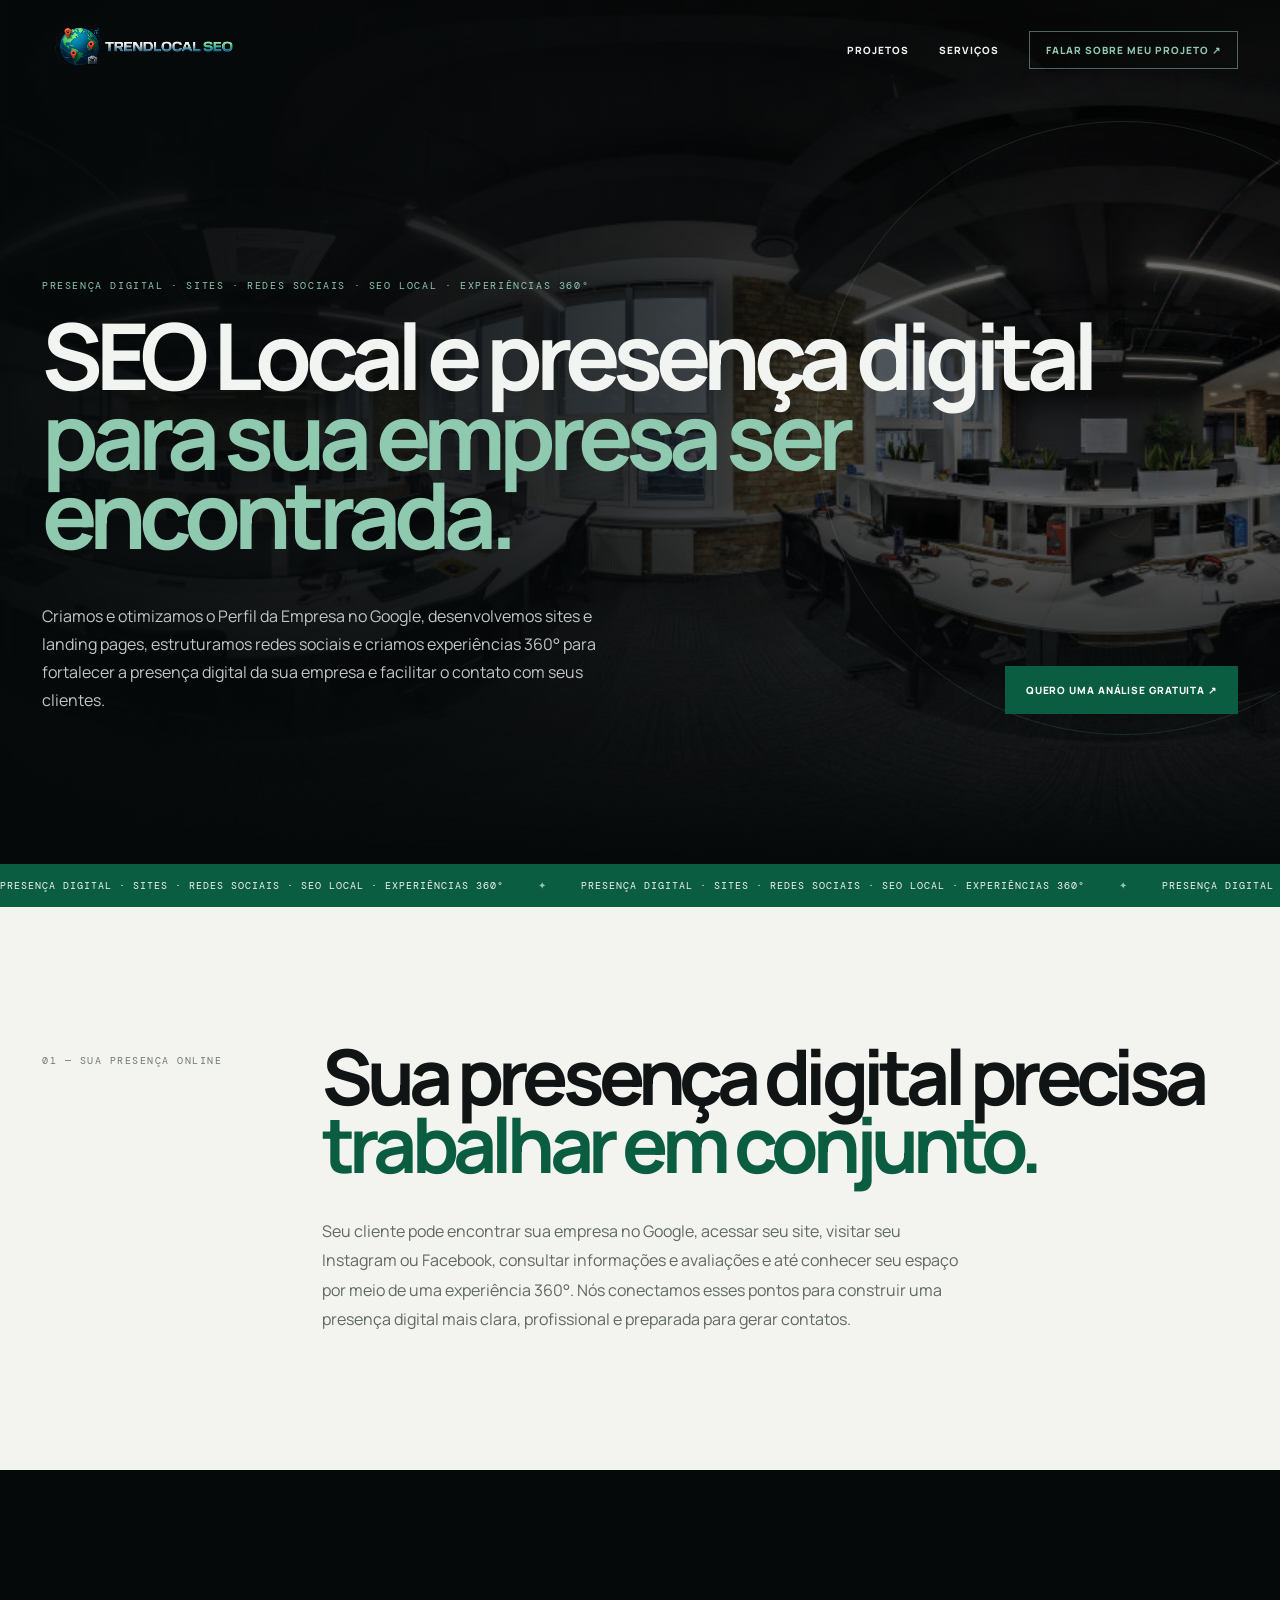
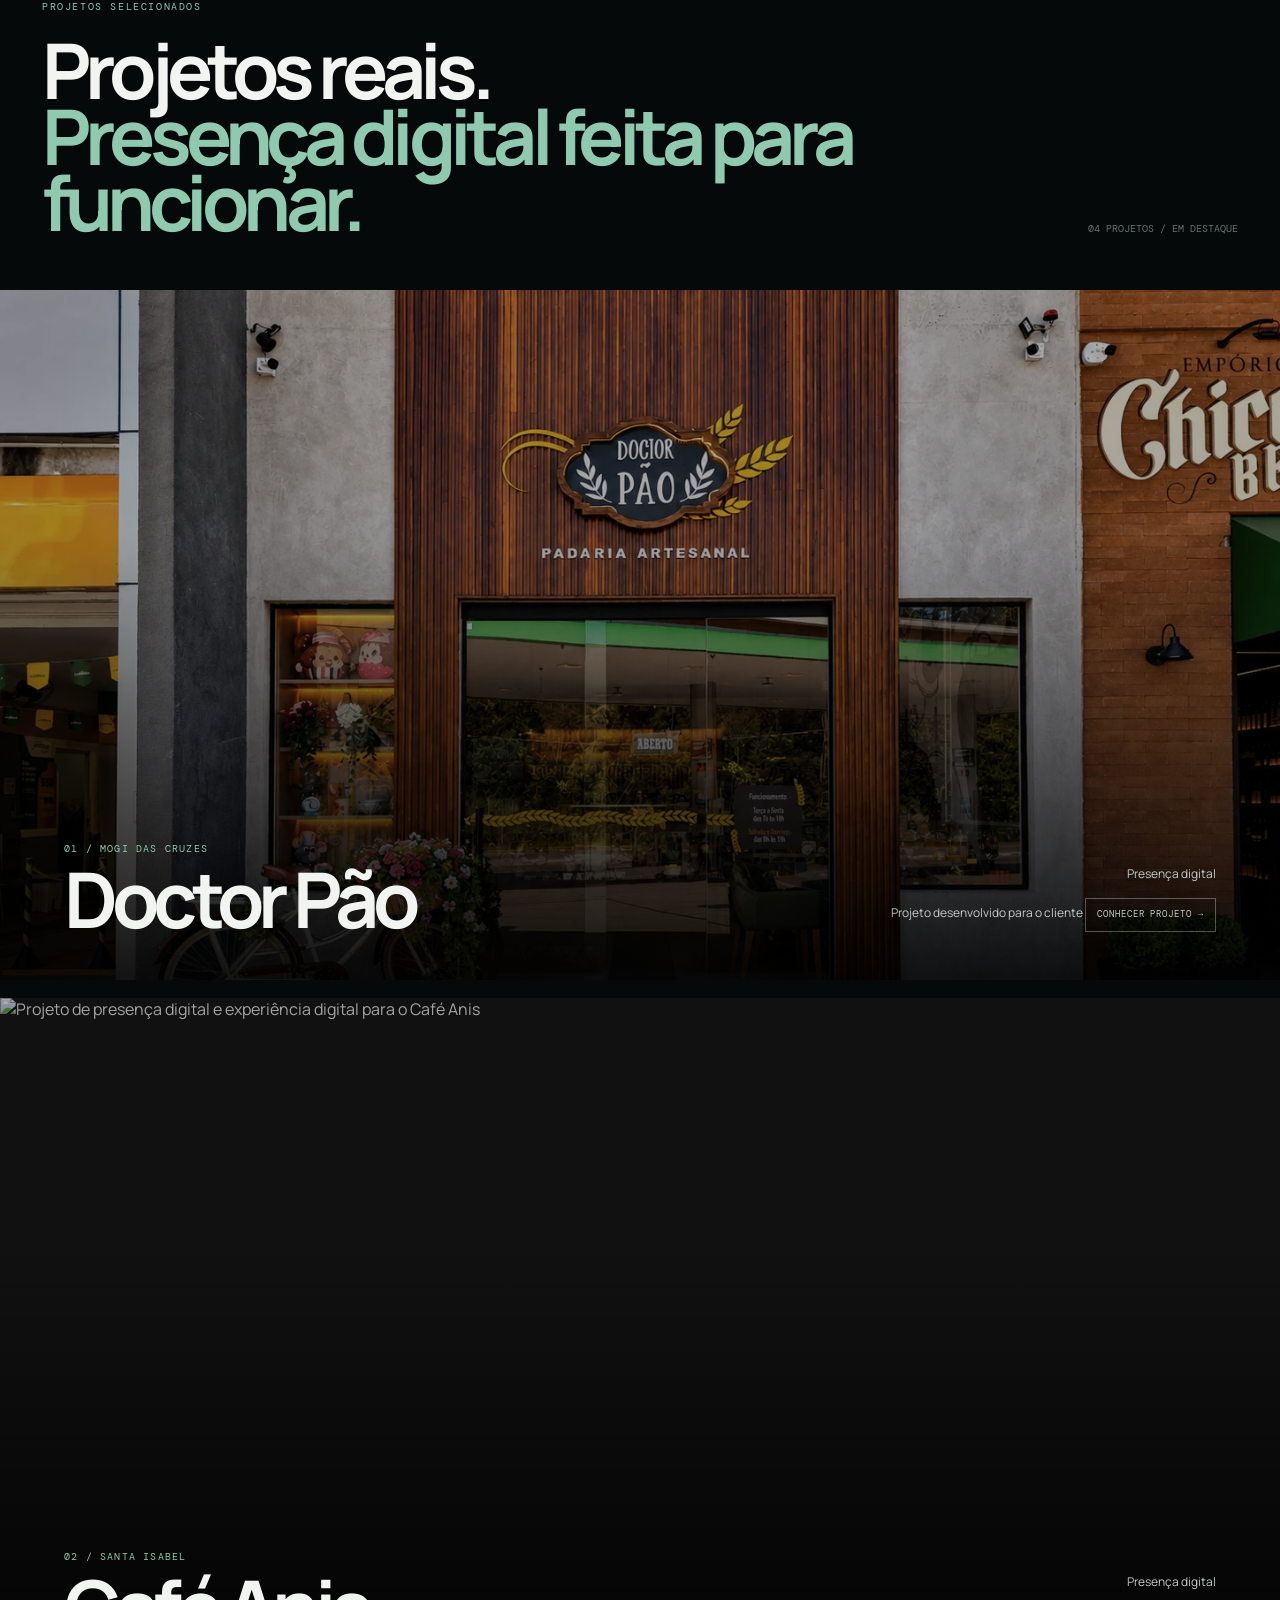
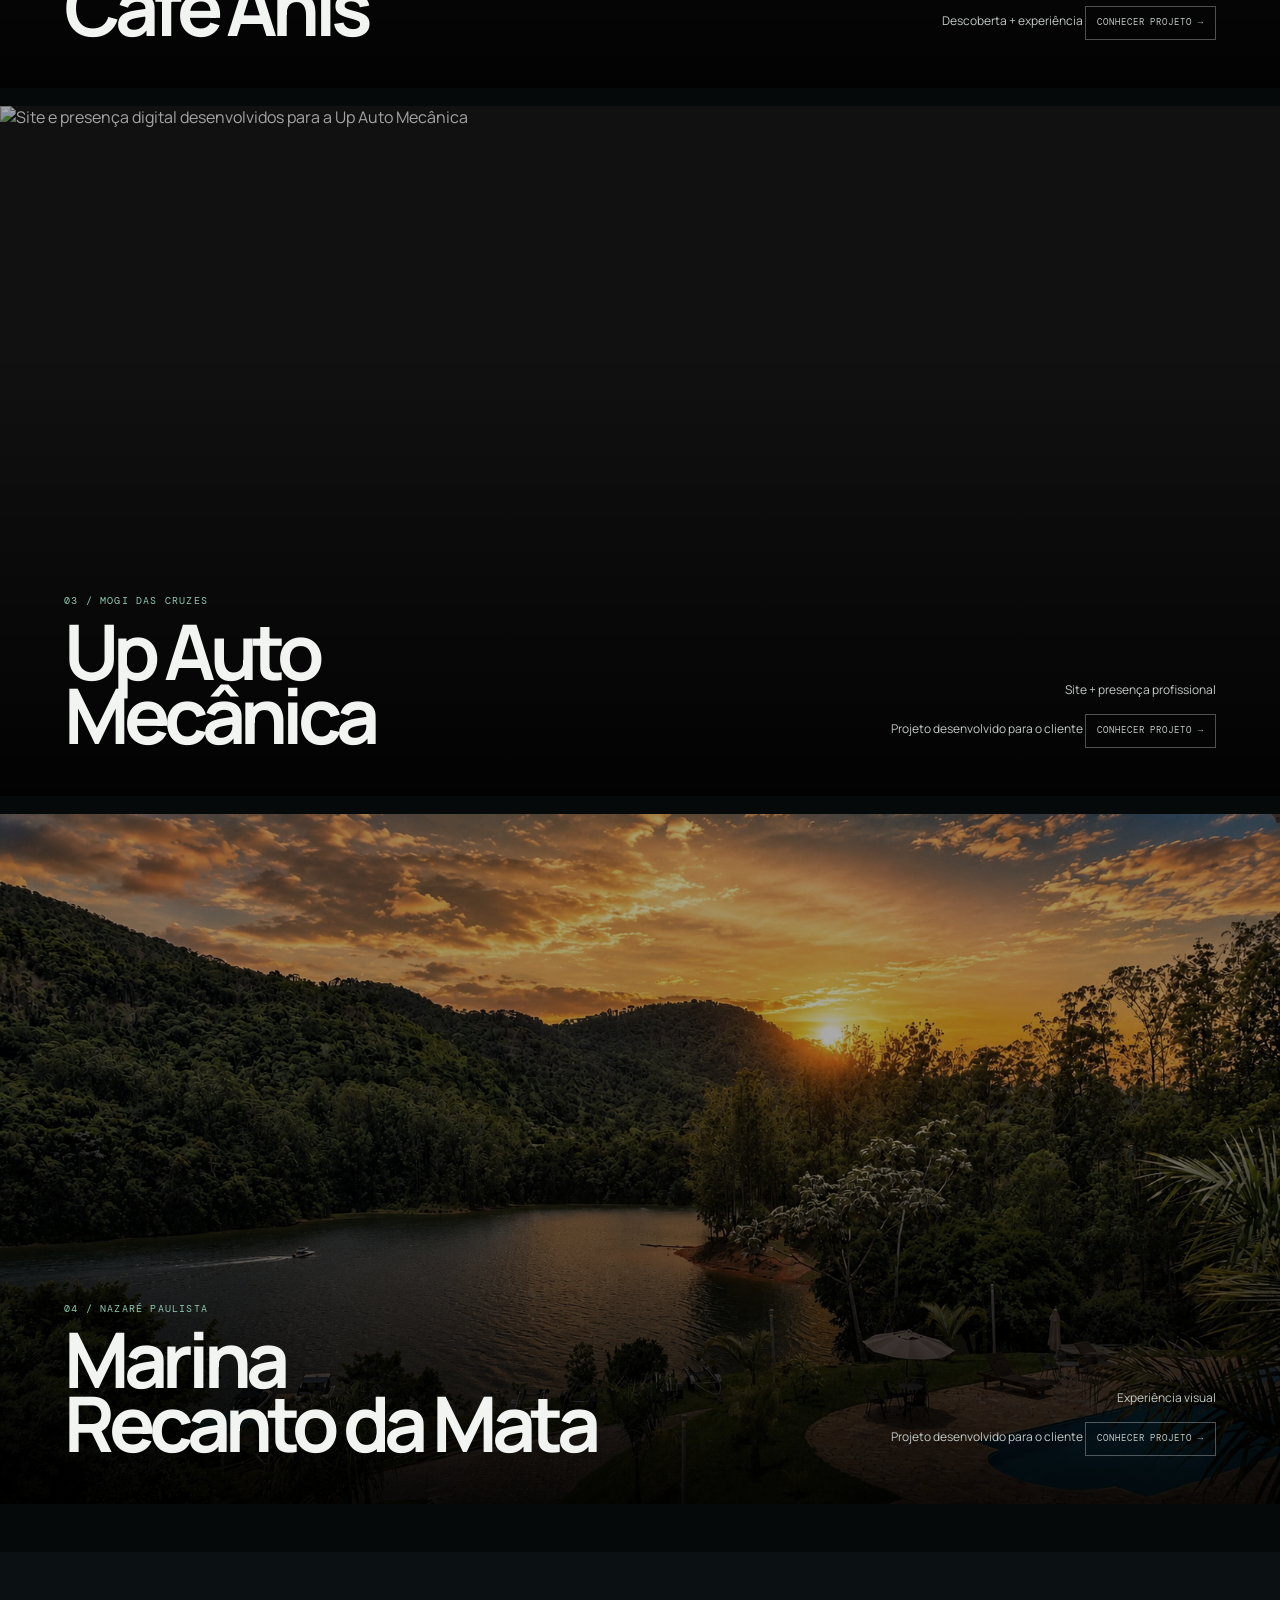
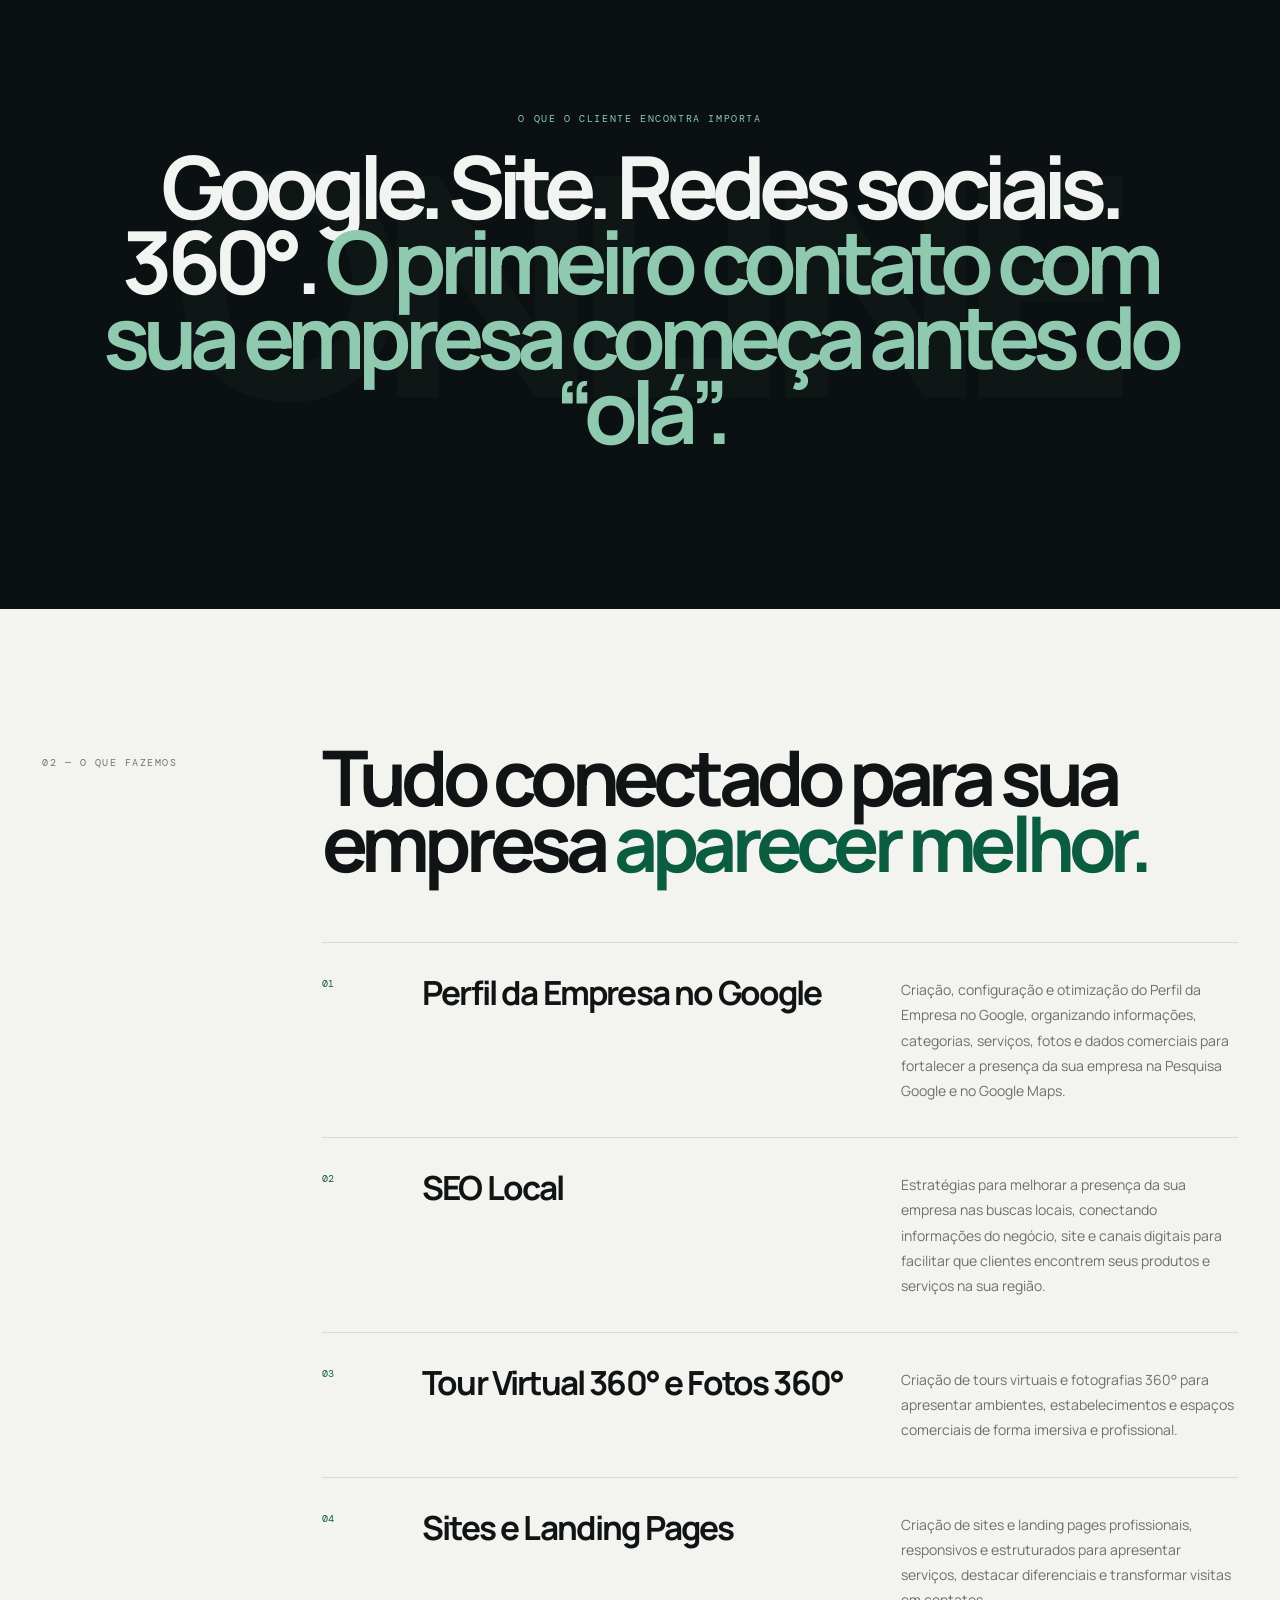
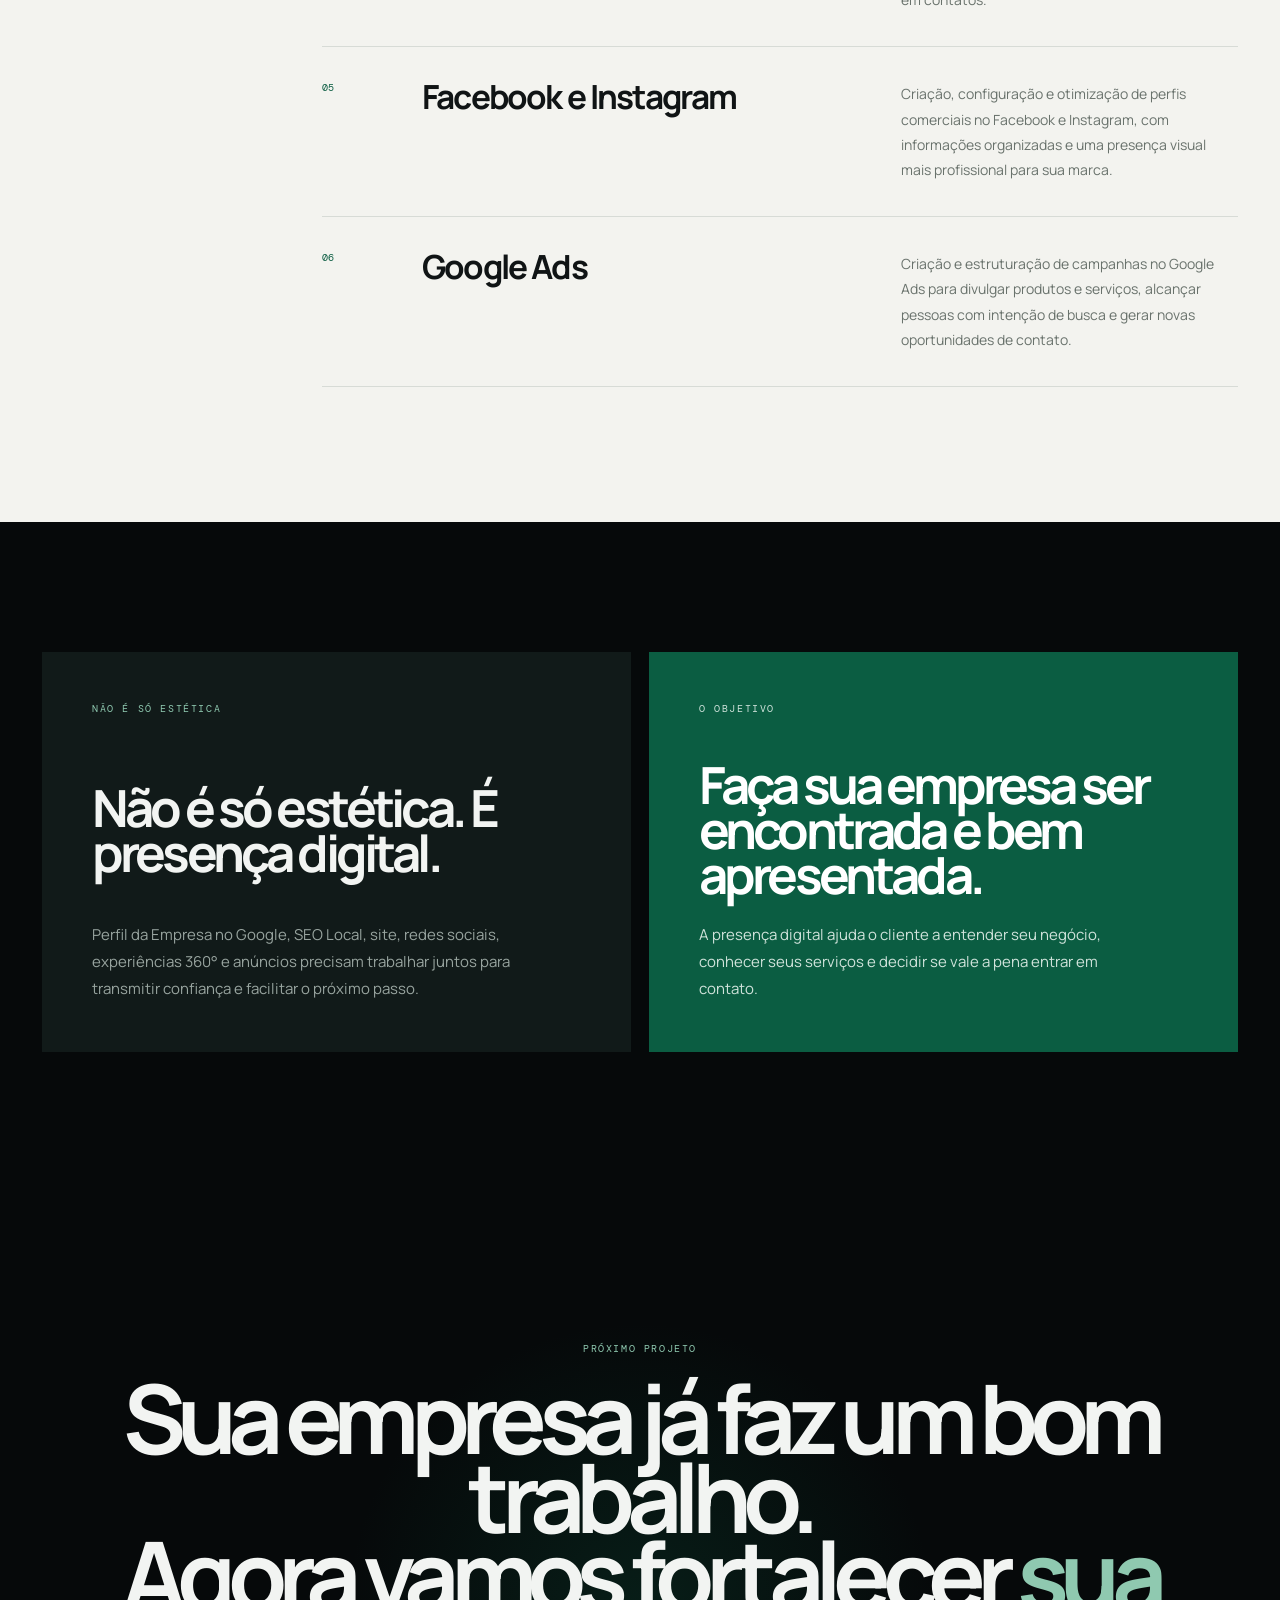
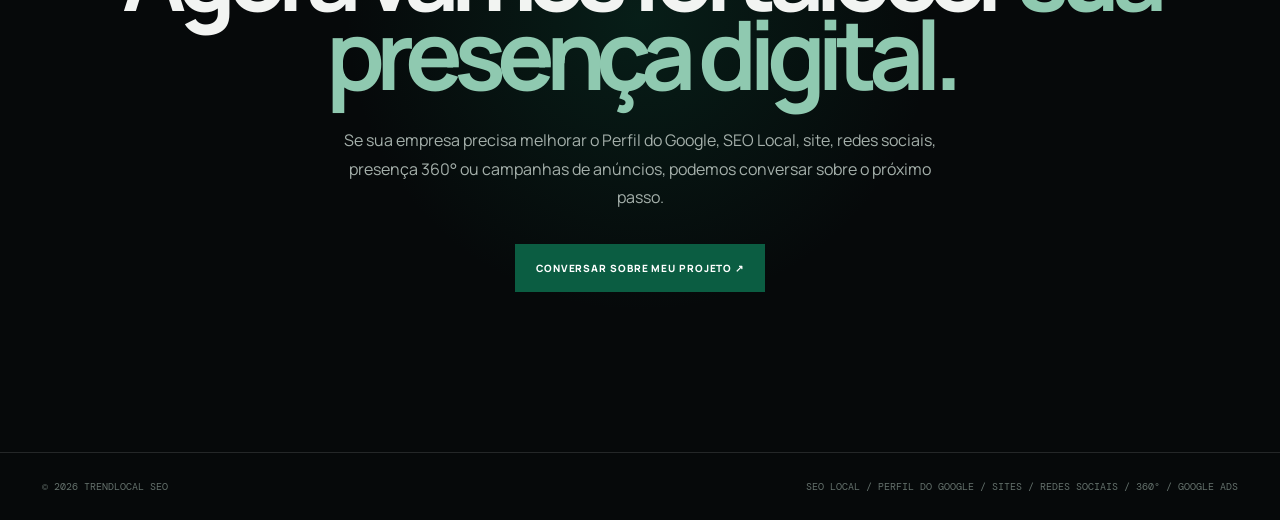
==== index.html @ 19a923cb "estruturando o SEO" ====
<!DOCTYPE html>
<html lang="pt-BR">

<head>
    <meta charset="UTF-8">
    <meta name="viewport" content="width=device-width, initial-scale=1.0, maximum-scale=1.0, user-scalable=no">
    <meta name="description"
        content="TrendLocal SEO: criação e otimização do Perfil da Empresa no Google, SEO Local, sites e landing pages, tours e fotos 360°, Facebook, Instagram e Google Ads.">

    <title>TrendLocal SEO | Perfil do Google, SEO Local, Sites e Google Ads</title>
    <link rel="canonical" href="https://trendlocalseo.com.br/">

    <meta name="robots" content="index, follow, max-image-preview:large">

    <!-- Open Graph -->
    <meta property="og:type" content="website">
    <meta property="og:locale" content="pt_BR">
    <meta property="og:site_name" content="TrendLocal SEO">
    <meta property="og:title" content="TrendLocal SEO | Perfil do Google, SEO Local, Sites e Google Ads">
    <meta property="og:description"
        content="Criação e otimização do Perfil da Empresa no Google, SEO Local, sites e landing pages, tours e fotos 360°, Facebook, Instagram e Google Ads.">
    <meta property="og:url" content="https://trendlocalseo.com.br/">
    <meta property="og:image" content="https://trendlocalseo.com.br/hero.jpg">
    <meta property="og:image:alt" content="TrendLocal SEO — presença digital, SEO Local, sites e experiências 360°">

    <!-- Twitter / X -->
    <meta name="twitter:card" content="summary_large_image">
    <meta name="twitter:title" content="TrendLocal SEO | Perfil do Google, SEO Local, Sites e Google Ads">
    <meta name="twitter:description"
        content="Criação e otimização do Perfil da Empresa no Google, SEO Local, sites e landing pages, tours e fotos 360°, Facebook, Instagram e Google Ads.">
    <meta name="twitter:image" content="https://trendlocalseo.com.br/hero.jpg">

    <!-- Dados estruturados -->
    <script type="application/ld+json">
    {
      "@context": "https://schema.org",
      "@graph": [
        {
          "@type": "ProfessionalService",
          "@id": "https://trendlocalseo.com.br/#business",
          "name": "TrendLocal SEO",
          "url": "https://trendlocalseo.com.br/",
          "logo": "https://trendlocalseo.com.br/logo.png",
          "image": "https://trendlocalseo.com.br/hero.jpg",
          "telephone": "+55 11 99981-4081",
          "description": "Criação e otimização do Perfil da Empresa no Google, SEO Local, sites e landing pages, tours e fotos 360°, Facebook, Instagram e Google Ads.",
          "areaServed": {
            "@type": "Country",
            "name": "Brasil"
          },
          "sameAs": [],
          "hasOfferCatalog": {
            "@type": "OfferCatalog",
            "name": "Serviços de presença digital",
            "itemListElement": [
              {
                "@type": "Offer",
                "itemOffered": {
                  "@type": "Service",
                  "name": "Criação e otimização do Perfil da Empresa no Google",
                  "description": "Criação, configuração e otimização do Perfil da Empresa no Google para presença nas buscas locais."
                }
              },
              {
                "@type": "Offer",
                "itemOffered": {
                  "@type": "Service",
                  "name": "SEO Local",
                  "description": "Otimização da presença digital da empresa para buscas locais."
                }
              },
              {
                "@type": "Offer",
                "itemOffered": {
                  "@type": "Service",
                  "name": "Tour Virtual 360° e Fotografia 360°",
                  "description": "Criação de experiências e fotografias 360° para apresentação de espaços comerciais."
                }
              },
              {
                "@type": "Offer",
                "itemOffered": {
                  "@type": "Service",
                  "name": "Sites e Landing Pages",
                  "description": "Criação de sites e landing pages profissionais, responsivos e orientados à geração de contatos."
                }
              },
              {
                "@type": "Offer",
                "itemOffered": {
                  "@type": "Service",
                  "name": "Facebook e Instagram",
                  "description": "Criação, configuração e otimização de perfis comerciais no Facebook e Instagram."
                }
              },
              {
                "@type": "Offer",
                "itemOffered": {
                  "@type": "Service",
                  "name": "Google Ads",
                  "description": "Criação e estruturação de campanhas de anúncios no Google Ads."
                }
              }
            ]
          }
        },
        {
          "@type": "WebSite",
          "@id": "https://trendlocalseo.com.br/#website",
          "url": "https://trendlocalseo.com.br/",
          "name": "TrendLocal SEO",
          "publisher": {
            "@id": "https://trendlocalseo.com.br/#business"
          },
          "inLanguage": "pt-BR"
        }
      ]
    }
    </script>


    <link rel="preconnect" href="https://fonts.googleapis.com">
    <link rel="preconnect" href="https://fonts.gstatic.com" crossorigin>
    <link href="https://fonts.googleapis.com/css2?family=DM+Mono:wght@400;500&family=Manrope:wght@400;500;600;700;800&display=swap"
        rel="stylesheet">

    <style>
        :root {
            --bg: #06090a;
            --bg-soft: #0b1112;
            --paper: #f3f3ef;
            --ink: #101415;

            --green: #0b5d42;
            --green-bright: #16845f;
            --green-light: #8fc9b0;

            --text: #f2f4f2;
            --muted: #93a09b;

            --line: rgba(255,255,255,.12);

            --content: 1240px;
            --side-space: 42px;
        }

        * {
            box-sizing: border-box;
            margin: 0;
            padding: 0;
        }

        html {
            scroll-behavior: smooth;
        }

        body {
            font-family: "Manrope", Arial, sans-serif;
            background: var(--bg);
            color: var(--text);
            overflow-x: hidden;
            width: 100%;
            position: relative;
        }

        a {
            text-decoration: none;
            color: inherit;
        }

        img {
            display: block;
            max-width: 100%;
        }

        .container {
            width: min(calc(100% - (var(--side-space) * 2)), var(--content));
            margin-inline: auto;
        }


        /* =========================================================
           NAV
        ========================================================= */

        nav {
            position: fixed;
            z-index: 100;
            inset: 0 0 auto;
            padding: 10px 0;
            transition: .45s ease;
            width: 100%;
        }

        nav.scrolled {
            background: rgba(6, 9, 10, .84);
            backdrop-filter: blur(18px);
            padding: 10px 0;
            border-bottom: 1px solid rgba(255,255,255,.06);
        }

        .nav {
            display: flex;
            align-items: center;
            justify-content: space-between;
        }

        .brand-logo {
            width: auto;
            height: 130px;
            object-fit: contain;
            margin-top: -25px;
            margin-bottom: -25px;
            position: relative;
            z-index: 101;
        }

        .links {
            display: flex;
            align-items: center;
            gap: 30px;
            font-size: 10px;
            font-weight: 800;
            letter-spacing: .1em;
            text-transform: uppercase;
        }

        .nav-cta {
            border: 1px solid rgba(143,201,176,.5);
            padding: 11px 16px;
            color: var(--green-light);
            transition: .3s ease;
        }

        .nav-cta:hover {
            background: var(--green);
            color: white;
            border-color: var(--green);
        }


        /* =========================================================
           HERO
        ========================================================= */

        .hero {
            min-height: 96svh;
            position: relative;
            display: flex;
            align-items: flex-end;
            padding: 150px 0 150px;
            overflow: hidden;
        }

        .hero-media {
            position: absolute;
            inset: 0;
            overflow: hidden;
        }

        .hero-media img {
            width: 100%;
            height: 100%;
            object-fit: cover;
            filter: brightness(.5) saturate(.78);
            animation: heroZoomOut 2.2s cubic-bezier(.16,1,.3,1) both;
        }

        .hero-media::before {
            content: "";
            position: absolute;
            z-index: 1;
            inset: 0;
            background:
                linear-gradient(
                    90deg,
                    rgba(6,9,10,.95) 0%,
                    rgba(6,9,10,.72) 38%,
                    rgba(6,9,10,.16) 78%
                ),
                linear-gradient(
                    0deg,
                    rgba(6,9,10,1) 0%,
                    transparent 40%
                );
        }

        .hero-orbit {
            position: absolute;
            z-index: 2;
            width: min(48vw, 650px);
            height: min(48vw, 650px);
            right: -150px;
            top: 14%;
            border: 1px solid rgba(143,201,176,.14);
            border-radius: 50%;
            animation: float 9s ease-in-out infinite;
        }

        .hero-orbit::before,
        .hero-orbit::after {
            content: "";
            position: absolute;
            border: 1px solid rgba(143,201,176,.08);
            border-radius: 50%;
            inset: 14%;
            transform: rotateX(68deg);
        }

        .hero-orbit::after {
            inset: 32%;
            transform: rotateY(70deg);
        }

        .hero-content {
            position: relative;
            z-index: 3;
        }

        .kicker {
            font-family: "DM Mono", monospace;
            font-size: 10px;
            letter-spacing: .16em;
            text-transform: uppercase;
            color: var(--green-light);
            margin-bottom: 24px;
        }

        .hero h1 {
            font-size: clamp(4rem, 7.2vw, 8.2rem);
            line-height: .86;
            letter-spacing: -.075em;
            max-width: 1150px;
        }

        .hero h1 .accent {
            color: var(--green-light);
        }

        .hero-bottom {
            margin-top: 48px;
            display: flex;
            align-items: flex-end;
            justify-content: space-between;
            gap: 50px;
        }

        .hero-bottom p {
            font-size: 16px;
            line-height: 1.75;
            color: #c0c8c4;
            max-width: 560px;
        }

        .btn {
            display: inline-flex;
            align-items: center;
            gap: 14px;
            background: var(--green);
            padding: 17px 21px;
            color: #fff;
            font-size: 10px;
            font-weight: 800;
            letter-spacing: .09em;
            text-transform: uppercase;
            transition: .35s cubic-bezier(.2,.8,.2,1);
            white-space: nowrap;
        }

        .btn:hover {
            transform: translateY(-5px);
            background: var(--green-bright);
            box-shadow: 0 18px 50px rgba(11,93,66,.3);
        }


        /* =========================================================
           ANIMAÇÕES
        ========================================================= */

        @keyframes heroZoomOut {
            from {
                transform: scale(1.12);
                opacity: 0;
            }
            to {
                transform: scale(1);
                opacity: 1;
            }
        }

        @keyframes float {
            50% {
                transform: translateY(-22px) rotate(5deg);
            }
        }


        /* =========================================================
           SERVICE STRIP
        ========================================================= */

        .service-strip {
            position: relative;
            z-index: 5;
            background: var(--green);
            overflow: hidden;
            width: 100%;
        }

        .service-track {
            white-space: nowrap;
            padding: 15px 0;
            display: flex;
            gap: 34px;
            animation: marquee 24s linear infinite;
            font-family: "DM Mono", monospace;
            font-size: 10px;
            letter-spacing: .1em;
            text-transform: uppercase;
        }

        .service-track span {
            display: inline-flex;
            gap: 34px;
            align-items: center;
        }

        .service-track span::after {
            content: "✦";
            color: var(--green-light);
        }

        @keyframes marquee {
            to {
                transform: translateX(-50%);
            }
        }


        /* =========================================================
           INTRO
        ========================================================= */

        .intro {
            background: var(--paper);
            color: var(--ink);
            padding: 135px 0;
        }

        .grid-label {
            display: grid;
            grid-template-columns: 210px minmax(0, 1fr);
            gap: 70px;
        }

        .side-label {
            font-family: "DM Mono", monospace;
            font-size: 10px;
            letter-spacing: .15em;
            text-transform: uppercase;
            color: #6f7772;
            padding-top: 12px;
        }

        .intro h2 {
            font-size: clamp(3.5rem, 6vw, 7.2rem);
            line-height: .89;
            letter-spacing: -.075em;
            max-width: 1000px;
        }

        .intro h2 em {
            font-style: normal;
            color: var(--green);
        }

        .intro p {
            font-size: 16px;
            line-height: 1.85;
            color: #606963;
            max-width: 650px;
            margin-top: 38px;
        }


        /* =========================================================
           PORTFÓLIO (DE PONTA A PONTA)
        ========================================================= */

        .work {
            padding: 130px 0 30px;
            width: 100%;
        }

        .section-head {
            display: flex;
            justify-content: space-between;
            align-items: flex-end;
            gap: 40px;
            margin-bottom: 55px;
        }

        .section-head h2 {
            font-size: clamp(3.5rem, 6vw, 7rem);
            line-height: .86;
            letter-spacing: -.075em;
        }

        .section-head h2 em {
            font-style: normal;
            color: var(--green-light);
        }

        .counter {
            font-family: "DM Mono", monospace;
            color: #66726d;
            font-size: 10px;
            white-space: nowrap;
        }

        .case {
            position: relative;
            width: 100%;
            height: min(56vw, 690px);
            margin: 0 auto 18px;
            overflow: hidden;
            background: #111;
        }

        .case img {
            width: 100%;
            height: 100%;
            object-fit: cover;
            filter: brightness(.67) saturate(.8);
            transition: transform 1.2s cubic-bezier(.16,1,.3,1), filter .8s;
        }

        .case:hover img {
            transform: scale(1.06);
            filter: brightness(.48) saturate(.95);
        }

        .case::after {
            content: "";
            position: absolute;
            inset: 0;
            background: linear-gradient(180deg, transparent 35%, rgba(0,0,0,.87));
        }

        .case-info {
            position: absolute;
            z-index: 3;
            left: 5%;
            right: 5%;
            bottom: 7%;
            display: flex;
            align-items: flex-end;
            justify-content: space-between;
            gap: 40px;
        }

        .case-num {
            font-family: "DM Mono", monospace;
            color: var(--green-light);
            font-size: 10px;
            letter-spacing: .12em;
            margin-bottom: 12px;
        }

        .case h3 {
            font-size: clamp(3rem, 6vw, 6.5rem);
            line-height: .84;
            letter-spacing: -.075em;
        }

        .case-meta {
            text-align: right;
            color: #c3cbc7;
            font-size: 12px;
            line-height: 1.75;
        }

        .case-tag {
            display: inline-block;
            margin-top: 14px;
            border: 1px solid rgba(255,255,255,.3);
            padding: 8px 11px;
            font-family: "DM Mono", monospace;
            font-size: 9px;
            letter-spacing: .1em;
            text-transform: uppercase;
            transition: .3s;
        }

        .case:hover .case-tag {
            background: var(--green);
            border-color: var(--green);
        }


        /* =========================================================
           BIG IDEA
        ========================================================= */

        .big-idea {
            padding: 160px 0;
            background: var(--bg-soft);
            text-align: center;
            position: relative;
            overflow: hidden;
        }

        .big-idea::before {
            content: "ONLINE";
            position: absolute;
            left: 50%;
            top: 50%;
            transform: translate(-50%, -50%);
            font-size: min(24vw, 350px);
            font-weight: 800;
            letter-spacing: -.1em;
            color: #0e1616;
            white-space: nowrap;
        }

        .big-idea .inner {
            position: relative;
            z-index: 1;
        }

        .big-idea h2 {
            font-size: clamp(3.5rem, 6.8vw, 8rem);
            line-height: .86;
            letter-spacing: -.08em;
            max-width: 1100px;
            margin: auto;
        }

        .big-idea h2 em {
            font-style: normal;
            color: var(--green-light);
        }


        /* =========================================================
           SERVICES
        ========================================================= */

        .services {
            background: var(--paper);
            color: var(--ink);
            padding: 135px 0;
        }

        .services h2 {
            font-size: clamp(3.5rem, 6vw, 7rem);
            line-height: .87;
            letter-spacing: -.075em;
        }

        .services-grid {
            margin-top: 65px;
            border-top: 1px solid #d7dbd6;
        }

        .service {
            display: grid;
            grid-template-columns: 70px minmax(280px, 1fr) minmax(260px, .75fr);
            gap: 30px;
            padding: 34px 0;
            border-bottom: 1px solid #d7dbd6;
            transition: .35s;
        }

        .service:hover {
            padding-left: 15px;
            background: linear-gradient(90deg, rgba(11,93,66,.05), transparent);
        }

        .service-n {
            font-family: "DM Mono", monospace;
            font-size: 10px;
            color: var(--green);
        }

        .service h3 {
            font-size: clamp(1.8rem, 2.6vw, 3rem);
            line-height: .95;
            letter-spacing: -.055em;
        }

        .service p {
            font-size: 14px;
            line-height: 1.8;
            color: #69726c;
            max-width: 450px;
        }


        /* =========================================================
           PROOF
        ========================================================= */

        .proof {
            padding: 130px 0;
        }

        .proof-grid {
            display: grid;
            grid-template-columns: 1fr 1fr;
            gap: 18px;
        }

        .proof-card {
            min-height: 400px;
            background: #111a19;
            padding: 50px;
            display: flex;
            flex-direction: column;
            justify-content: space-between;
        }

        .proof-card.alt {
            background: var(--green);
            color: white;
        }

        .proof-card h3 {
            font-size: clamp(2.5rem, 4vw, 4.6rem);
            line-height: .88;
            letter-spacing: -.075em;
        }

        .proof-card p {
            max-width: 450px;
            color: #98a49f;
            line-height: 1.8;
            font-size: 15px;
        }

        .proof-card.alt p {
            color: #d0e3db;
        }


        /* =========================================================
           CTA
        ========================================================= */

        .cta {
            padding: 160px 0;
            text-align: center;
            background: radial-gradient(circle at center, rgba(11,93,66,.25), transparent 38%);
        }

        .cta h2 {
            font-size: clamp(4rem, 7.5vw, 8.5rem);
            line-height: .82;
            letter-spacing: -.09em;
            max-width: 1150px;
            margin: auto;
        }

        .cta p {
            max-width: 600px;
            margin: 32px auto;
            color: #a5b0ab;
            line-height: 1.8;
        }


        /* =========================================================
           FOOTER
        ========================================================= */

        footer {
            border-top: 1px solid var(--line);
            padding: 27px 0;
            font-family: "DM Mono", monospace;
            font-size: 10px;
            color: #64716c;
        }

        .foot {
            display: flex;
            justify-content: space-between;
            gap: 30px;
        }


        /* =========================================================
           REVEAL
        ========================================================= */

        .reveal {
            opacity: 0;
            transform: translateY(42px);
            filter: blur(8px);
            transition: opacity .9s ease, transform .9s cubic-bezier(.16,1,.3,1), filter .9s ease;
        }

        .reveal.show {
            opacity: 1;
            transform: none;
            filter: none;
        }

        .zoom-reveal {
            opacity: 0;
            transform: scale(.94);
            transition: 1.1s cubic-bezier(.16,1,.3,1);
        }

        .zoom-reveal.show {
            opacity: 1;
            transform: scale(1);
        }

        .fade {
            opacity: 0;
            transition: 1.2s ease;
        }

        .fade.show {
            opacity: 1;
        }


        /* =========================================================
           TELAS GRANDES
        ========================================================= */

        @media (min-width: 1600px) {
            :root {
                --content: 1280px;
            }

            .hero h1 {
                font-size: 7.7rem;
            }

            .hero-orbit {
                right: -100px;
            }

            .case {
                height: 700px;
            }
        }


        /* =========================================================
           TABLET
        ========================================================= */

        @media (max-width: 1000px) {
            :root {
                --content: 900px;
            }

            .container {
                width: min(calc(100% - 50px), var(--content));
            }

            .hero h1 {
                font-size: clamp(3.8rem, 8vw, 6rem);
            }

            .grid-label {
                grid-template-columns: 150px 1fr;
                gap: 40px;
            }

            .service {
                grid-template-columns: 55px 1fr;
                gap: 20px;
            }

            .service p {
                grid-column: 2;
            }
        }


        /* =========================================================
           MOBILE (CORRIGIDO PARA O POCO F7)
        ========================================================= */

        @media (max-width: 760px) {
            :root {
                --side-space: 20px;
            }
            /* Adicione estas linhas logo abaixo para descer a faixa verde */
            .service-strip {
                margin-top: 70px; 
            }

            nav {
                padding: 6px 0;
                position: fixed;
                width: 100%;
                left: 0;
                right: 0;
            }

            .nav {
                position: relative !important;
                display: flex !important;
                align-items: center !important;
                justify-content: center !important;
                width: 100% !important;
                height: 70px !important;
                padding: 0 !important;
                margin: 0 !important;
            }

            .nav > a[aria-label="TrendLocal"] {
                position: absolute !important;
                left: 50% !important;
                top: 50% !important;
                width: max-content !important;
                height: max-content !important;
                transform: translate(-50%, -50%) !important;
                z-index: 101 !important;
            }

            .nav > a[aria-label="TrendLocal"] .brand-logo {
                display: block !important;
                width: auto !important;
                height: 120px !important;
            }

            .links {
                display: none !important;
            }

            .hero {
                min-height: 85svh;
                padding: 120px 0 40px;
            }

            .hero h1 {
                font-size: clamp(2.3rem, 9vw, 3.4rem);
                line-height: .92;
                letter-spacing: -.065em;
            }

            /* Correção das Grids que quebravam o layout para a direita no mobile */
            .grid-label {
                grid-template-columns: 1fr !important;
                gap: 20px !important;
            }

            .side-label {
                padding-top: 0;
            }

            .case {
                width: 100% !important;
                height: 110vw !important;
                margin-left: 0 !important;
                margin-right: 0 !important;
            }

            .case-info {
                display: block;
                left: 7%;
                right: 7%;
                bottom: 7%;
            }

            .case h3 {
                font-size: clamp(2.5rem, 11vw, 4rem);
            }

            .case-meta {
                text-align: left;
                margin-top: 15px;
            }

            .kicker {
                font-size: 8px;
                margin-bottom: 14px;
            }

            .hero-bottom {
                display: block;
                margin-top: 18px;
            }

            .hero-bottom p {
                font-size: 13.5px;
                line-height: 1.6;
                margin-bottom: 18px;
            }

            .btn {
                font-size: 9px;
                padding: 14px 16px;
                width: 100%;
                justify-content: center;
            }

            .hero-orbit {
                display: none;
            }

            .services-grid {
                margin-top: 30px;
            }

            .service {
                grid-template-columns: 40px 1fr !important;
                gap: 15px;
                padding: 24px 0;
            }

            .proof-grid {
                grid-template-columns: 1fr !important;
            }

            .proof-card {
                min-height: auto;
                padding: 30px;
            }

            .big-idea h2 {
                font-size: clamp(2.8rem, 8vw, 4.5rem);
            }

            .cta h2 {
                font-size: clamp(3rem, 9vw, 5rem);
            }

            .foot {
                flex-direction: column;
                gap: 10px;
                text-align: center;
            }
        }

        @media (max-width: 380px) {
            .hero h1 {
                font-size: 2.2rem;
            }
        }
    </style>
</head>

<body>

    <nav id="nav">
        <div class="container nav">
            <a href="#" aria-label="TrendLocal">
                <img class="brand-logo" src="logo.png" alt="TrendLocal">
            </a>
            <div class="links">
                <a href="#projetos">Projetos</a>
                <a href="#servicos">Serviços</a>
                <a class="nav-cta" href="#contato">Falar sobre meu projeto ↗</a>
            </div>
        </div>
    </nav>

    <main>
        <section class="hero">
            <div class="hero-media">
                <img src="hero.jpg"
                    alt="Presença digital e ambiente empresarial apresentado pela TrendLocal SEO">
            </div>

            <div class="hero-orbit"></div>

            <div class="container hero-content">
                <div class="kicker reveal">
                    Presença digital · Sites · Redes sociais · SEO local · Experiências 360°
                </div>

                <h1 class="reveal">
                    SEO Local e presença digital
                    <span class="accent">
                        para sua empresa ser encontrada.
                    </span>
                </h1>

                <div class="hero-bottom reveal">
                    <p>
                        Criamos e otimizamos o Perfil da Empresa no Google, desenvolvemos sites e landing pages,
                        estruturamos redes sociais e criamos experiências 360° para fortalecer a presença
                        digital da sua empresa e facilitar o contato com seus clientes.
                    </p>

                    <a href="https://wa.me/5511999814081?text=Quero%20uma%20an%C3%A1lise%20gratuita%20da%20minha%20empresa"
                        class="btn" target="_blank" rel="noopener">
                        Quero uma análise gratuita ↗
                    </a>
                </div>
            </div>
        </section>

        <section class="service-strip" aria-label="Principais serviços da TrendLocal SEO">
            <div class="service-track">
                <span>PRESENÇA DIGITAL · SITES · REDES SOCIAIS · SEO LOCAL · EXPERIÊNCIAS 360°</span>
                <span>PRESENÇA DIGITAL · SITES · REDES SOCIAIS · SEO LOCAL · EXPERIÊNCIAS 360°</span>
                <span>PRESENÇA DIGITAL · SITES · REDES SOCIAIS · SEO LOCAL · EXPERIÊNCIAS 360°</span>
            </div>
        </section>

        <section class="intro">
            <div class="container grid-label">
                <div class="side-label">
                    01 — Sua presença online
                </div>
                <div class="reveal">
                    <h2>
                        Sua presença digital precisa
                        <em>trabalhar em conjunto.</em>
                    </h2>
                    <p>
                        Seu cliente pode encontrar sua empresa no Google, acessar seu site,
                        visitar seu Instagram ou Facebook, consultar informações e avaliações
                        e até conhecer seu espaço por meio de uma experiência 360°. Nós conectamos
                        esses pontos para construir uma presença digital mais clara, profissional
                        e preparada para gerar contatos.
                    </p>
                </div>
            </div>
        </section>

        <section class="work" id="projetos">
            <div class="container">
                <div class="section-head reveal">
                    <div>
                        <div class="kicker">
                            Projetos selecionados
                        </div>
                        <h2>
                            Projetos reais.
                            <br>
                            <em>Presença digital feita para funcionar.</em>
                        </h2>
                    </div>
                    <div class="counter">
                        04 PROJETOS / EM DESTAQUE
                    </div>
                </div>
            </div>

            <article class="case zoom-reveal">
                <img loading="lazy" src="doctor-pao.webp"
                    alt="Projeto de presença digital desenvolvido para a Doctor Pão" style="object-position: center 25%;">
                <div class="case-info">
                    <div>
                        <div class="case-num">01 / MOGI DAS CRUZES</div>
                        <h3>Doctor Pão</h3>
                    </div>
                    <div class="case-meta">
                        Presença digital<br>
                        Projeto desenvolvido para o cliente
                        <a href="https://nexths.github.io/doctor-pao/" class="case-tag" target="_blank" rel="noopener">Conhecer projeto →</a>
                    </div>
                </div>
            </article>

            <article class="case zoom-reveal">
                <img loading="lazy" src="https://images.unsplash.com/photo-1495474472287-4d71bcdd2085?auto=format&fit=crop&w=2200&q=90"
                    alt="Projeto de presença digital e experiência digital para o Café Anis">
                <div class="case-info">
                    <div>
                        <div class="case-num">02 / SANTA ISABEL</div>
                        <h3>Café Anis</h3>
                    </div>
                    <div class="case-meta">
                        Presença digital<br>
                        Descoberta + experiência
                        <a href="https://nexths.github.io/cafe-anis/" class="case-tag" target="_blank" rel="noopener">Conhecer projeto →</a>
                    </div>
                </div>
            </article>

            <article class="case zoom-reveal">
                <img loading="lazy" src="https://images.unsplash.com/photo-1530046339160-ce3e530c7d2f?auto=format&fit=crop&w=2200&q=90"
                    alt="Site e presença digital desenvolvidos para a Up Auto Mecânica">
                <div class="case-info">
                    <div>
                        <div class="case-num">03 / MOGI DAS CRUZES</div>
                        <h3>Up Auto<br>Mecânica</h3>
                    </div>
                    <div class="case-meta">
                        Site + presença profissional<br>
                        Projeto desenvolvido para o cliente
                        <a href="https://upautomecanica.github.io/" class="case-tag" target="_blank" rel="noopener">Conhecer projeto →</a>
                    </div>
                </div>
            </article>

            <article class="case zoom-reveal">
                <img loading="lazy" src="marina-recanto.png"
                    alt="Projeto de experiência visual para a Marina Recanto da Mata em Nazaré Paulista">
                <div class="case-info">
                    <div>
                        <div class="case-num">04 / NAZARÉ PAULISTA</div>
                        <h3>Marina<br>Recanto da Mata</h3>
                    </div>
                    <div class="case-meta">
                        Experiência visual<br>
                        Projeto desenvolvido para o cliente
                        <a href="https://nexths.github.io/marina-recanto-da-mata-portfolio/" class="case-tag" target="_blank" rel="noopener">Conhecer projeto →</a>
                    </div>
                </div>
            </article>
        </section>

        <section class="big-idea">
            <div class="container inner reveal">
                <div class="kicker">
                    O que o cliente encontra importa
                </div>
                <h2>
                    Google. Site. Redes sociais. 360°.
                    <em>O primeiro contato com sua empresa começa antes do “olá”.</em>
                </h2>
            </div>
        </section>

        <section class="services" id="servicos">
            <div class="container grid-label">
                <div class="side-label">
                    02 — O que fazemos
                </div>
                <div>
                    <h2 class="reveal">
                        Tudo conectado para sua empresa
                        <span style="color:var(--green)">aparecer melhor.</span>
                    </h2>
                    <div class="services-grid">
                        <div class="service reveal">
                            <span class="service-n">01</span>
                            <h3>Perfil da Empresa no Google</h3>
                            <p>
                                Criação, configuração e otimização do Perfil da Empresa no Google,
                                organizando informações, categorias, serviços, fotos e dados comerciais
                                para fortalecer a presença da sua empresa na Pesquisa Google e no Google Maps.
                            </p>
                        </div>

                        <div class="service reveal">
                            <span class="service-n">02</span>
                            <h3>SEO Local</h3>
                            <p>
                                Estratégias para melhorar a presença da sua empresa nas buscas locais,
                                conectando informações do negócio, site e canais digitais para facilitar
                                que clientes encontrem seus produtos e serviços na sua região.
                            </p>
                        </div>

                        <div class="service reveal">
                            <span class="service-n">03</span>
                            <h3>Tour Virtual 360° e Fotos 360°</h3>
                            <p>
                                Criação de tours virtuais e fotografias 360° para apresentar ambientes,
                                estabelecimentos e espaços comerciais de forma imersiva e profissional.
                            </p>
                        </div>

                        <div class="service reveal">
                            <span class="service-n">04</span>
                            <h3>Sites e Landing Pages</h3>
                            <p>
                                Criação de sites e landing pages profissionais, responsivos e estruturados
                                para apresentar serviços, destacar diferenciais e transformar visitas em contatos.
                            </p>
                        </div>

                        <div class="service reveal">
                            <span class="service-n">05</span>
                            <h3>Facebook e Instagram</h3>
                            <p>
                                Criação, configuração e otimização de perfis comerciais no Facebook e Instagram,
                                com informações organizadas e uma presença visual mais profissional para sua marca.
                            </p>
                        </div>

                        <div class="service reveal">
                            <span class="service-n">06</span>
                            <h3>Google Ads</h3>
                            <p>
                                Criação e estruturação de campanhas no Google Ads para divulgar produtos e serviços,
                                alcançar pessoas com intenção de busca e gerar novas oportunidades de contato.
                            </p>
                        </div>
                    </div>
                </div>
            </div>
        </section>

        <section class="proof">
            <div class="container proof-grid">
                <article class="proof-card reveal">
                    <div class="kicker">Não é só estética</div>
                    <h3>Não é só estética. É presença digital.</h3>
                    <p>
                        Perfil da Empresa no Google, SEO Local, site, redes sociais,
                        experiências 360° e anúncios precisam trabalhar juntos para
                        transmitir confiança e facilitar o próximo passo.
                    </p>
                </article>

                <article class="proof-card alt reveal">
                    <div class="kicker" style="color:#d0e3db">O objetivo</div>
                    <h3>Faça sua empresa ser encontrada e bem apresentada.</h3>
                    <p>
                        A presença digital ajuda o cliente a entender seu negócio,
                        conhecer seus serviços e decidir se vale a pena entrar em contato.
                    </p>
                </article>
            </div>
        </section>

        <section class="cta" id="contato">
            <div class="container reveal">
                <div class="kicker">
                    Próximo projeto
                </div>
                <h2>
                    Sua empresa já faz um bom trabalho.
                    <br>
                    Agora vamos fortalecer
                    <span style="color:var(--green-light)">sua presença digital.</span>
                </h2>
                <p>
                    Se sua empresa precisa melhorar o Perfil do Google, SEO Local, site,
                    redes sociais, presença 360° ou campanhas de anúncios, podemos conversar
                    sobre o próximo passo.
                </p>
                <a class="btn" href="https://wa.me/5511999814081" target="_blank" rel="noopener">
                    Conversar sobre meu projeto ↗
                </a>
            </div>
        </section>
    </main>

    <footer>
        <div class="container foot">
            <span>© 2026 TRENDLOCAL SEO</span>
            <span>SEO LOCAL / PERFIL DO GOOGLE / SITES / REDES SOCIAIS / 360° / GOOGLE ADS</span>
        </div>
    </footer>

    <script>
        const nav = document.getElementById("nav");
        window.addEventListener("scroll", () => {
            nav.classList.toggle("scrolled", window.scrollY > 35);
        }, { passive: true });

        const observer = new IntersectionObserver(
            entries => {
                entries.forEach(entry => {
                    if (entry.isIntersecting) {
                        entry.target.classList.add("show");
                        observer.unobserve(entry.target);
                    }
                });
            },
            {
                threshold: .12,
                rootMargin: "0px 0px -40px 0px"
            }
        );

        document.querySelectorAll(".reveal, .zoom-reveal, .fade").forEach(element => {
            observer.observe(element);
        });

        const heroImage = document.querySelector(".hero-media img");
        window.addEventListener("scroll", () => {
            if (!heroImage) return;
            const y = Math.min(window.scrollY, 700);
            heroImage.style.objectPosition = `center calc(50% + ${y * .025}px)`;
        }, { passive: true });
    </script>
</body>

</html>
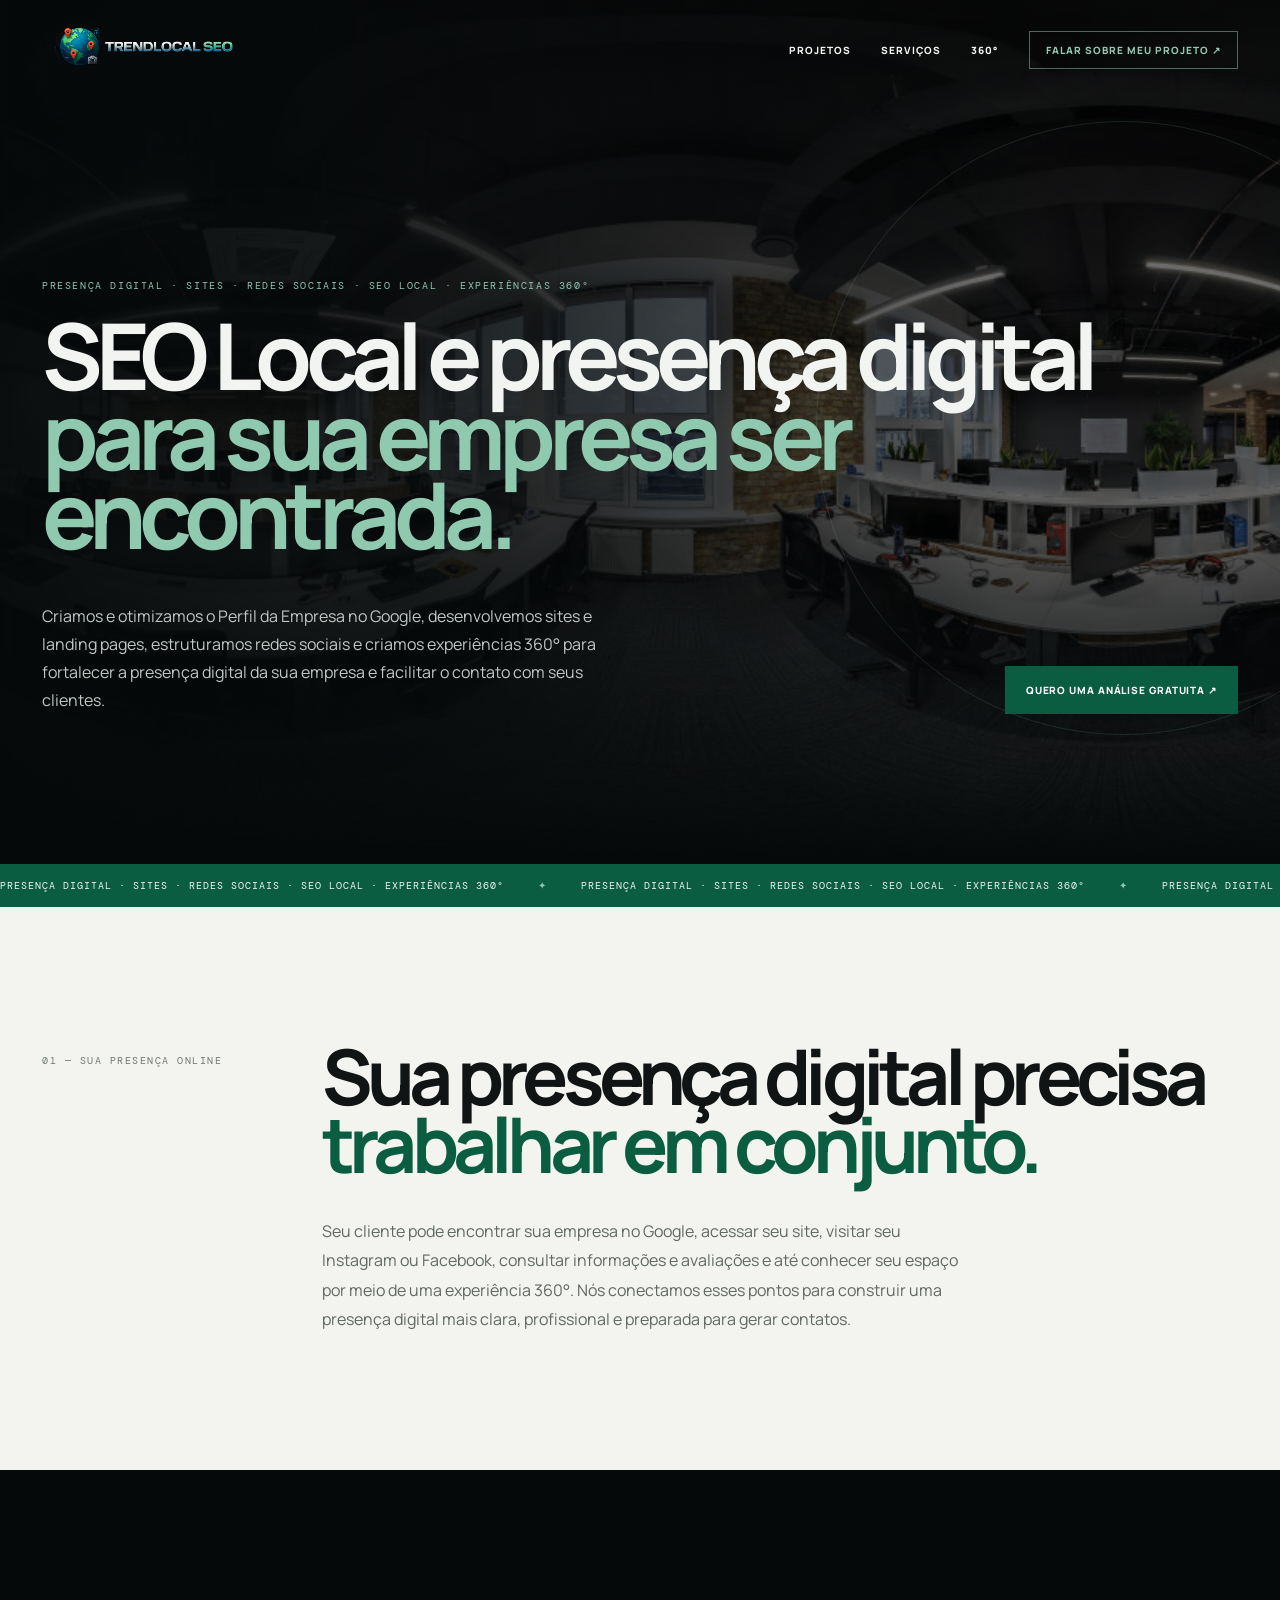
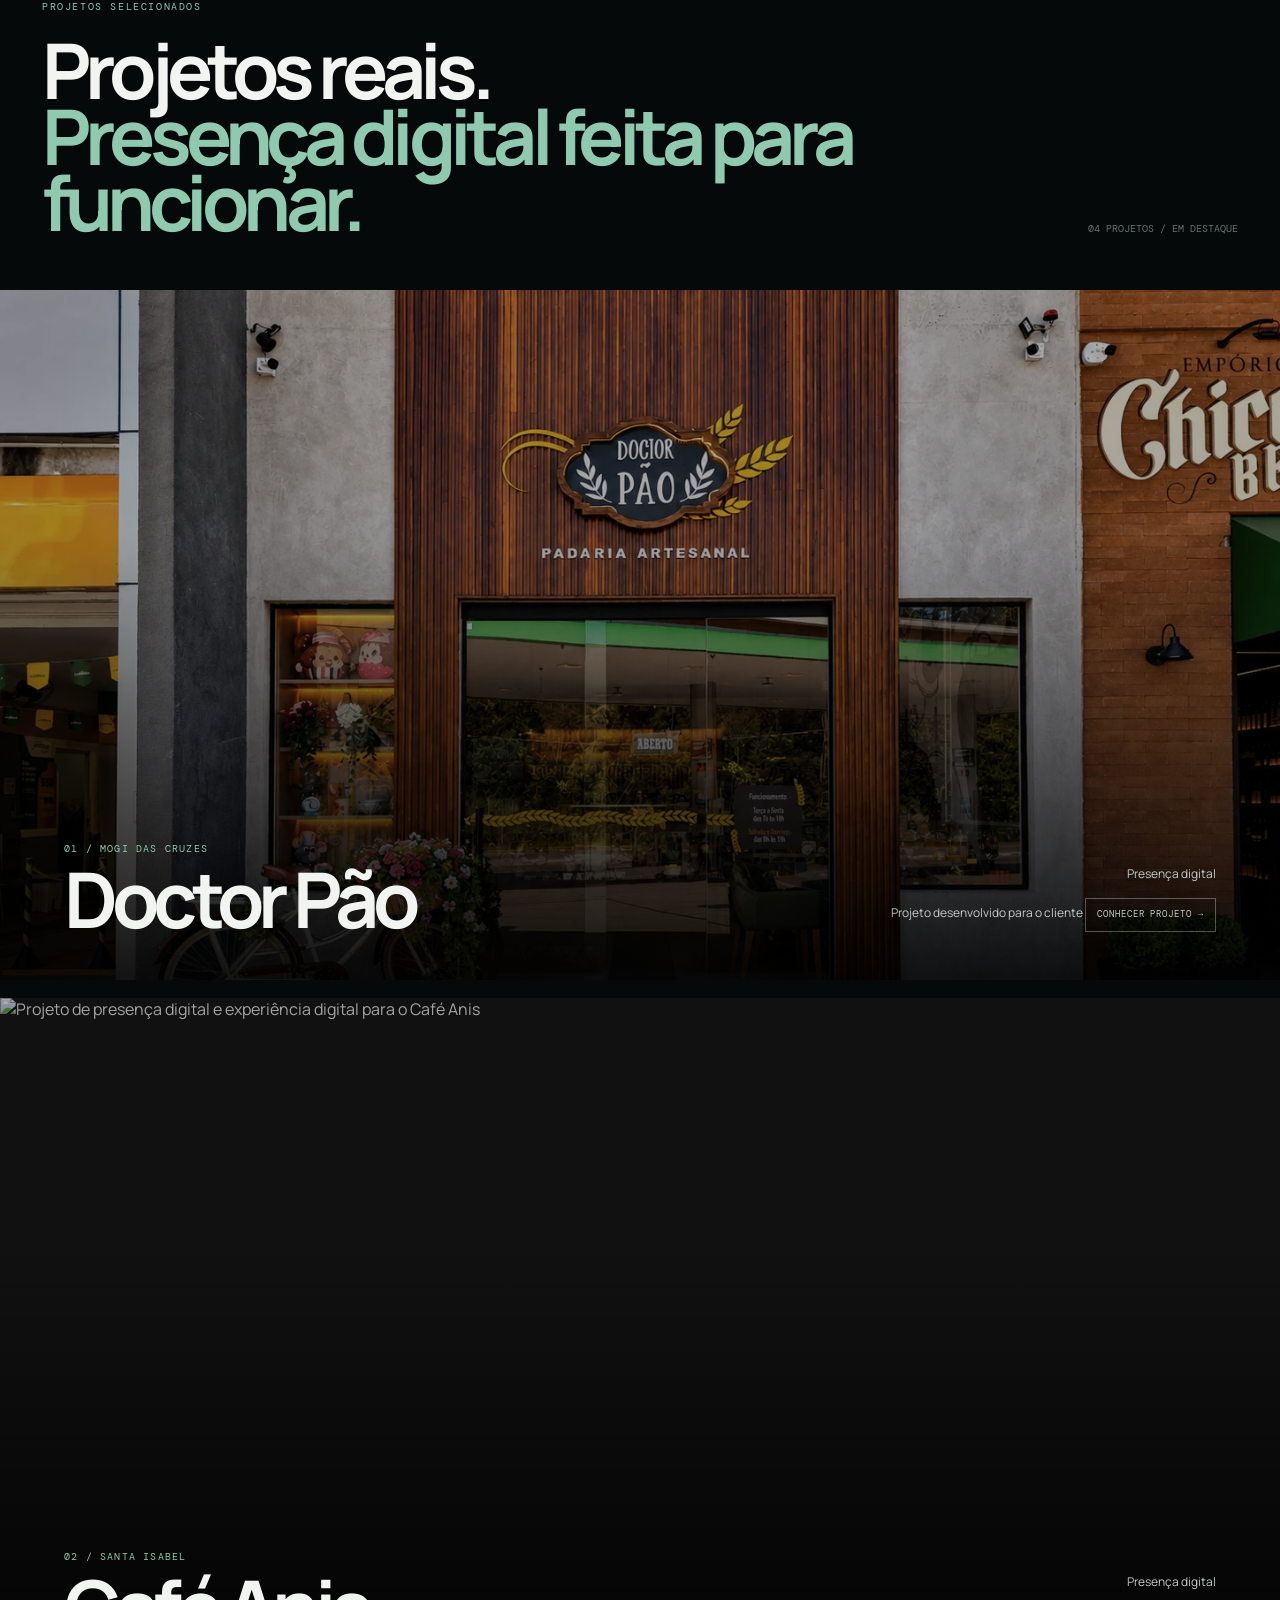
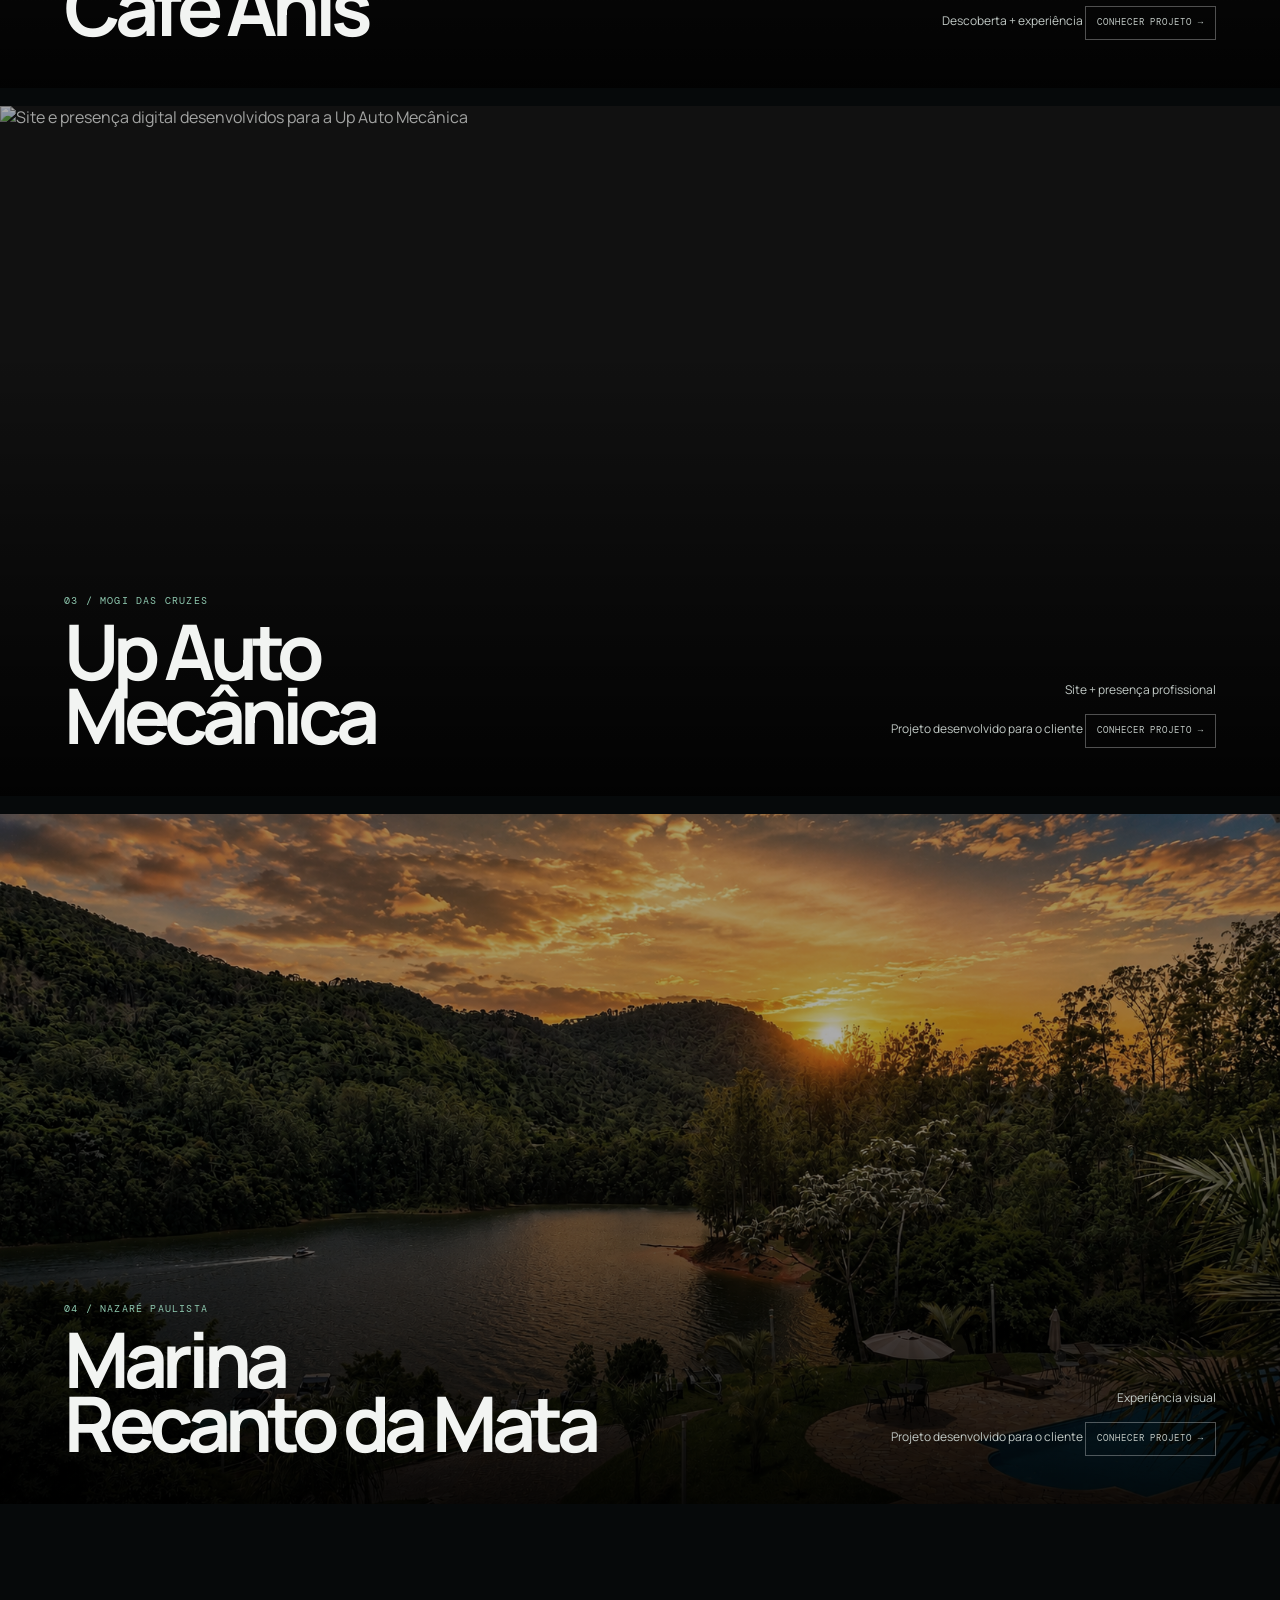
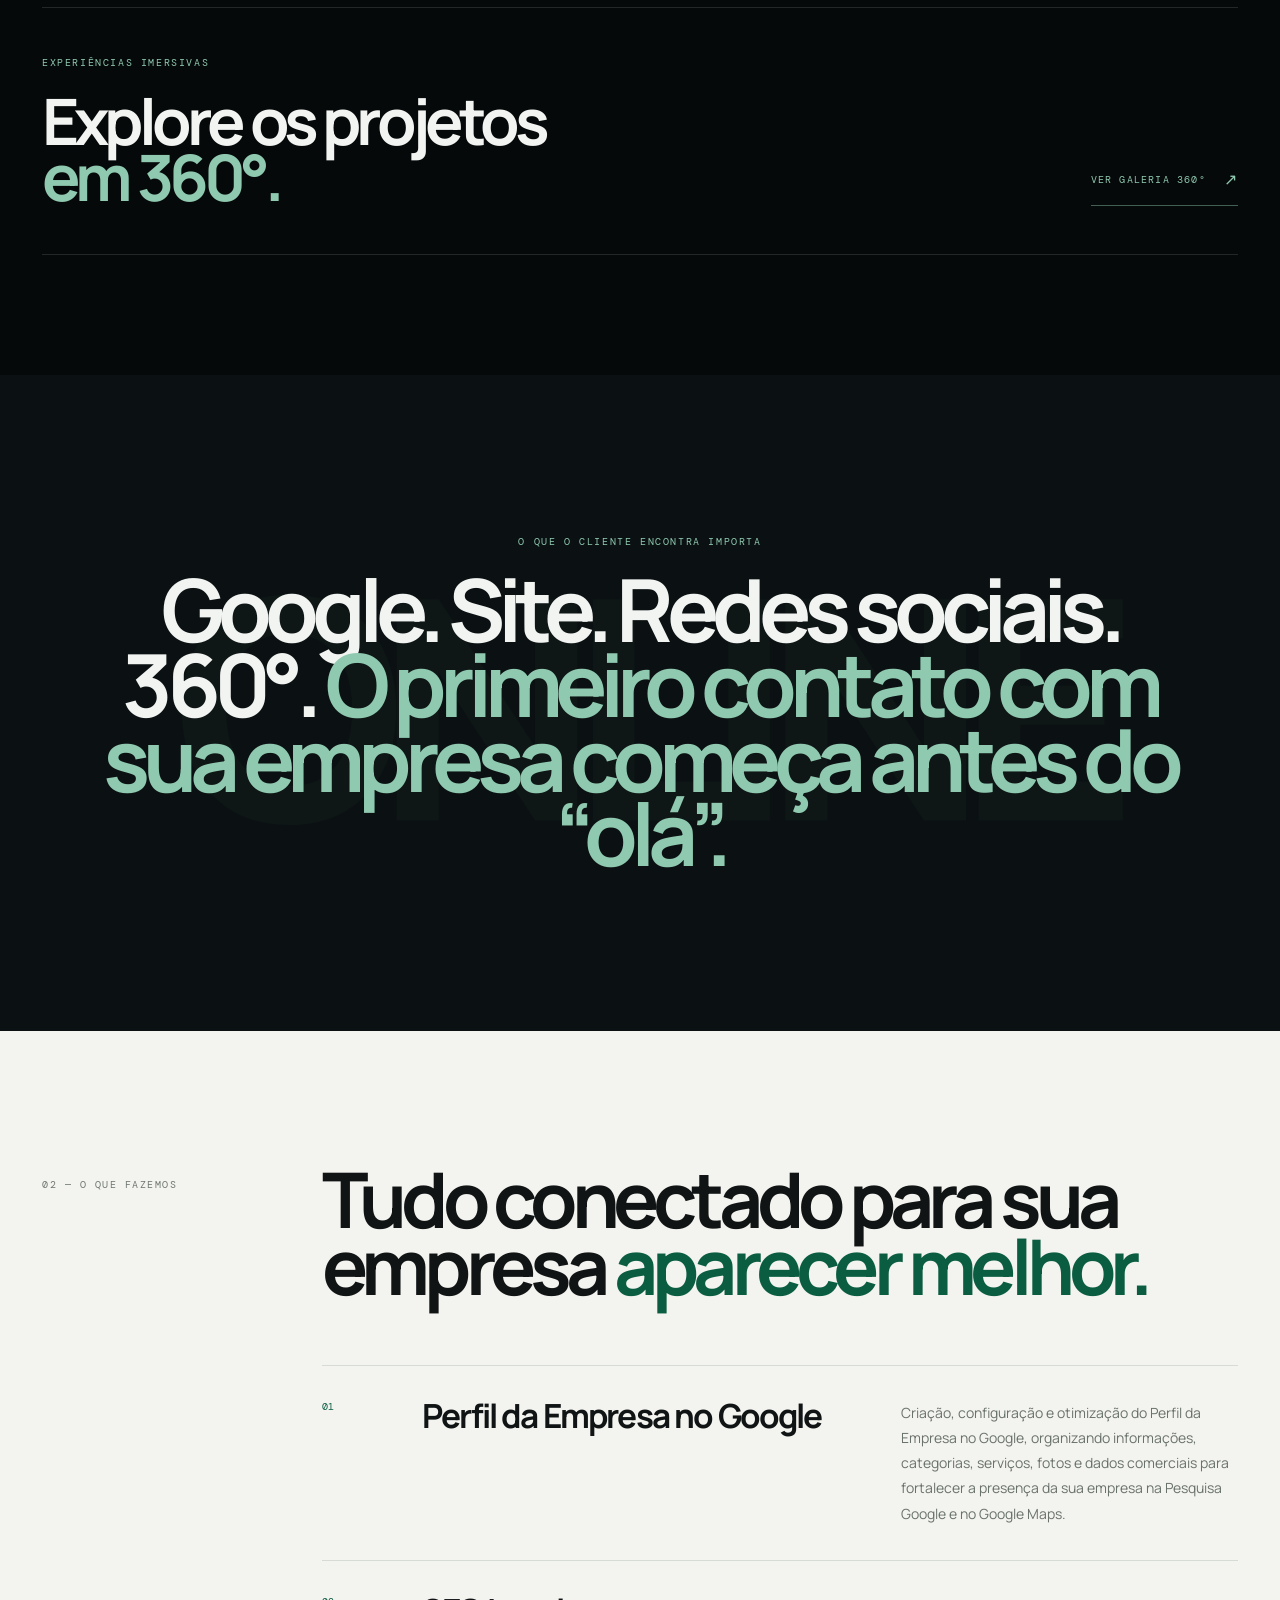
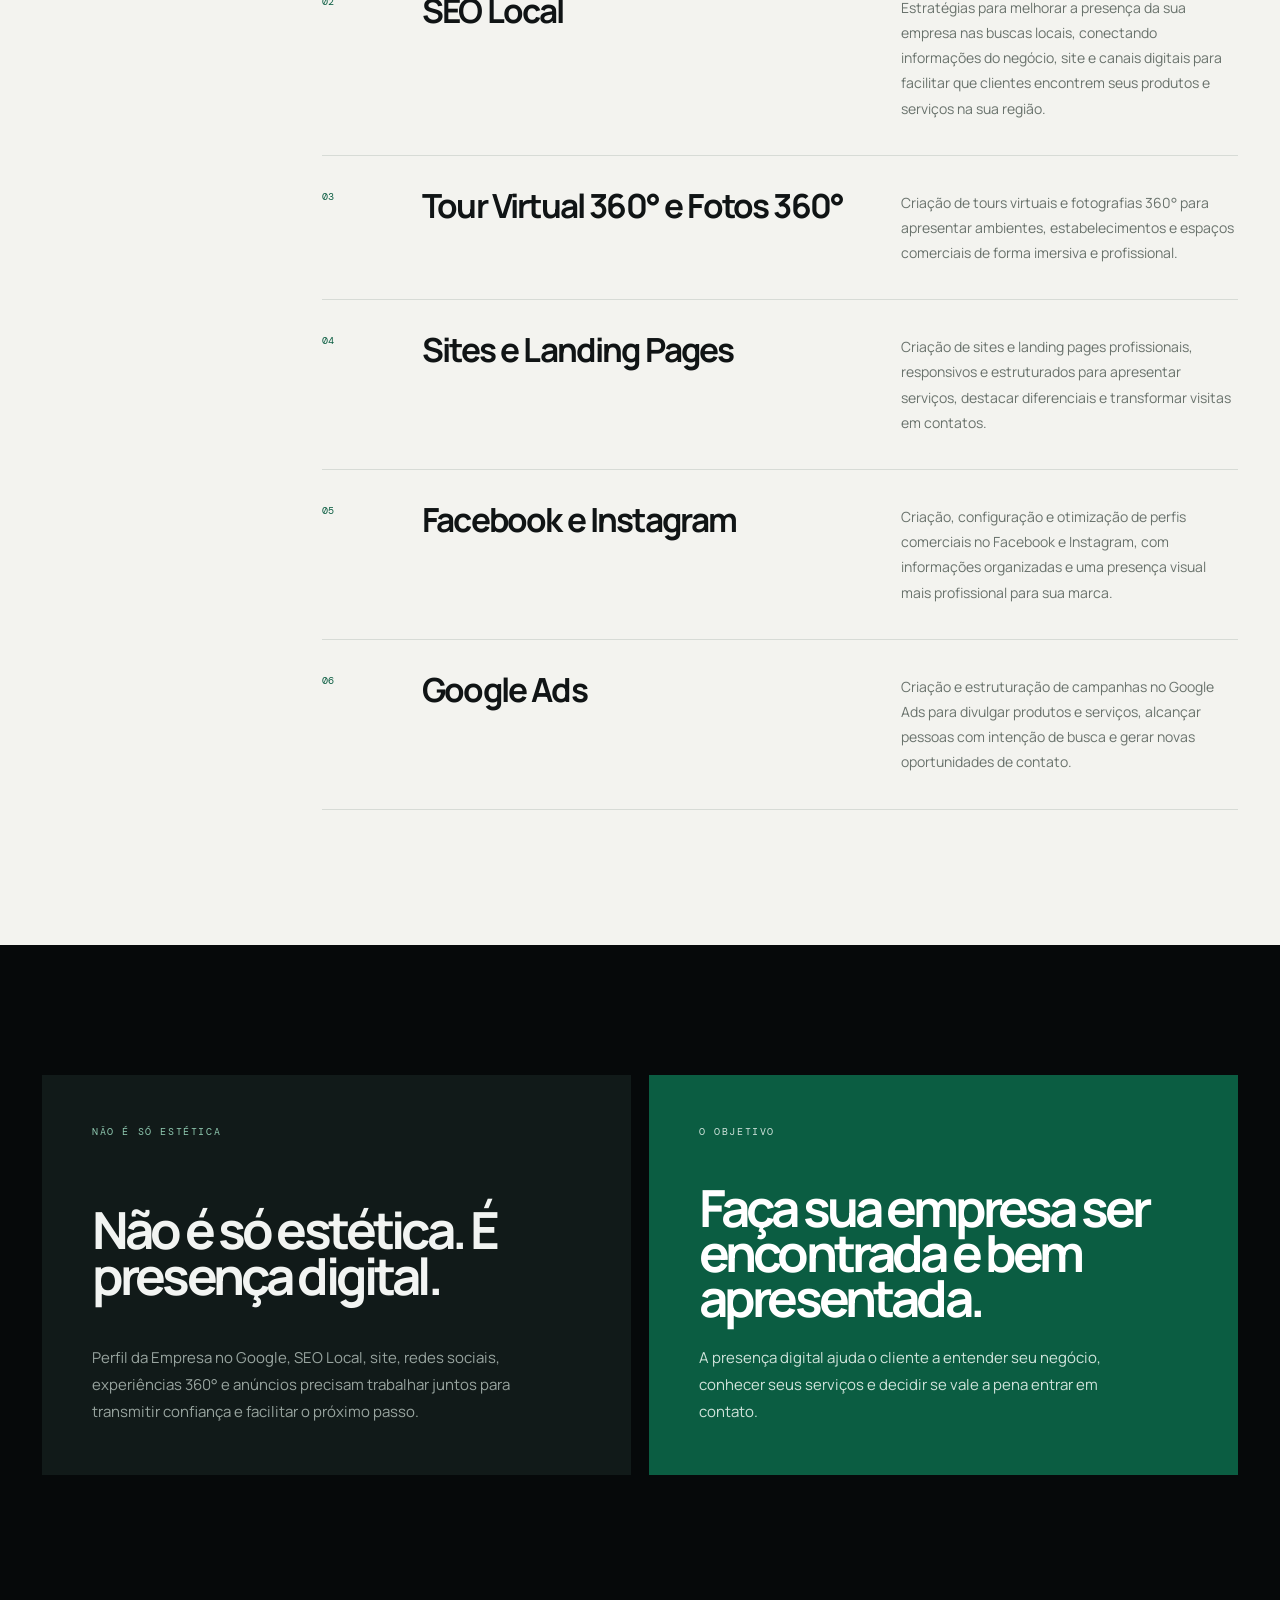
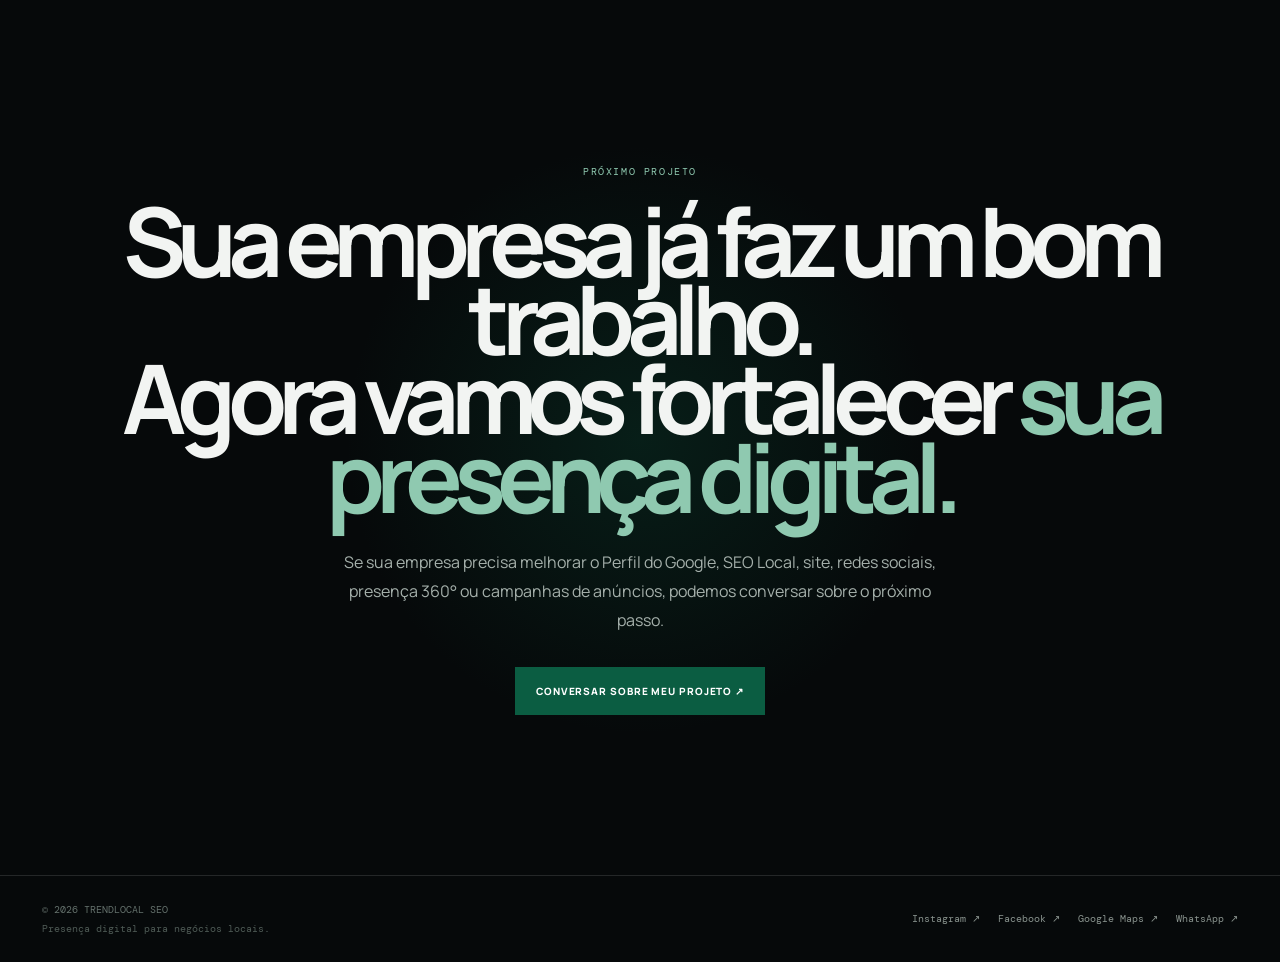
==== commit 4d608c92: "redes sociais e Localização" ====
--- a/index.html
+++ b/index.html
@@ -600,6 +600,65 @@
 
 
         /* =========================================================
+           360° GATEWAY
+        ========================================================= */
+
+        .tour-gateway {
+            padding: 55px 0 120px;
+            background: var(--bg);
+        }
+
+        .tour-gateway-inner {
+            border-top: 1px solid var(--line);
+            border-bottom: 1px solid var(--line);
+            padding: 48px 0;
+            display: flex;
+            align-items: flex-end;
+            justify-content: space-between;
+            gap: 40px;
+        }
+
+        .tour-gateway h2 {
+            font-size: clamp(3rem, 5vw, 6rem);
+            line-height: .88;
+            letter-spacing: -.075em;
+        }
+
+        .tour-gateway h2 em {
+            font-style: normal;
+            color: var(--green-light);
+        }
+
+        .tour-link {
+            display: inline-flex;
+            align-items: center;
+            gap: 18px;
+            padding: 15px 0;
+            border-bottom: 1px solid rgba(143,201,176,.45);
+            color: var(--green-light);
+            font-family: "DM Mono", monospace;
+            font-size: 10px;
+            letter-spacing: .12em;
+            text-transform: uppercase;
+            transition: .3s ease;
+            white-space: nowrap;
+        }
+
+        .tour-link span {
+            font-size: 16px;
+            transition: transform .3s ease;
+        }
+
+        .tour-link:hover {
+            color: white;
+            border-color: var(--green-light);
+        }
+
+        .tour-link:hover span {
+            transform: translate(4px, -4px);
+        }
+
+        /* =========================================================
            BIG IDEA
         ========================================================= */
 
@@ -785,7 +844,35 @@
         .foot {
             display: flex;
             justify-content: space-between;
+            align-items: center;
             gap: 30px;
+        }
+
+        .foot-brand {
+            display: flex;
+            flex-direction: column;
+            gap: 6px;
+        }
+
+        .foot-sub {
+            color: #4f5b56;
+        }
+
+        .foot-links {
+            display: flex;
+            align-items: center;
+            justify-content: flex-end;
+            flex-wrap: wrap;
+            gap: 18px;
+        }
+
+        .foot-links a {
+            color: #89938e;
+            transition: color .3s ease;
+        }
+
+        .foot-links a:hover {
+            color: var(--green-light);
         }
 
 
@@ -1025,6 +1112,23 @@
                 padding: 30px;
             }
 
+            .tour-gateway {
+                padding: 25px 0 80px;
+            }
+
+            .tour-gateway-inner {
+                display: block;
+                padding: 34px 0;
+            }
+
+            .tour-gateway h2 {
+                font-size: clamp(2.8rem, 10vw, 4.5rem);
+            }
+
+            .tour-link {
+                margin-top: 30px;
+            }
+
             .big-idea h2 {
                 font-size: clamp(2.8rem, 8vw, 4.5rem);
             }
@@ -1035,8 +1139,17 @@
 
             .foot {
                 flex-direction: column;
-                gap: 10px;
+                gap: 18px;
                 text-align: center;
+            }
+
+            .foot-brand {
+                align-items: center;
+            }
+
+            .foot-links {
+                justify-content: center;
+                gap: 12px 18px;
             }
         }
 
@@ -1058,6 +1171,7 @@
             <div class="links">
                 <a href="#projetos">Projetos</a>
                 <a href="#servicos">Serviços</a>
+                <a href="/360/">360°</a>
                 <a class="nav-cta" href="#contato">Falar sobre meu projeto ↗</a>
             </div>
         </div>
@@ -1210,6 +1324,18 @@
                     </div>
                 </div>
             </article>
+        </section>
+
+        <section class="tour-gateway">
+            <div class="container tour-gateway-inner reveal">
+                <div>
+                    <div class="kicker">Experiências imersivas</div>
+                    <h2>Explore os projetos<br><em>em 360°.</em></h2>
+                </div>
+                <a class="tour-link" href="/360/">
+                    Ver galeria 360° <span>↗</span>
+                </a>
+            </div>
         </section>
 
         <section class="big-idea">
@@ -1343,8 +1469,17 @@
 
     <footer>
         <div class="container foot">
-            <span>© 2026 TRENDLOCAL SEO</span>
-            <span>SEO LOCAL / PERFIL DO GOOGLE / SITES / REDES SOCIAIS / 360° / GOOGLE ADS</span>
+            <div class="foot-brand">
+                <span>© 2026 TRENDLOCAL SEO</span>
+                <span class="foot-sub">Presença digital para negócios locais.</span>
+            </div>
+
+            <div class="foot-links" aria-label="Canais da TrendLocal">
+                <a href="https://www.instagram.com/niktrendlocalseo/" target="_blank" rel="noopener">Instagram ↗</a>
+                <a href="https://www.facebook.com/profile.php?id=100089372402837" target="_blank" rel="noopener">Facebook ↗</a>
+                <a href="https://www.google.com.br/maps/place/Trendlocal+SEO/@-23.326328,-46.2367015,17z/data=!3m1!4b1!4m6!3m5!1s0x94ce810035c6ff07:0x620d4791164bb704!8m2!3d-23.3263329!4d-46.2341266!16s%2Fg%2F11md37bd27?entry=ttu&g_ep=EgoyMDI2MDkyMy4wIKXMDSoASAFQAw%3D%3D" target="_blank" rel="noopener">Google Maps ↗</a>
+                <a href="https://wa.me/5511999814081" target="_blank" rel="noopener">WhatsApp ↗</a>
+            </div>
         </div>
     </footer>
 
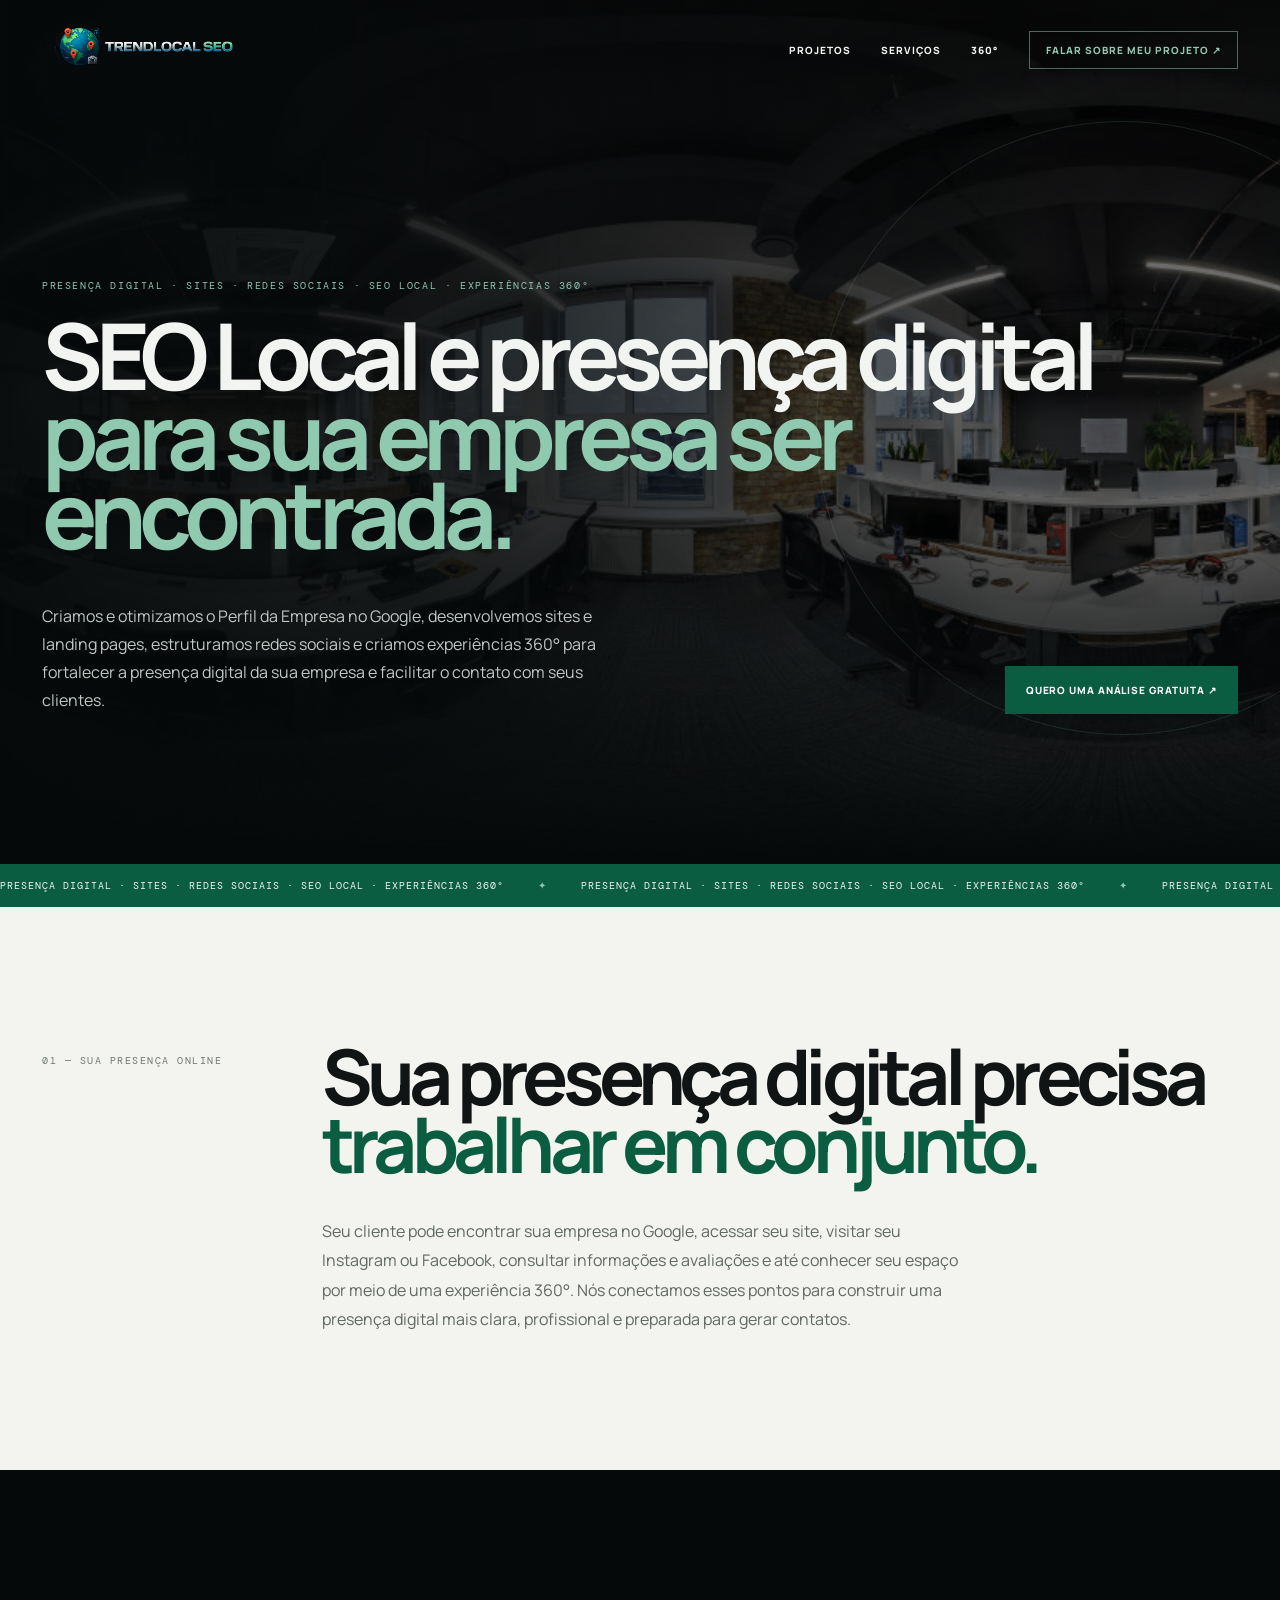
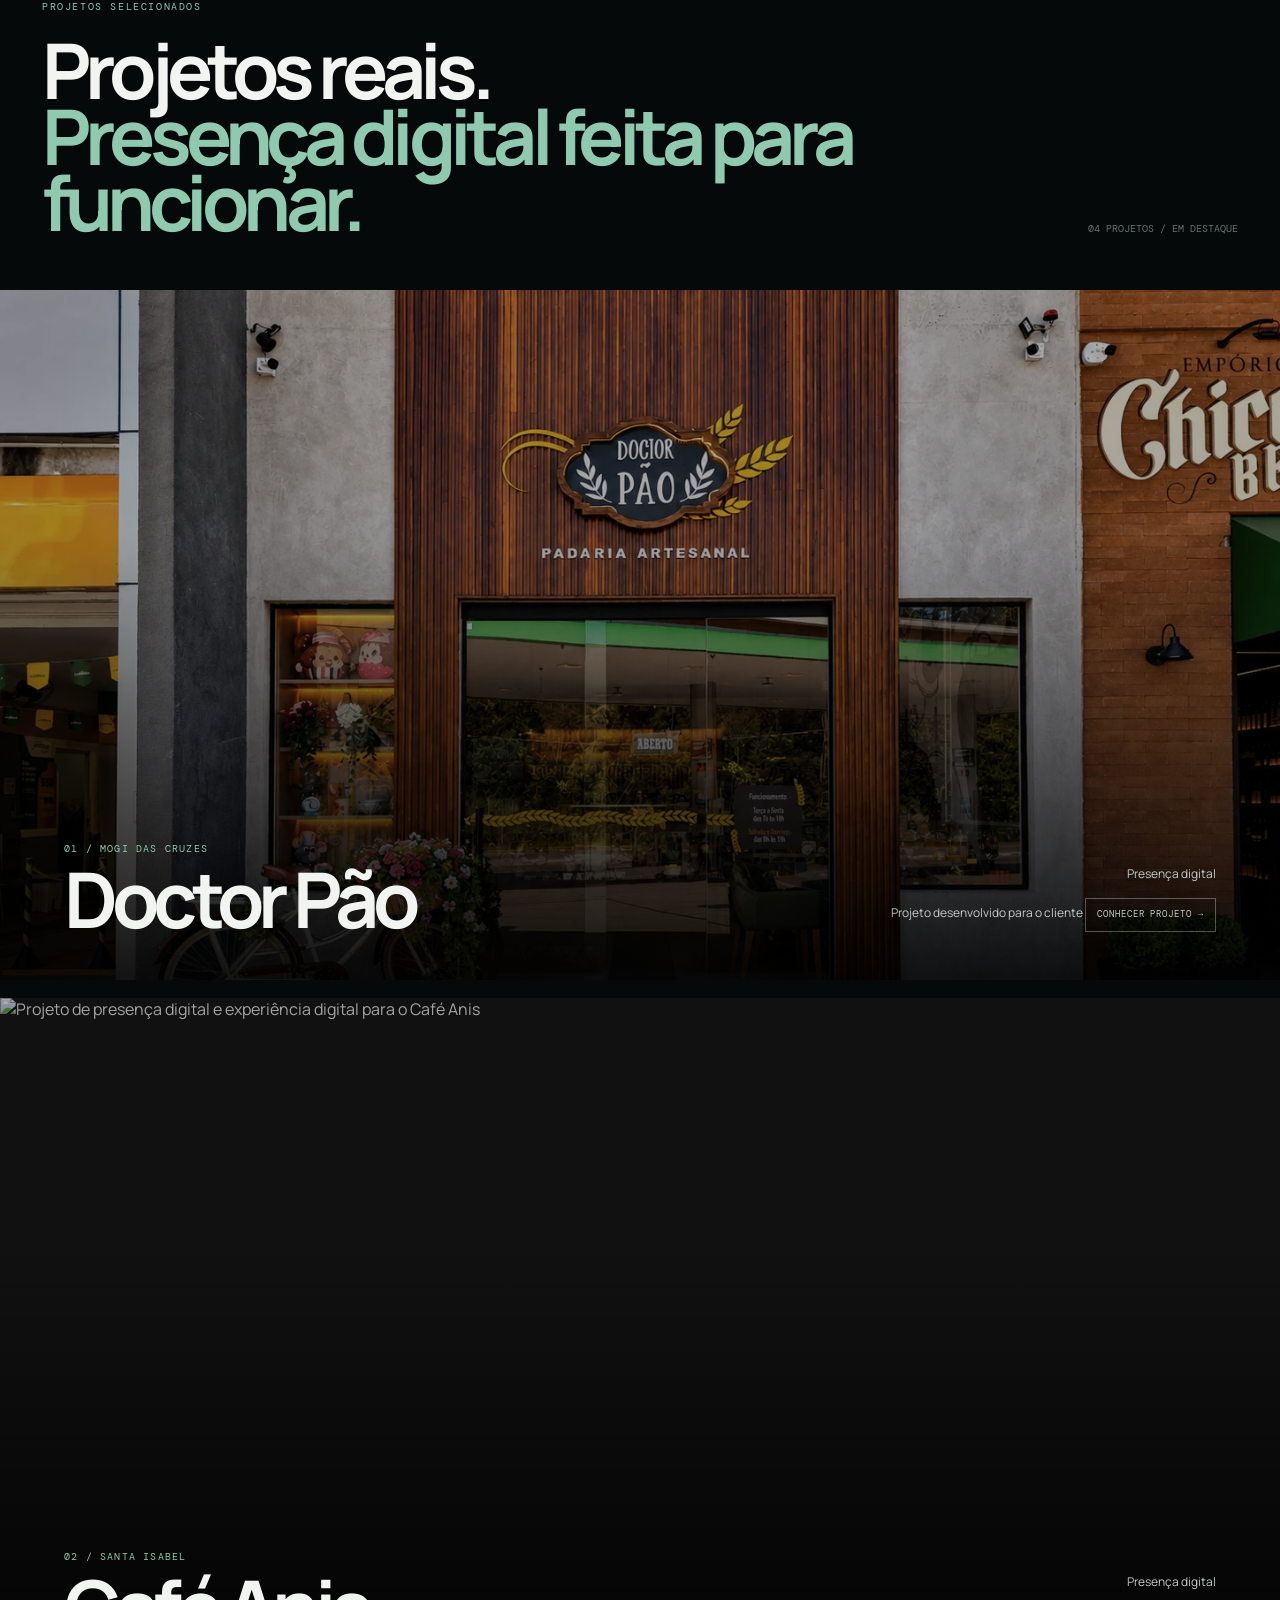
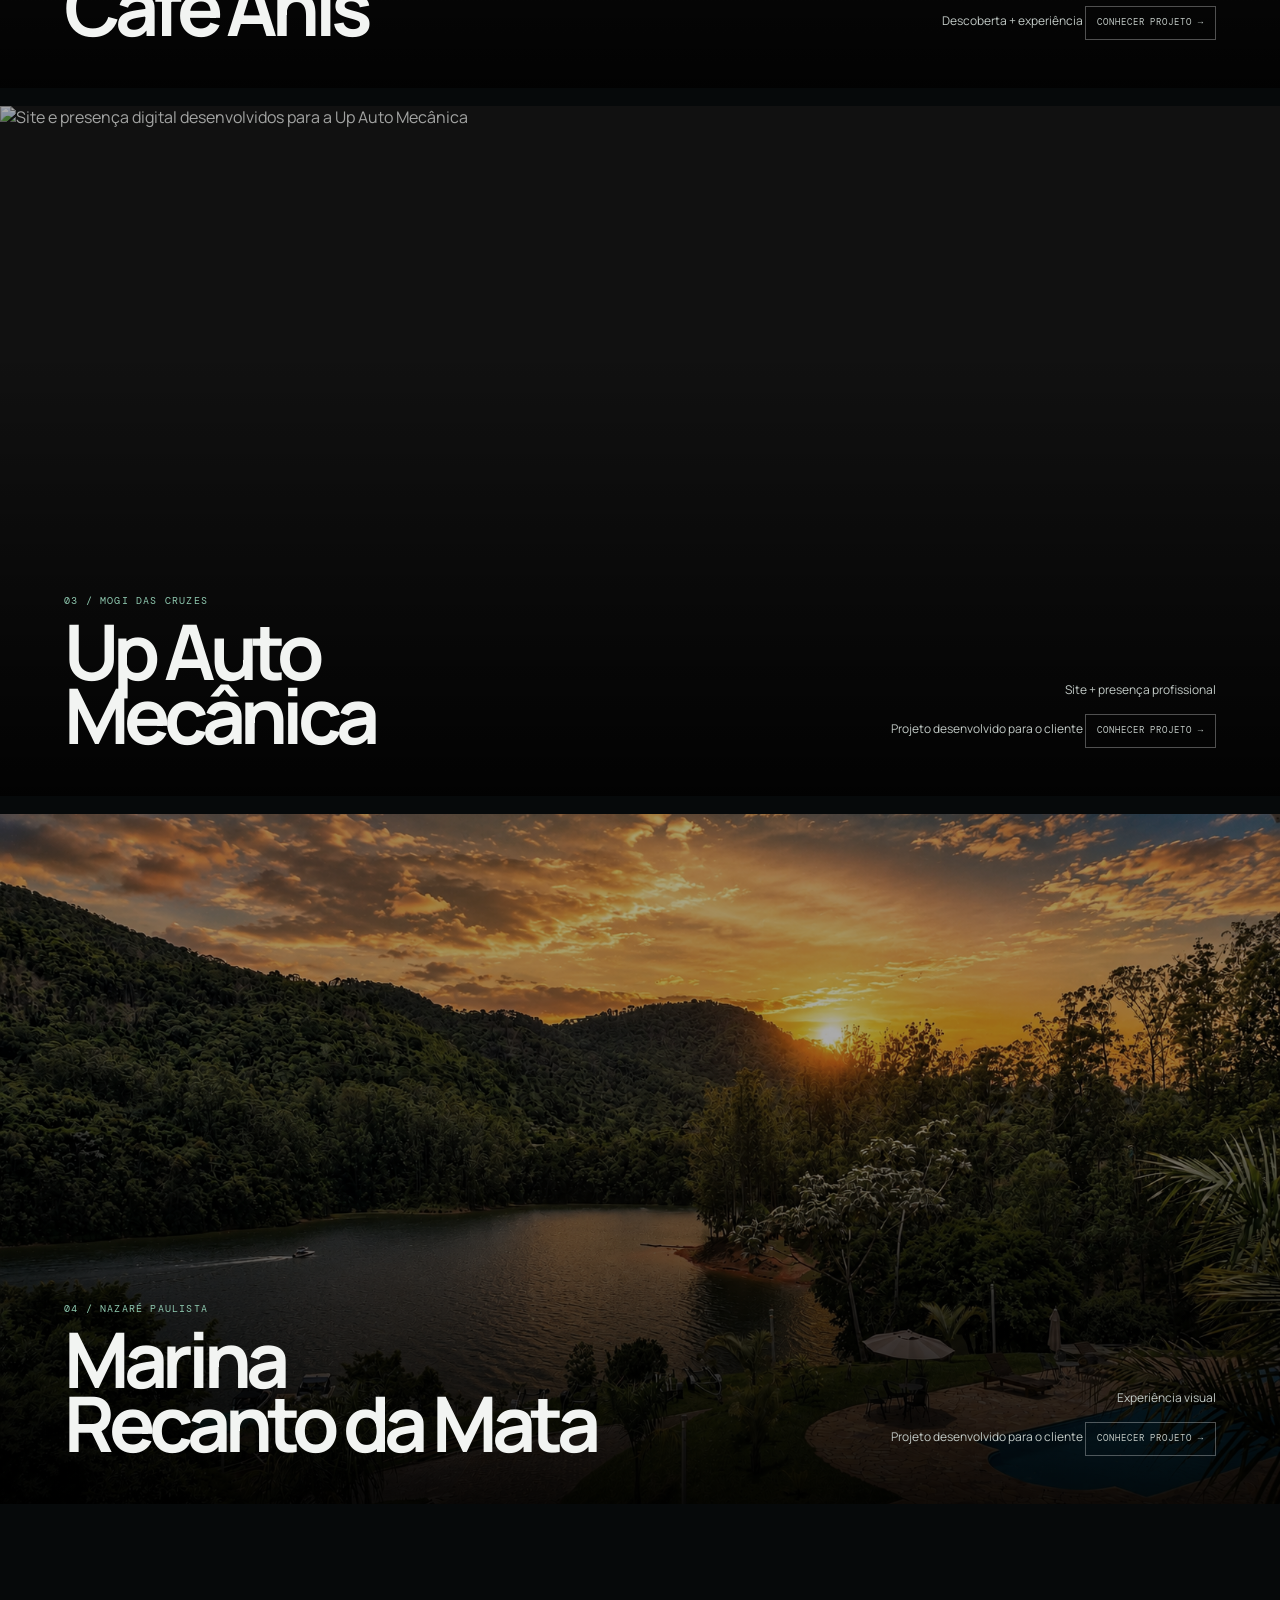
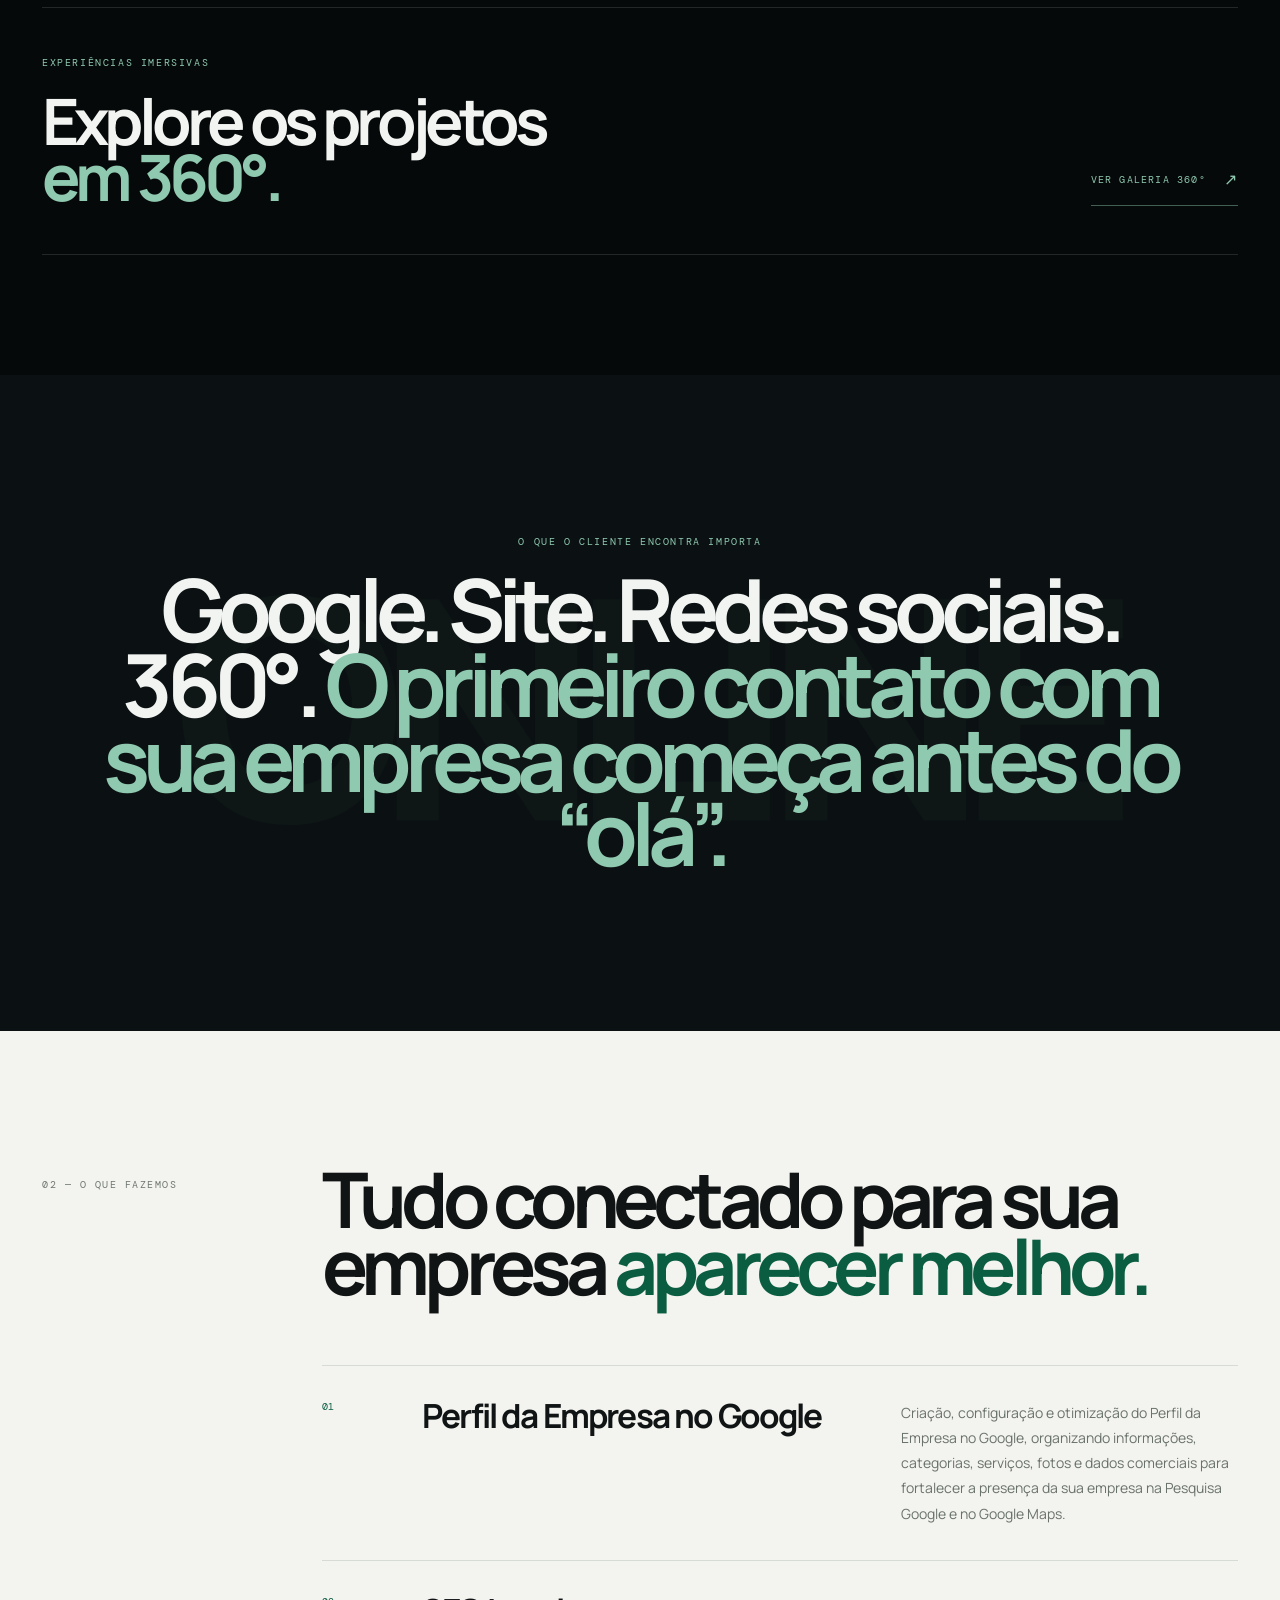
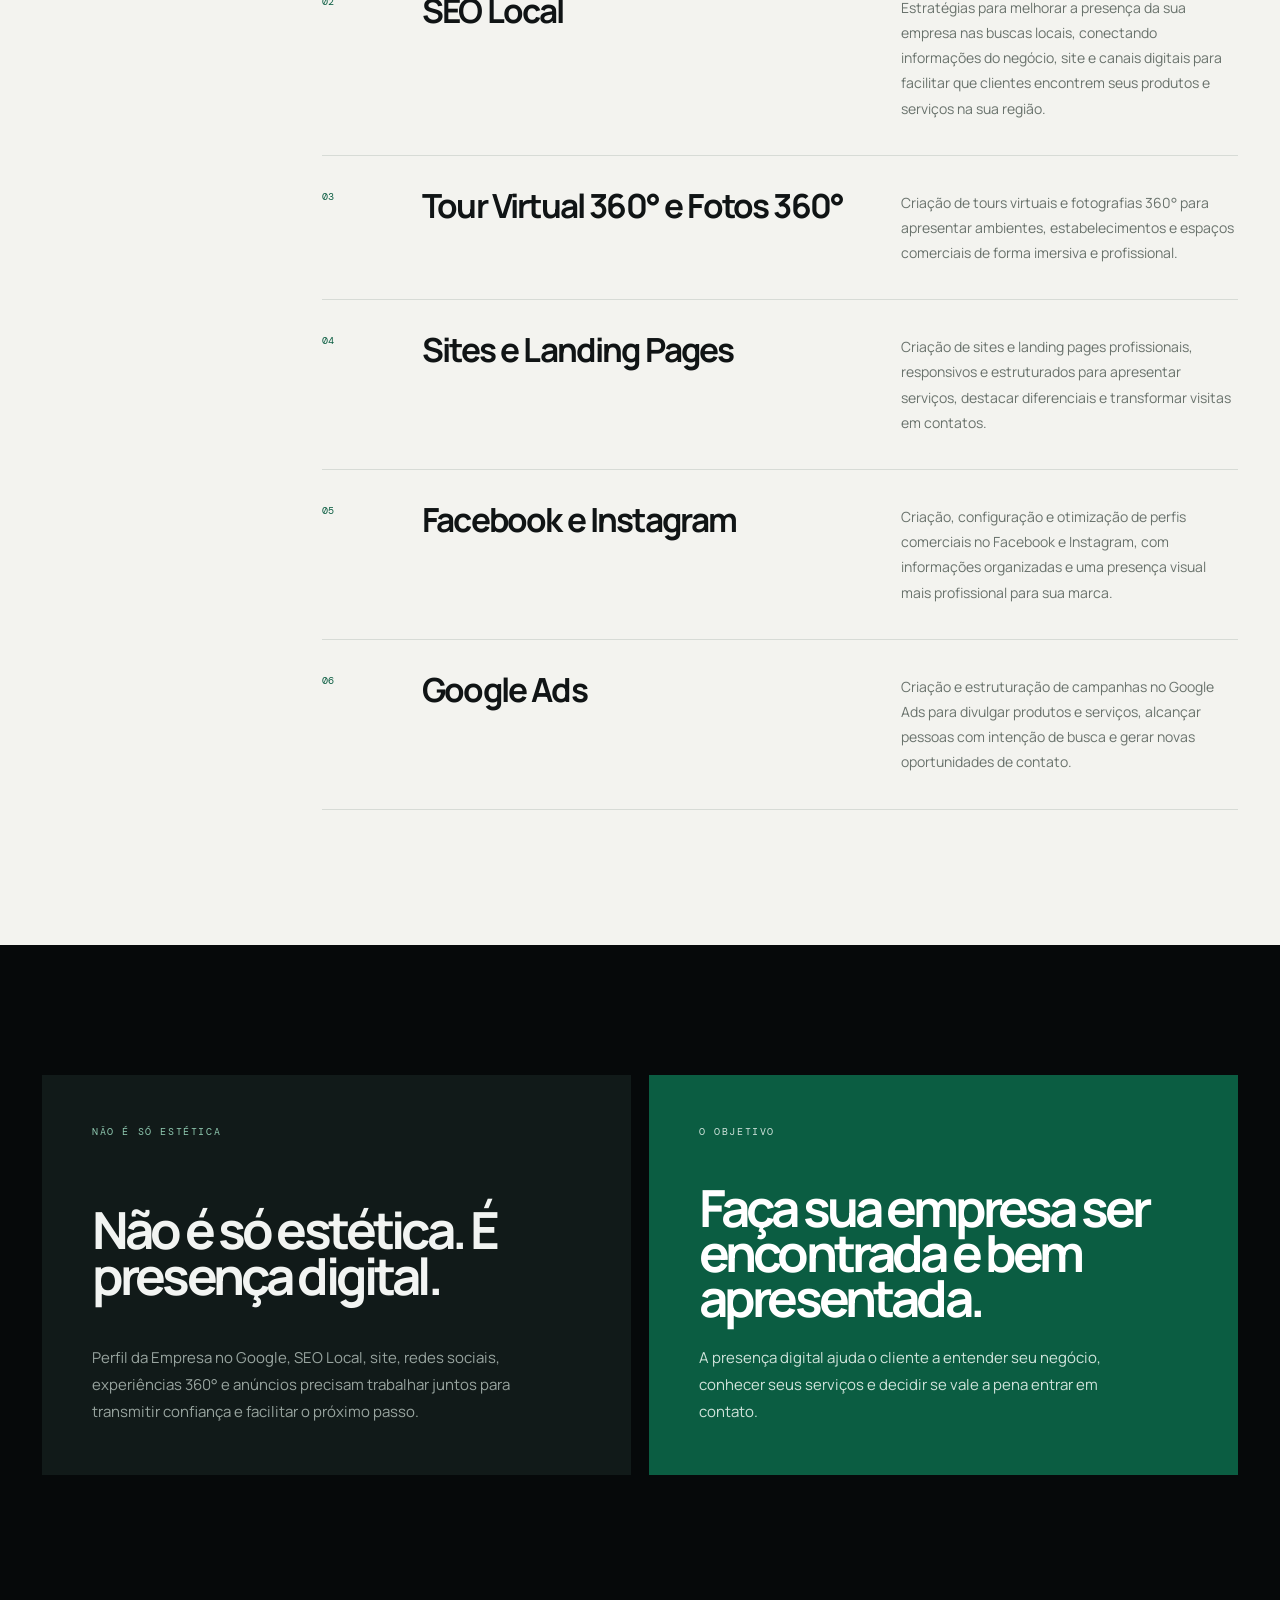
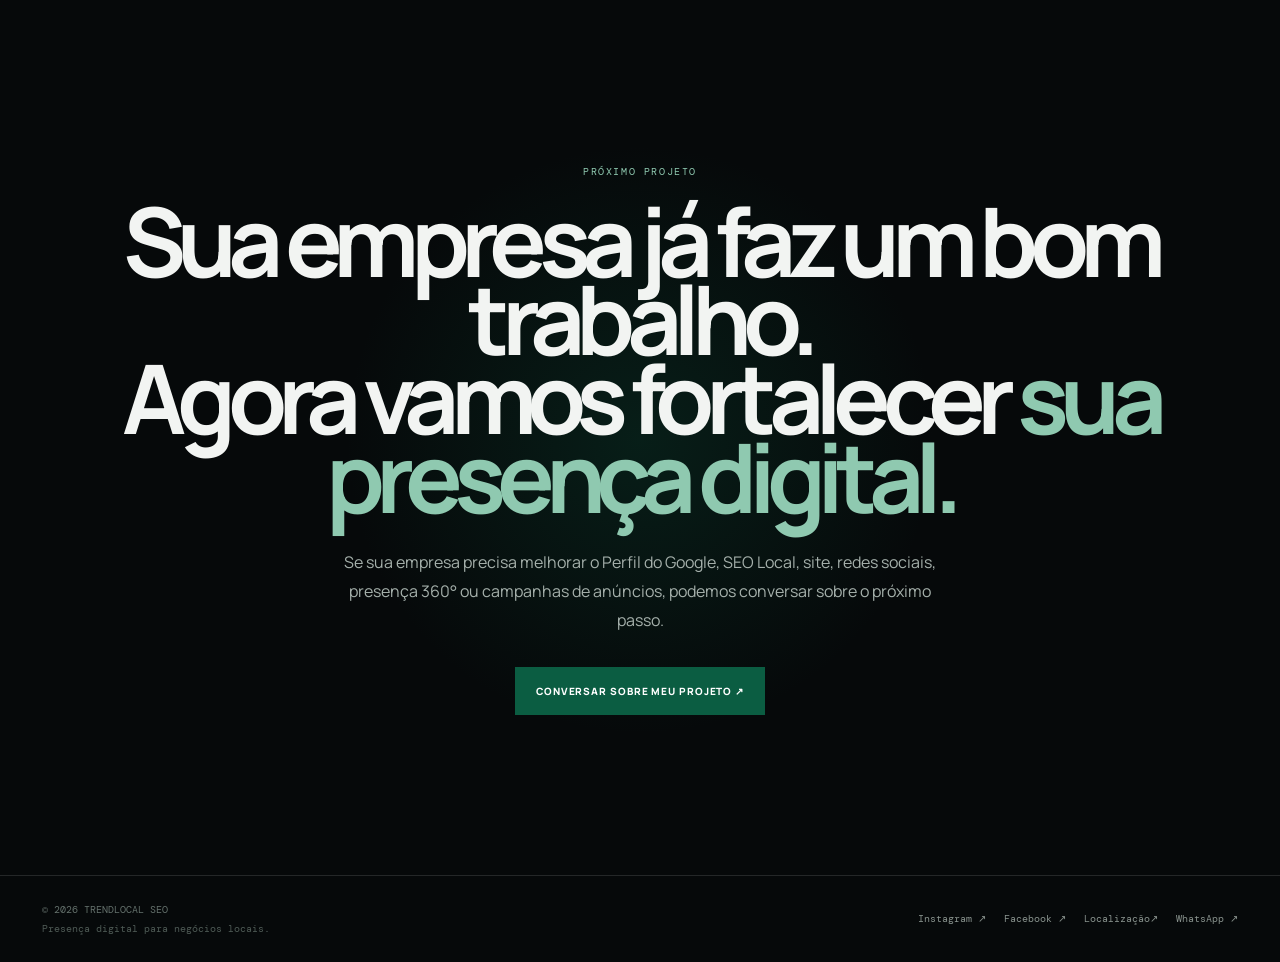
==== commit c3b3add2: "localização" ====
--- a/index.html
+++ b/index.html
@@ -1477,7 +1477,7 @@
             <div class="foot-links" aria-label="Canais da TrendLocal">
                 <a href="https://www.instagram.com/niktrendlocalseo/" target="_blank" rel="noopener">Instagram ↗</a>
                 <a href="https://www.facebook.com/profile.php?id=100089372402837" target="_blank" rel="noopener">Facebook ↗</a>
-                <a href="https://www.google.com.br/maps/place/Trendlocal+SEO/@-23.326328,-46.2367015,17z/data=!3m1!4b1!4m6!3m5!1s0x94ce810035c6ff07:0x620d4791164bb704!8m2!3d-23.3263329!4d-46.2341266!16s%2Fg%2F11md37bd27?entry=ttu&g_ep=EgoyMDI2MDkyMy4wIKXMDSoASAFQAw%3D%3D" target="_blank" rel="noopener">Google Maps ↗</a>
+                <a href="https://www.google.com.br/maps/place/Trendlocal+SEO/@-23.326328,-46.2367015,17z/data=!3m1!4b1!4m6!3m5!1s0x94ce810035c6ff07:0x620d4791164bb704!8m2!3d-23.3263329!4d-46.2341266!16s%2Fg%2F11md37bd27?entry=ttu&g_ep=EgoyMDI2MDkyMy4wIKXMDSoASAFQAw%3D%3D" target="_blank" rel="noopener">Localização↗</a>
                 <a href="https://wa.me/5511999814081" target="_blank" rel="noopener">WhatsApp ↗</a>
             </div>
         </div>
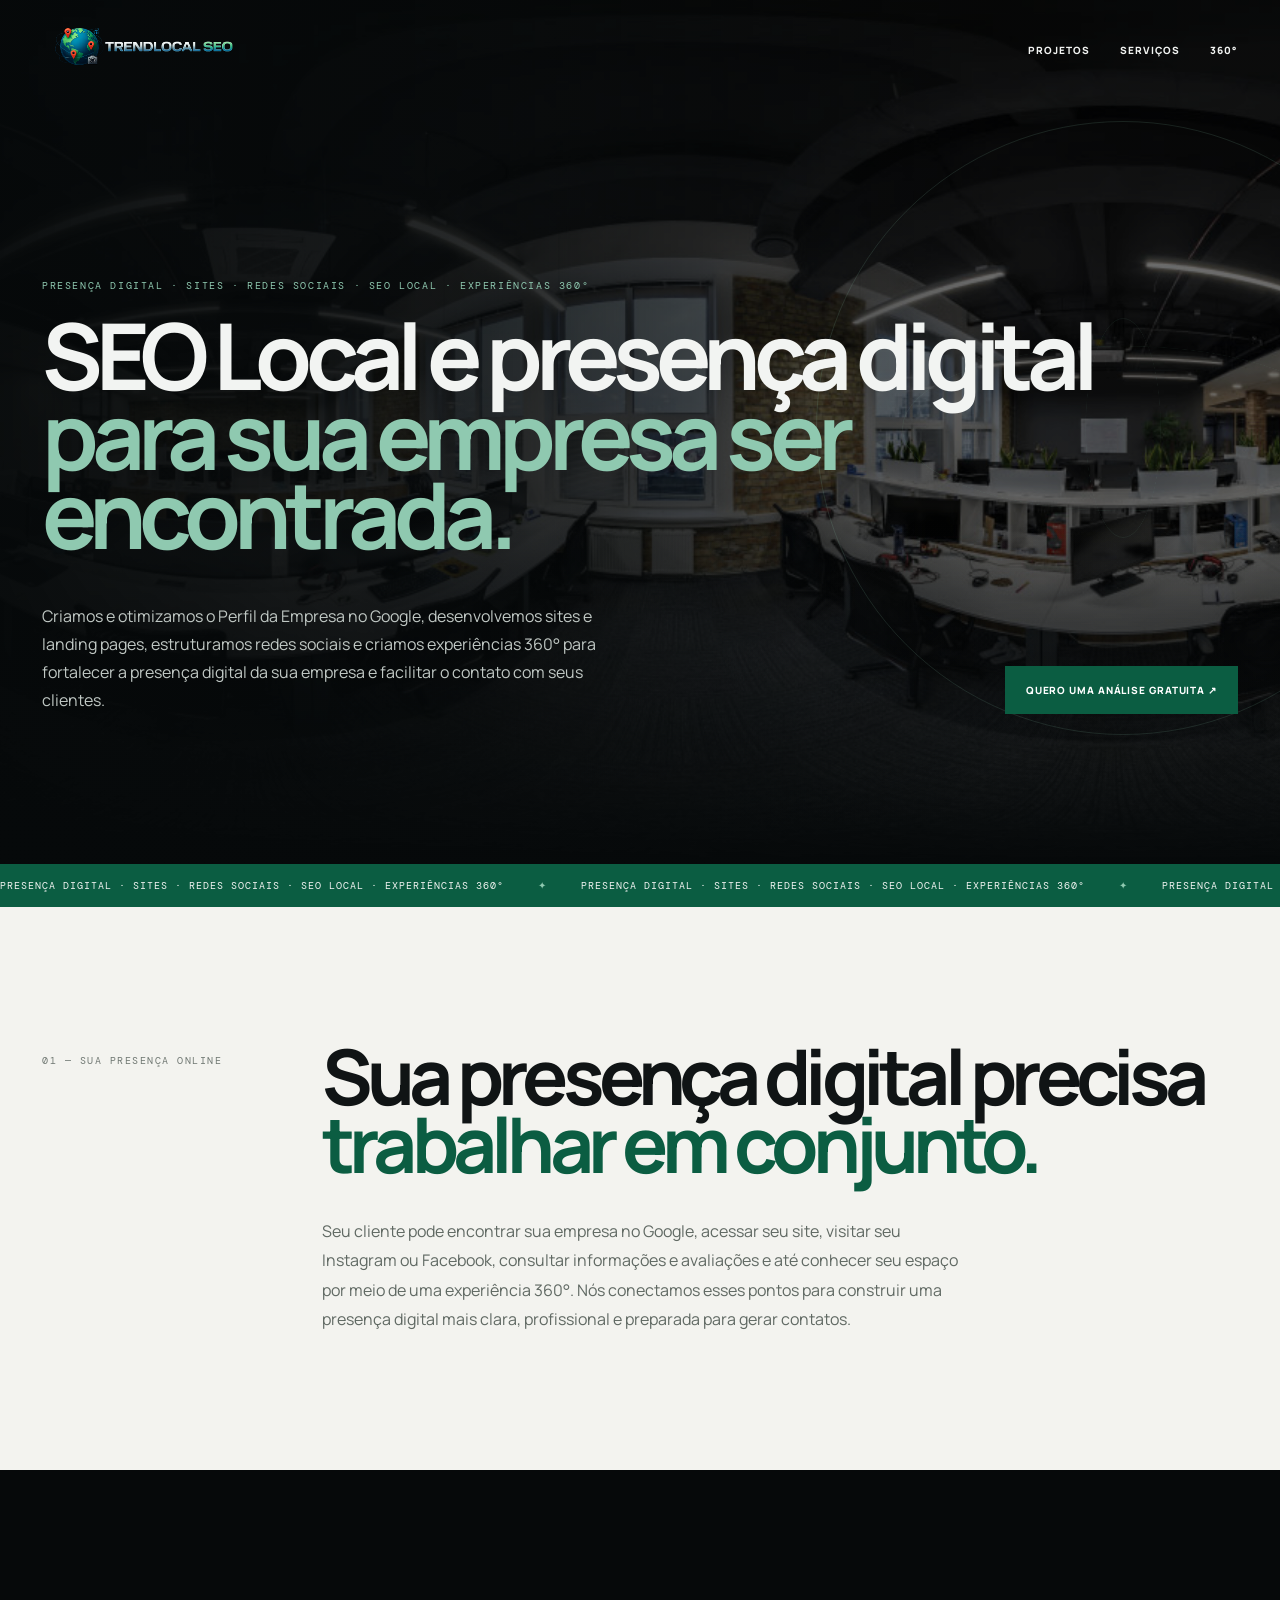
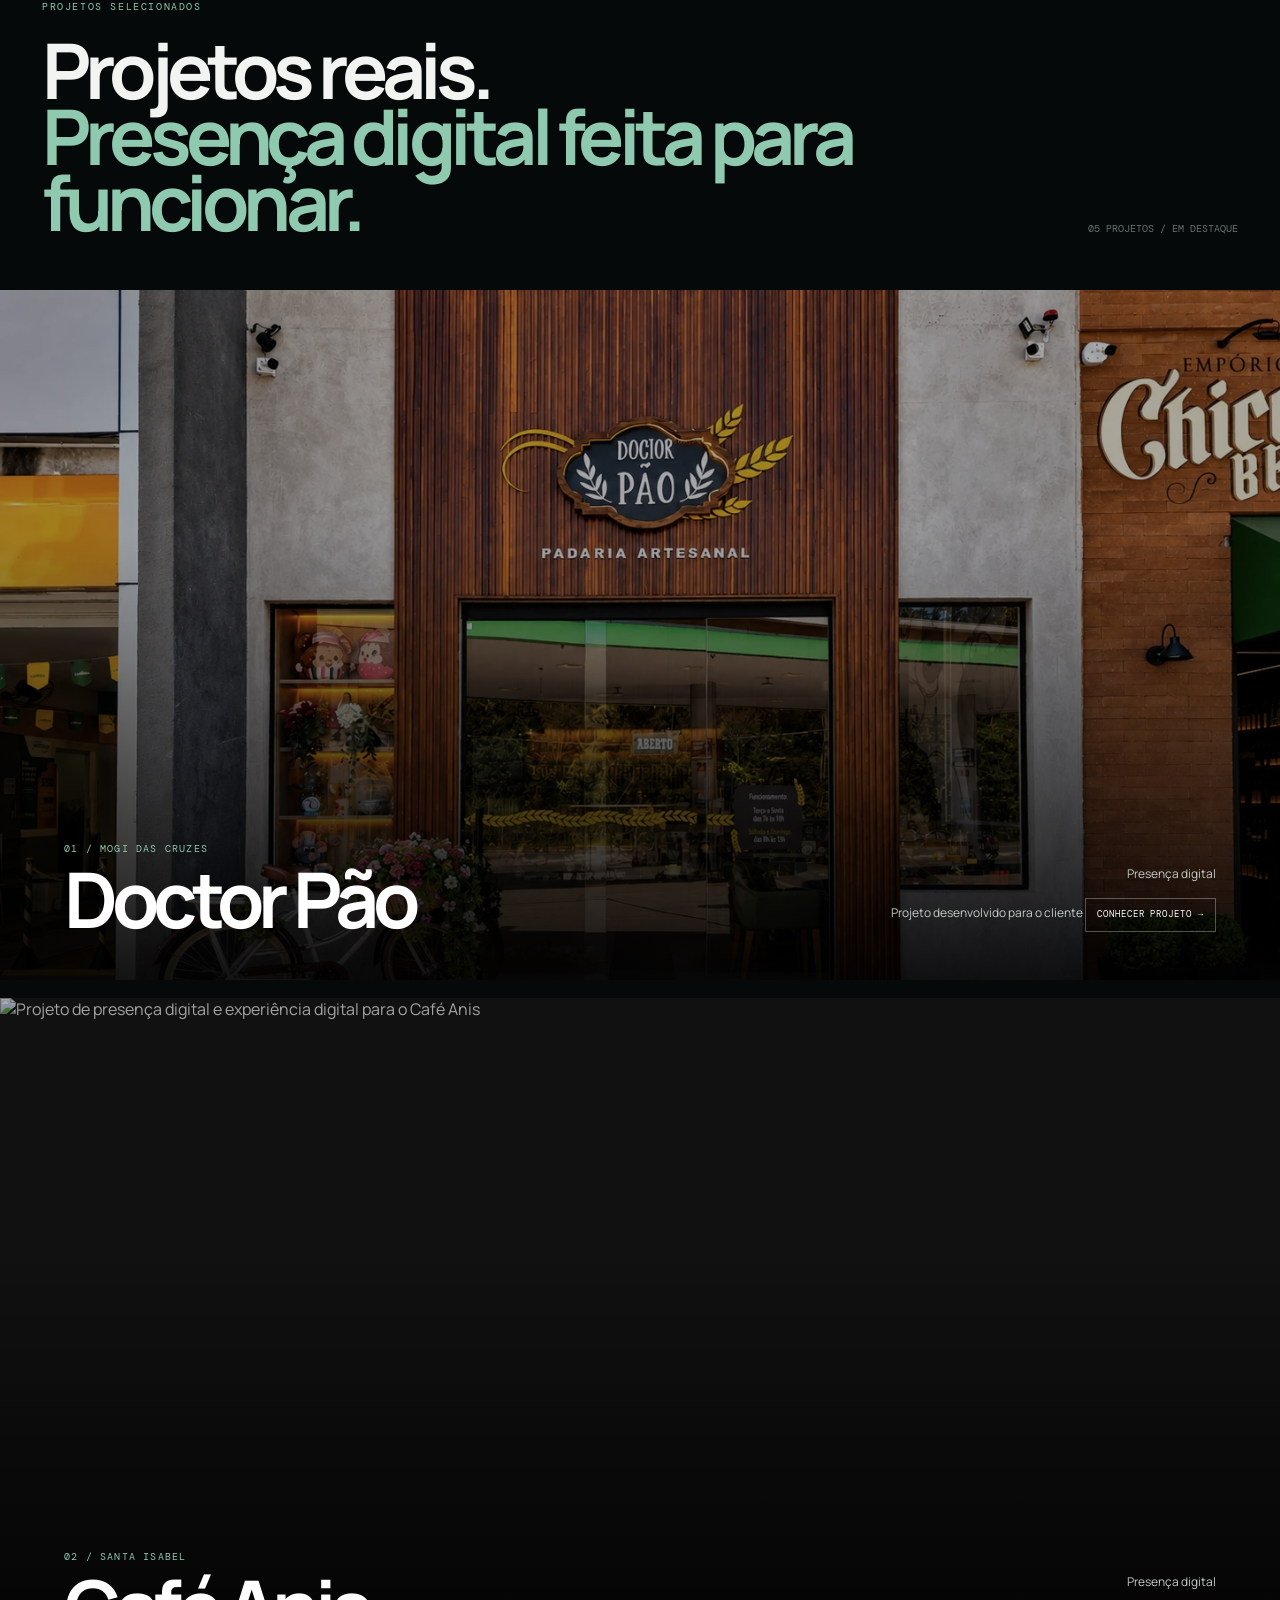
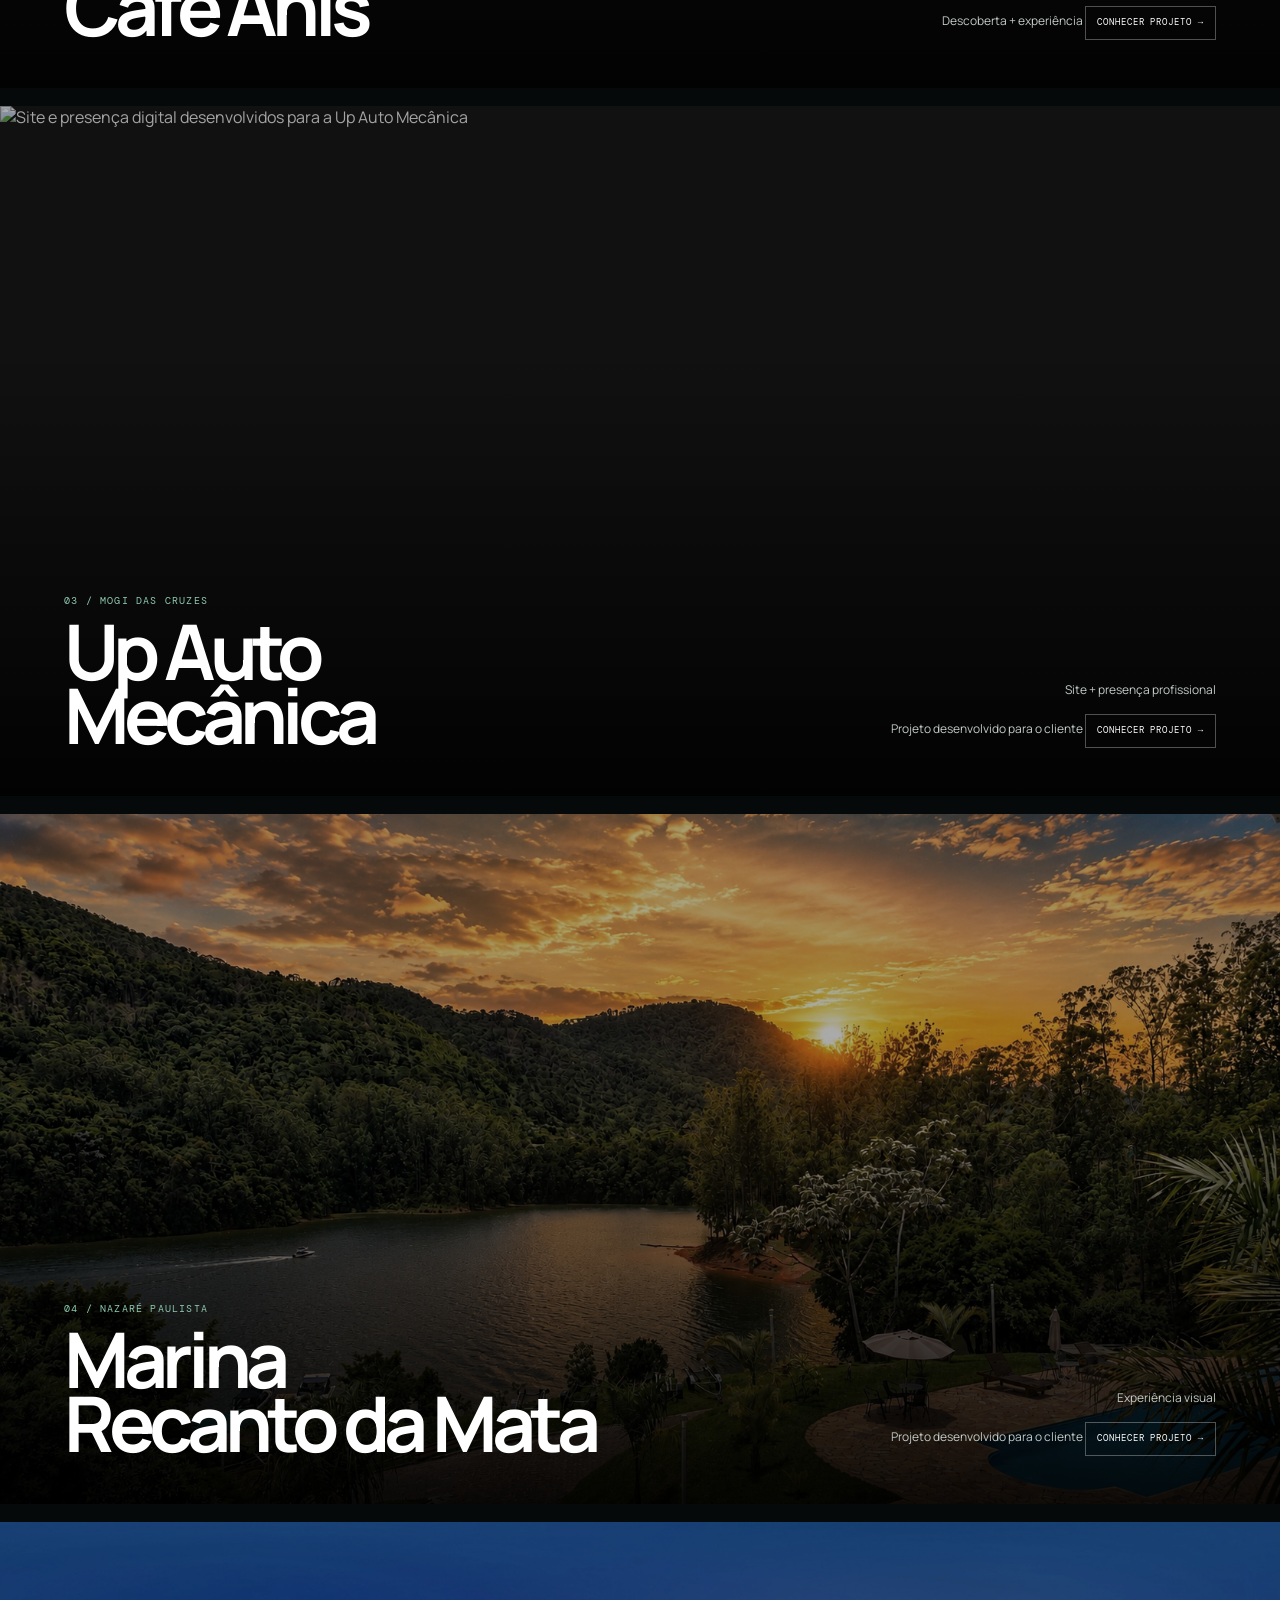
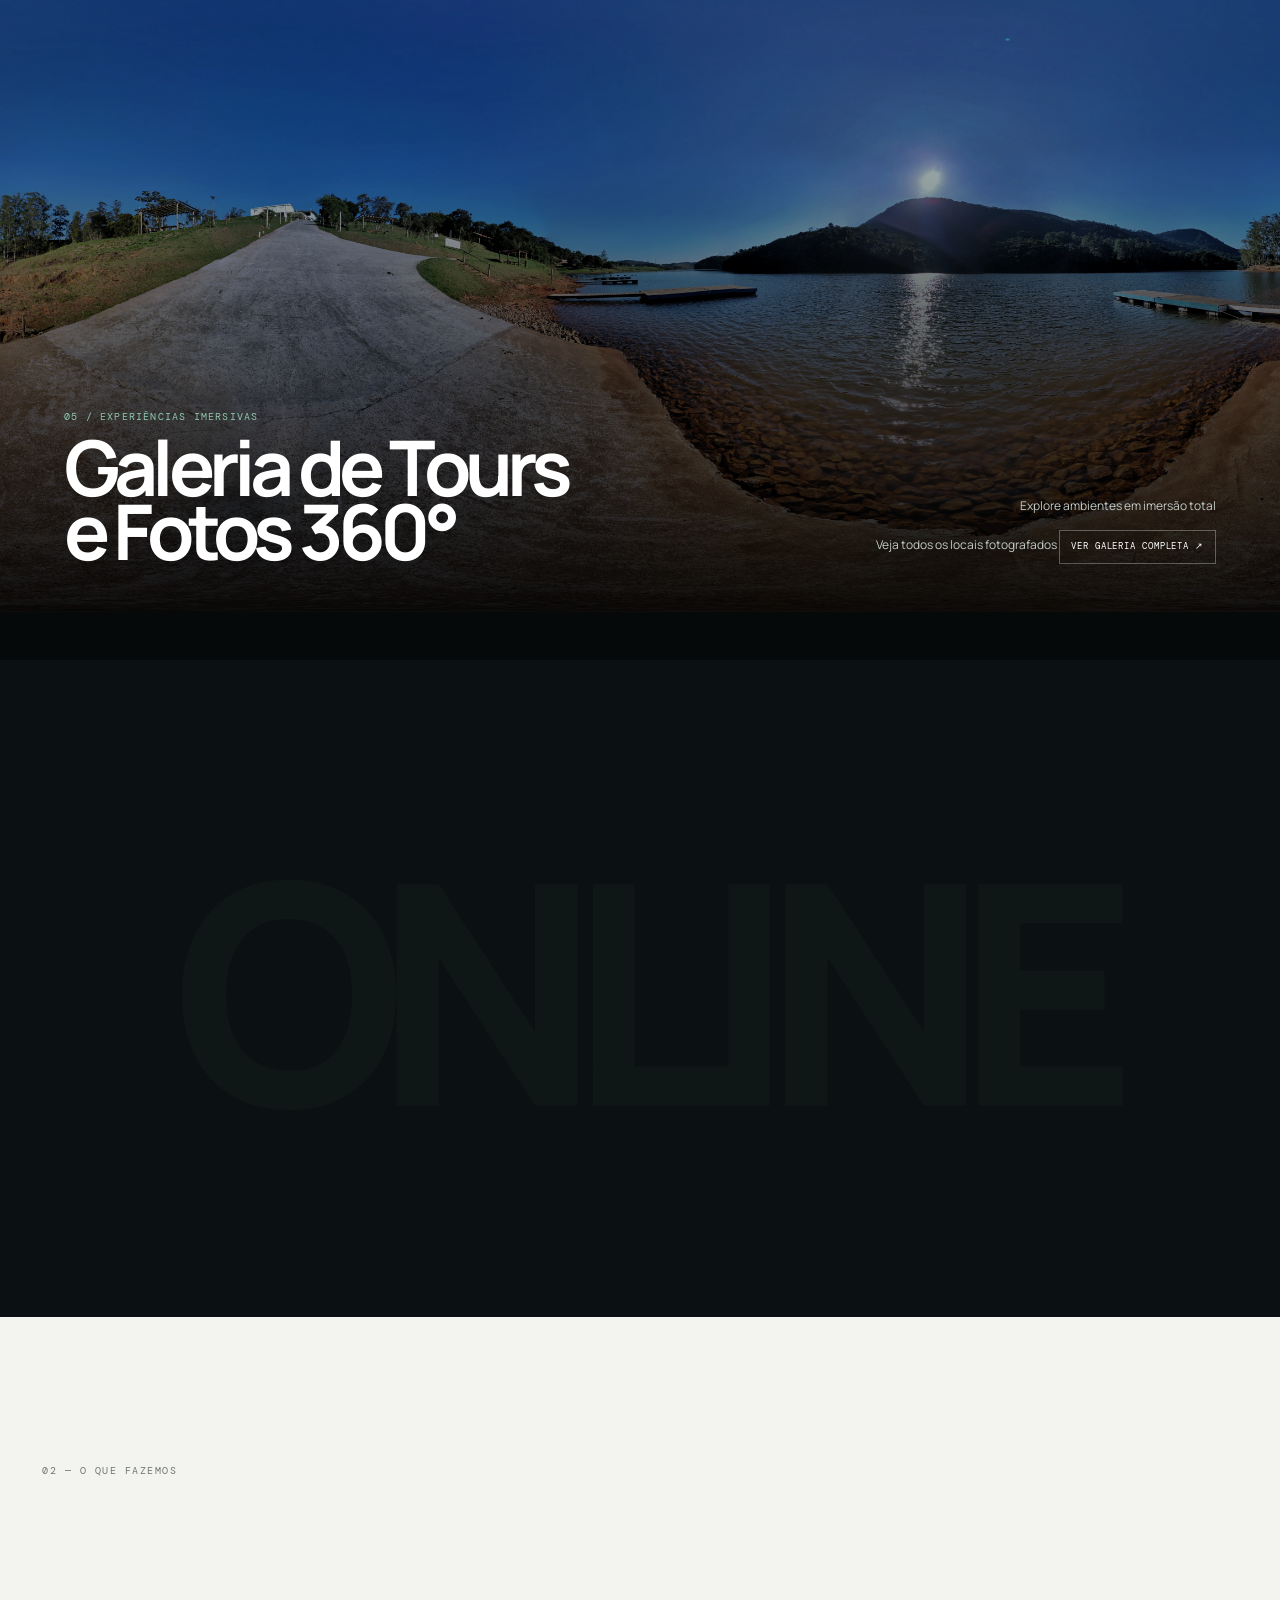
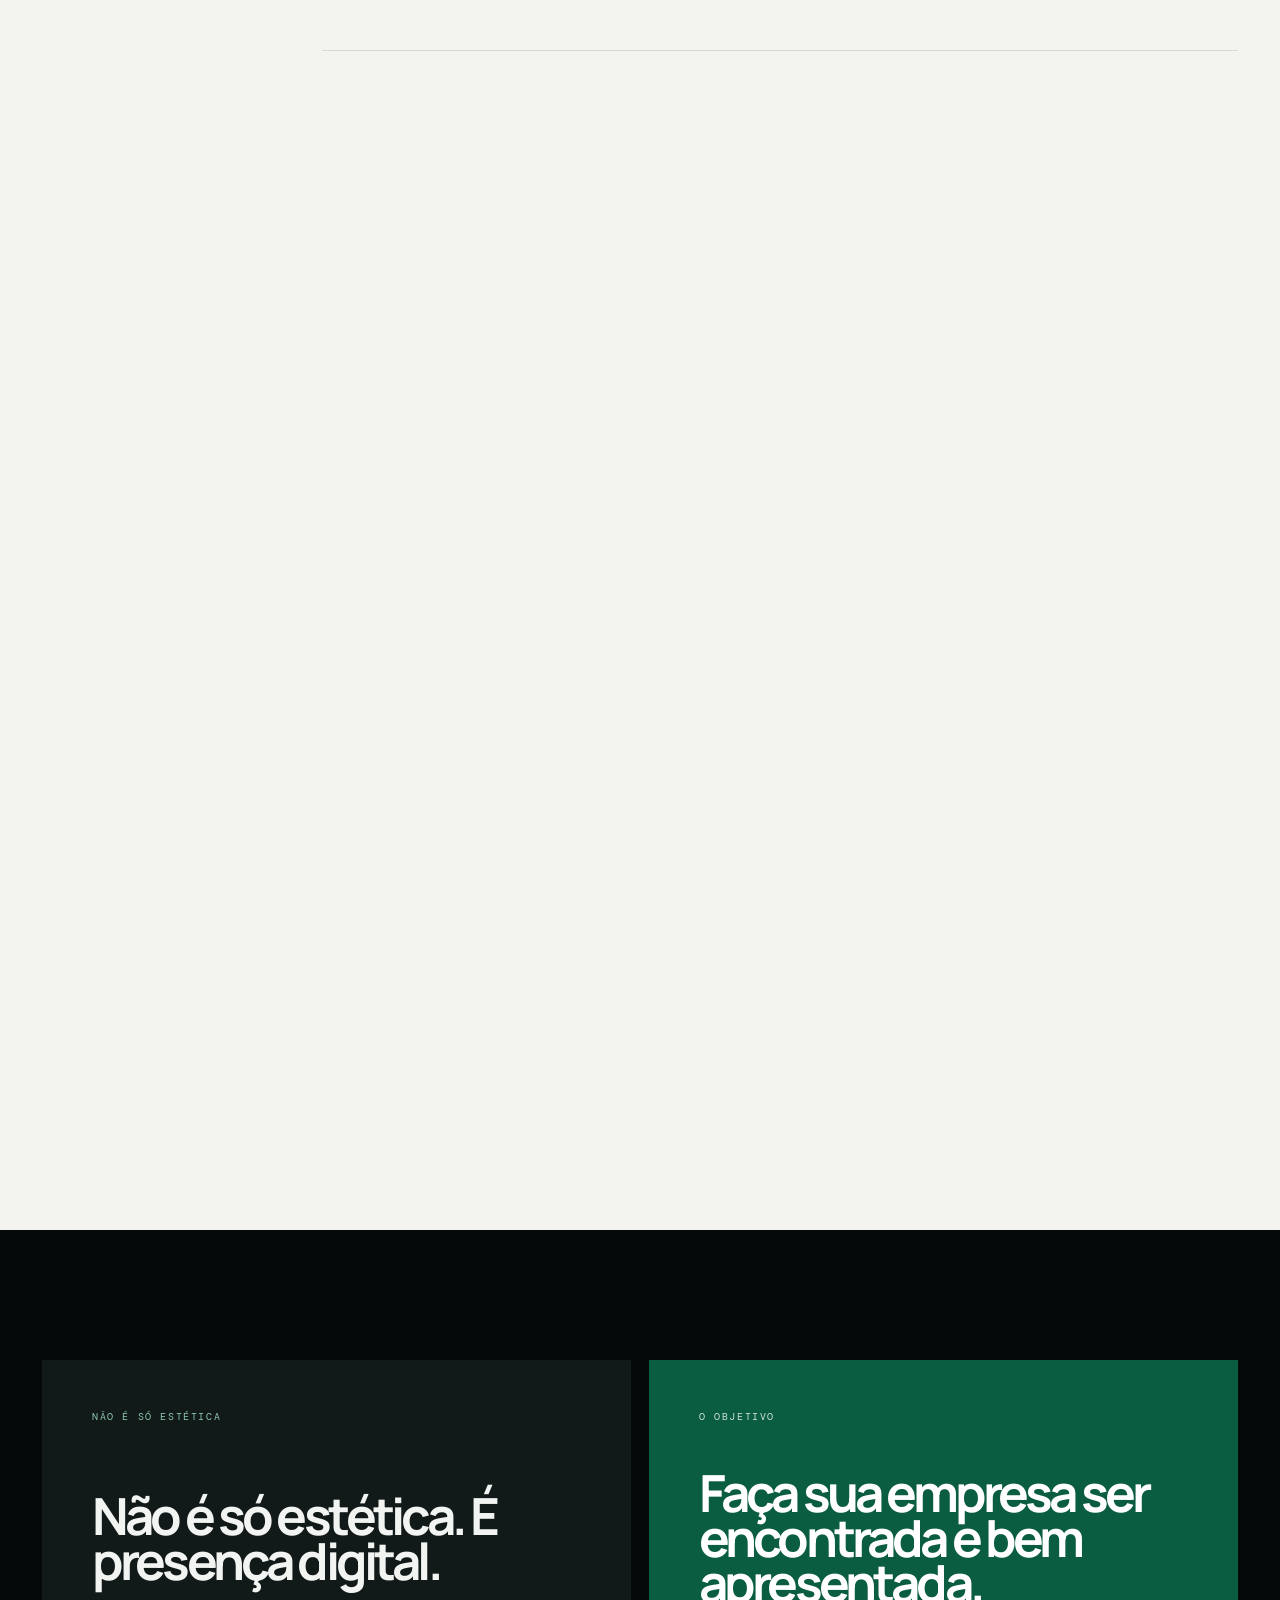
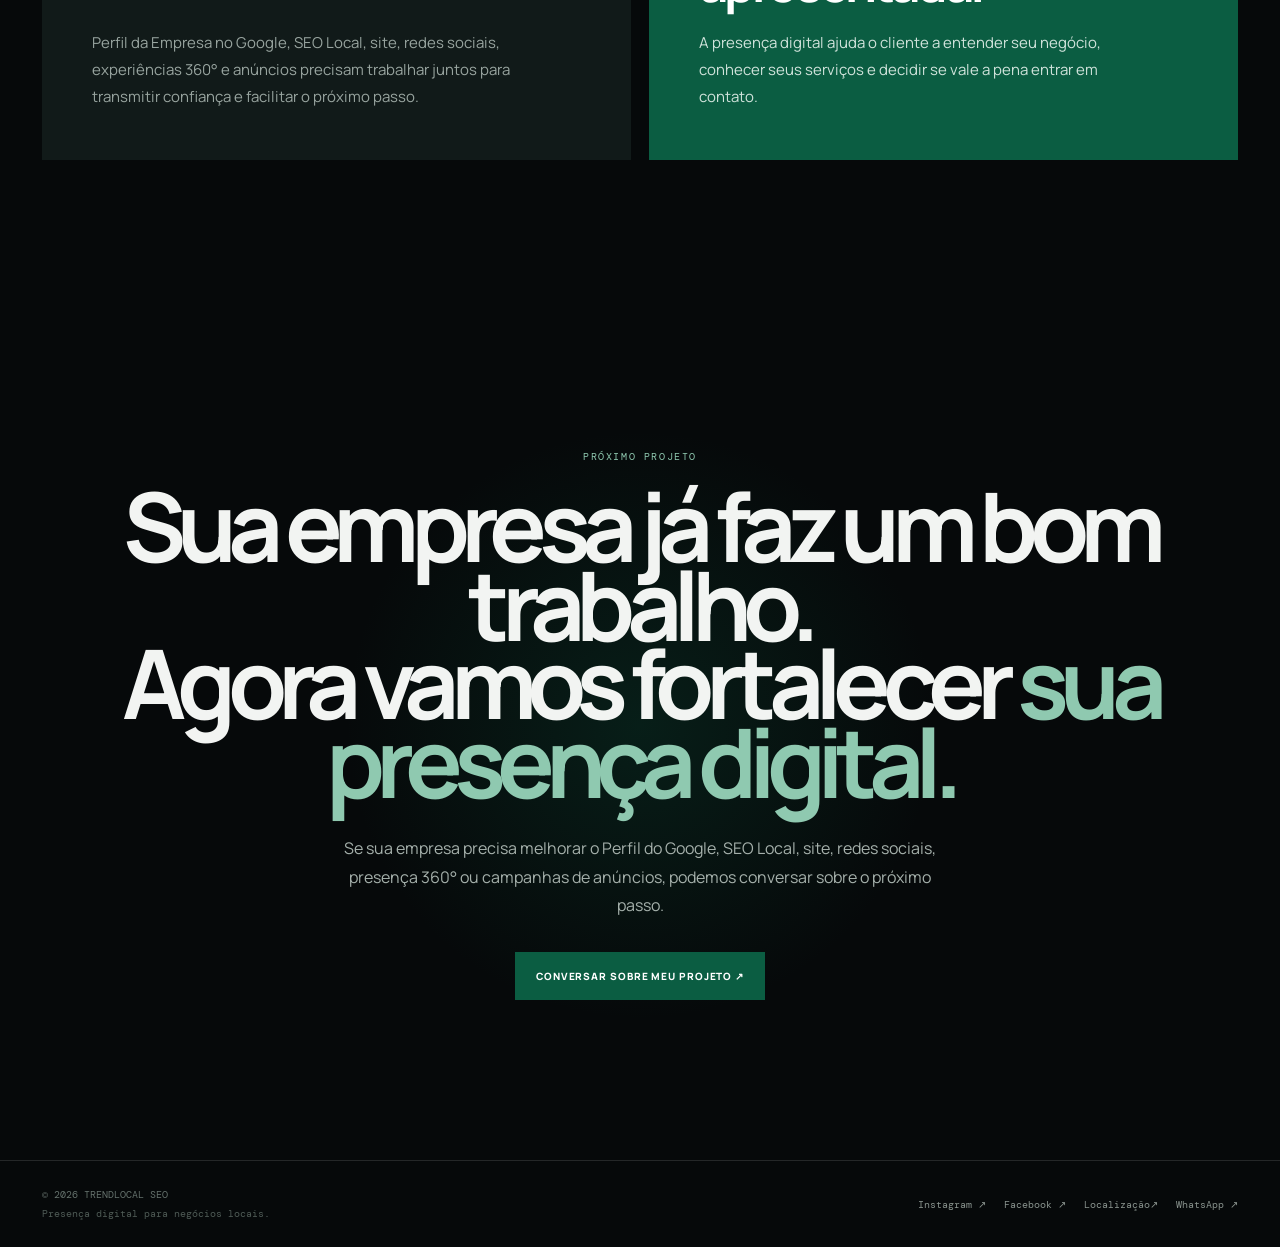
==== commit 1c6fc36f: "ajuste layout" ====
--- a/index.html
+++ b/index.html
@@ -225,17 +225,9 @@
             text-transform: uppercase;
         }
 
-        .nav-cta {
-            border: 1px solid rgba(143,201,176,.5);
-            padding: 11px 16px;
+        .links a:hover {
             color: var(--green-light);
-            transition: .3s ease;
-        }
-
-        .nav-cta:hover {
-            background: var(--green);
-            color: white;
-            border-color: var(--green);
+            transition: color .3s;
         }
 
 
@@ -485,7 +477,7 @@
 
 
         /* =========================================================
-           PORTFÓLIO (DE PONTA A PONTA)
+           PORTFÓLIO E CARD 360 (PADRONIZADOS)
         ========================================================= */
 
         .work {
@@ -526,6 +518,7 @@
             margin: 0 auto 18px;
             overflow: hidden;
             background: #111;
+            display: block;
         }
 
         .case img {
@@ -572,6 +565,7 @@
             font-size: clamp(3rem, 6vw, 6.5rem);
             line-height: .84;
             letter-spacing: -.075em;
+            color: #fff;
         }
 
         .case-meta {
@@ -591,6 +585,7 @@
             letter-spacing: .1em;
             text-transform: uppercase;
             transition: .3s;
+            color: #fff;
         }
 
         .case:hover .case-tag {
@@ -598,65 +593,6 @@
             border-color: var(--green);
         }
 
-
-        /* =========================================================
-           360° GATEWAY
-        ========================================================= */
-
-        .tour-gateway {
-            padding: 55px 0 120px;
-            background: var(--bg);
-        }
-
-        .tour-gateway-inner {
-            border-top: 1px solid var(--line);
-            border-bottom: 1px solid var(--line);
-            padding: 48px 0;
-            display: flex;
-            align-items: flex-end;
-            justify-content: space-between;
-            gap: 40px;
-        }
-
-        .tour-gateway h2 {
-            font-size: clamp(3rem, 5vw, 6rem);
-            line-height: .88;
-            letter-spacing: -.075em;
-        }
-
-        .tour-gateway h2 em {
-            font-style: normal;
-            color: var(--green-light);
-        }
-
-        .tour-link {
-            display: inline-flex;
-            align-items: center;
-            gap: 18px;
-            padding: 15px 0;
-            border-bottom: 1px solid rgba(143,201,176,.45);
-            color: var(--green-light);
-            font-family: "DM Mono", monospace;
-            font-size: 10px;
-            letter-spacing: .12em;
-            text-transform: uppercase;
-            transition: .3s ease;
-            white-space: nowrap;
-        }
-
-        .tour-link span {
-            font-size: 16px;
-            transition: transform .3s ease;
-        }
-
-        .tour-link:hover {
-            color: white;
-            border-color: var(--green-light);
-        }
-
-        .tour-link:hover span {
-            transform: translate(4px, -4px);
-        }
 
         /* =========================================================
            BIG IDEA
@@ -971,14 +907,14 @@
 
 
         /* =========================================================
-           MOBILE (CORRIGIDO PARA O POCO F7)
+           MOBILE
         ========================================================= */
 
         @media (max-width: 760px) {
             :root {
                 --side-space: 20px;
             }
-            /* Adicione estas linhas logo abaixo para descer a faixa verde */
+
             .service-strip {
                 margin-top: 70px; 
             }
@@ -995,31 +931,22 @@
                 position: relative !important;
                 display: flex !important;
                 align-items: center !important;
-                justify-content: center !important;
+                justify-content: space-between !important;
                 width: 100% !important;
                 height: 70px !important;
-                padding: 0 !important;
+                padding: 0 15px !important;
                 margin: 0 !important;
             }
 
-            .nav > a[aria-label="TrendLocal"] {
-                position: absolute !important;
-                left: 50% !important;
-                top: 50% !important;
-                width: max-content !important;
-                height: max-content !important;
-                transform: translate(-50%, -50%) !important;
-                z-index: 101 !important;
-            }
-
-            .nav > a[aria-label="TrendLocal"] .brand-logo {
-                display: block !important;
-                width: auto !important;
-                height: 120px !important;
+            .brand-logo {
+                height: 100px !important;
+                margin: 0 !important;
             }
 
             .links {
-                display: none !important;
+                display: flex !important;
+                gap: 15px !important;
+                font-size: 9px !important;
             }
 
             .hero {
@@ -1033,7 +960,6 @@
                 letter-spacing: -.065em;
             }
 
-            /* Correção das Grids que quebravam o layout para a direita no mobile */
             .grid-label {
                 grid-template-columns: 1fr !important;
                 gap: 20px !important;
@@ -1112,23 +1038,6 @@
                 padding: 30px;
             }
 
-            .tour-gateway {
-                padding: 25px 0 80px;
-            }
-
-            .tour-gateway-inner {
-                display: block;
-                padding: 34px 0;
-            }
-
-            .tour-gateway h2 {
-                font-size: clamp(2.8rem, 10vw, 4.5rem);
-            }
-
-            .tour-link {
-                margin-top: 30px;
-            }
-
             .big-idea h2 {
                 font-size: clamp(2.8rem, 8vw, 4.5rem);
             }
@@ -1150,12 +1059,6 @@
             .foot-links {
                 justify-content: center;
                 gap: 12px 18px;
-            }
-        }
-
-        @media (max-width: 380px) {
-            .hero h1 {
-                font-size: 2.2rem;
             }
         }
     </style>
@@ -1172,7 +1075,6 @@
                 <a href="#projetos">Projetos</a>
                 <a href="#servicos">Serviços</a>
                 <a href="/360/">360°</a>
-                <a class="nav-cta" href="#contato">Falar sobre meu projeto ↗</a>
             </div>
         </div>
     </nav>
@@ -1256,7 +1158,7 @@
                         </h2>
                     </div>
                     <div class="counter">
-                        04 PROJETOS / EM DESTAQUE
+                        05 PROJETOS / EM DESTAQUE
                     </div>
                 </div>
             </div>
@@ -1324,18 +1226,23 @@
                     </div>
                 </div>
             </article>
-        </section>
-
-        <section class="tour-gateway">
-            <div class="container tour-gateway-inner reveal">
-                <div>
-                    <div class="kicker">Experiências imersivas</div>
-                    <h2>Explore os projetos<br><em>em 360°.</em></h2>
+
+            <!-- NOVO CARD 360 PADRONIZADO NO FINAL DOS PROJETOS -->
+            <article class="case zoom-reveal">
+                <img loading="lazy" src="/360/img/card-360.webp"
+                    alt="Galeria de tours virtuais 360 graus da TrendLocal SEO">
+                <div class="case-info">
+                    <div>
+                        <div class="case-num">05 / EXPERIÊNCIAS IMERSIVAS</div>
+                        <h3>Galeria de Tours<br>e Fotos 360°</h3>
+                    </div>
+                    <div class="case-meta">
+                        Explore ambientes em imersão total<br>
+                        Veja todos os locais fotografados
+                        <a href="/360/" class="case-tag">Ver galeria completa ↗</a>
+                    </div>
                 </div>
-                <a class="tour-link" href="/360/">
-                    Ver galeria 360° <span>↗</span>
-                </a>
-            </div>
+            </article>
         </section>
 
         <section class="big-idea">
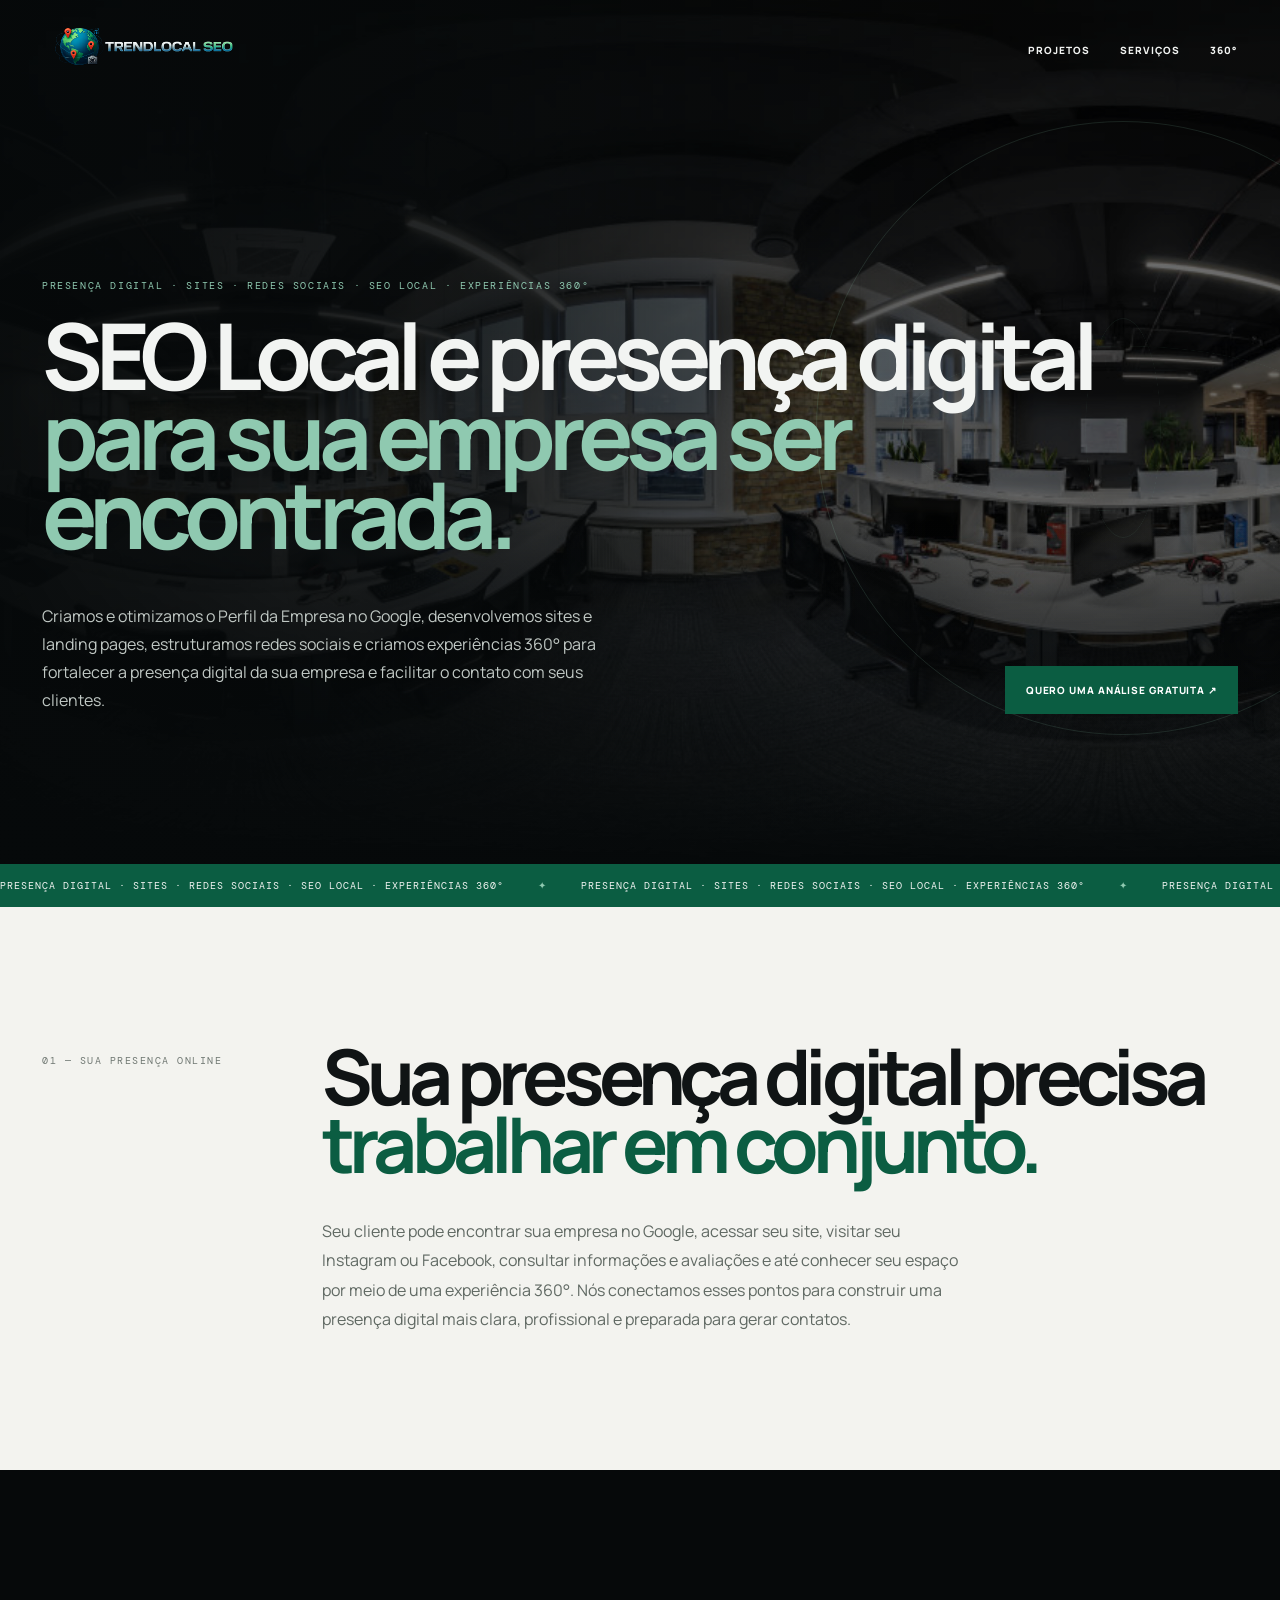
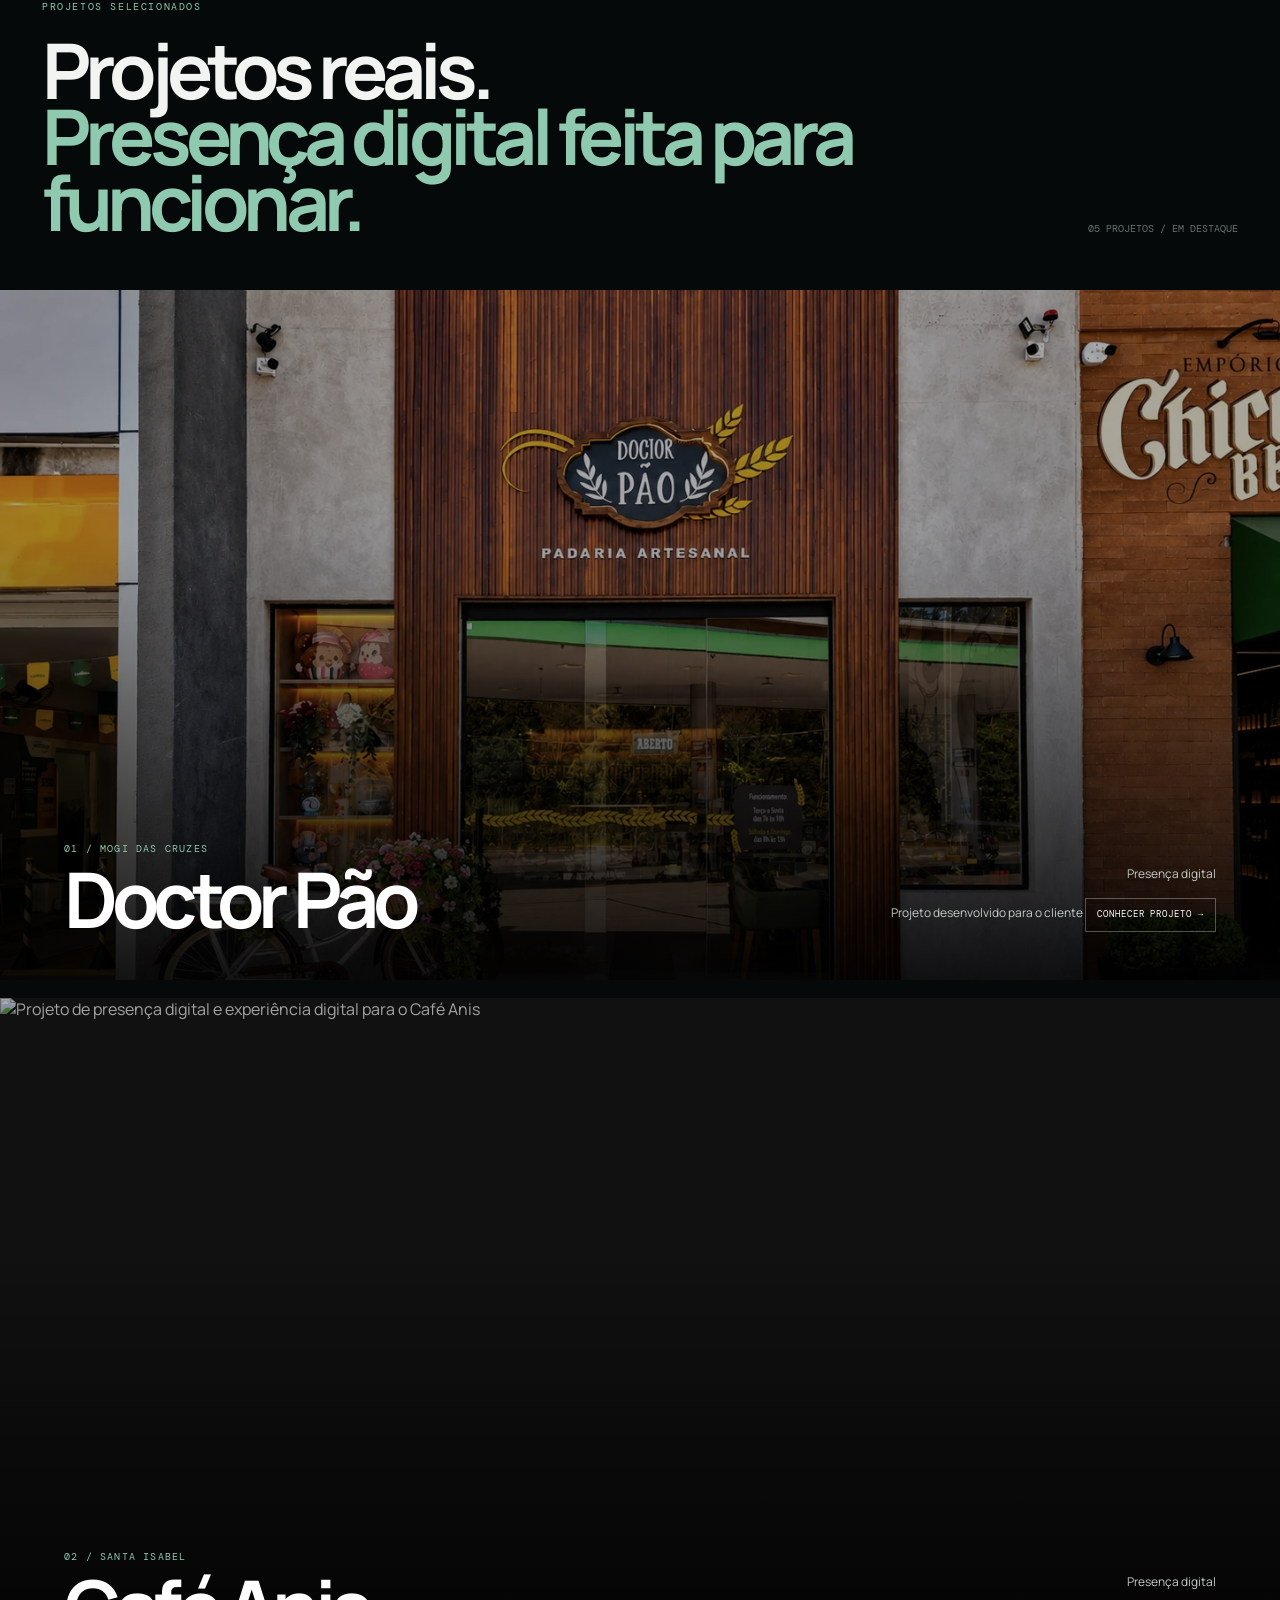
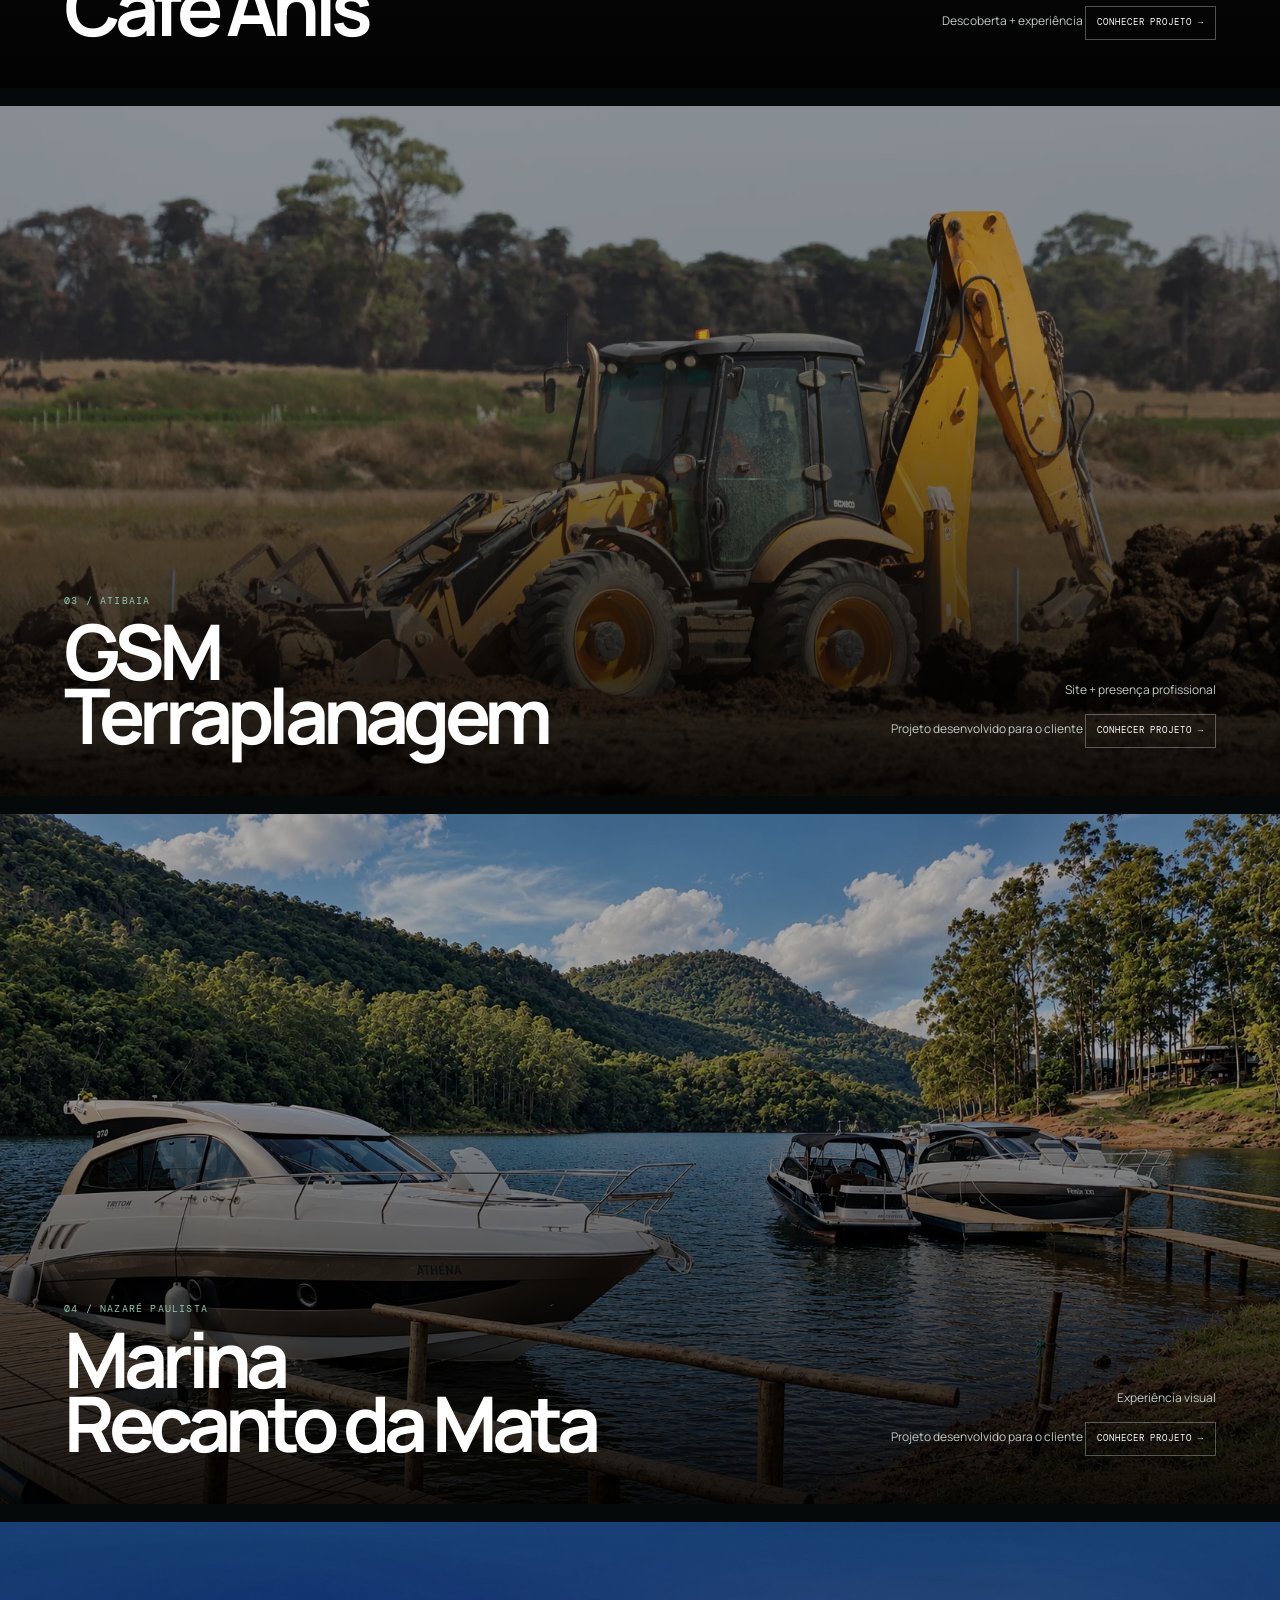
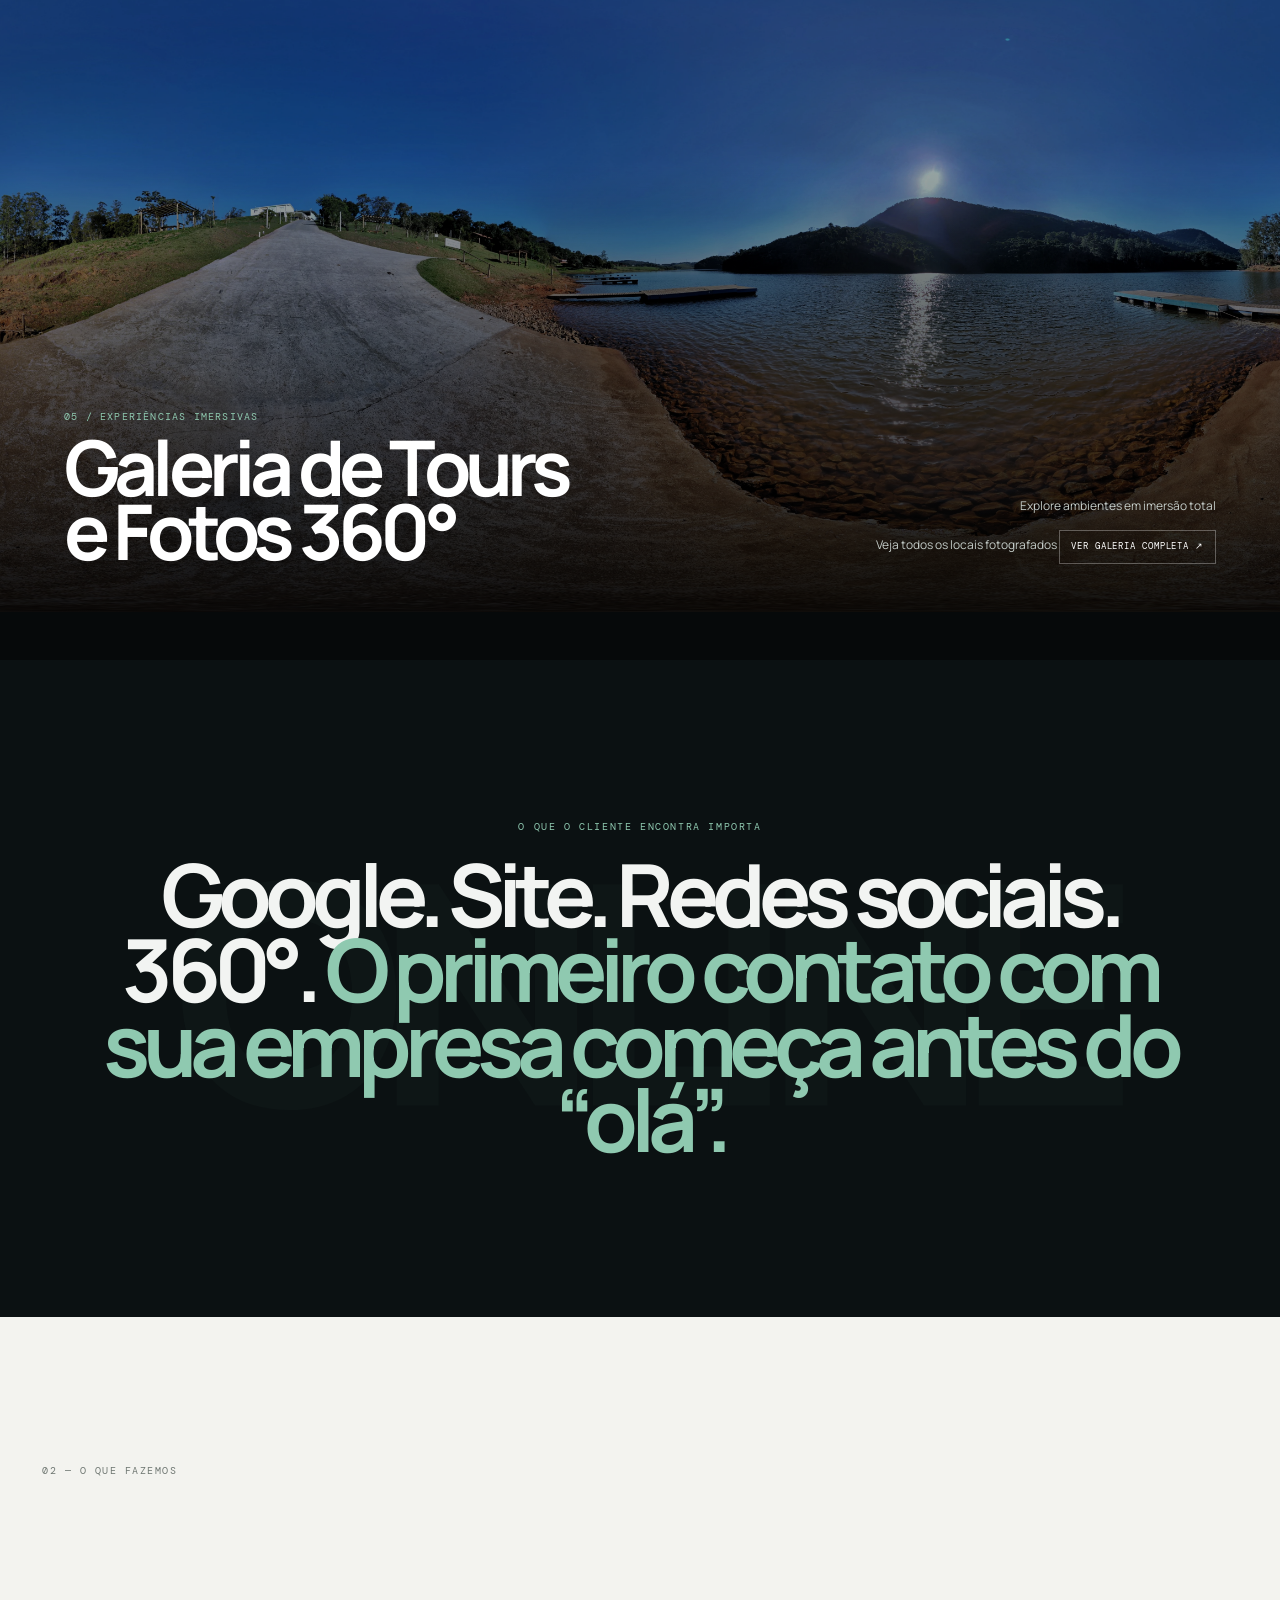
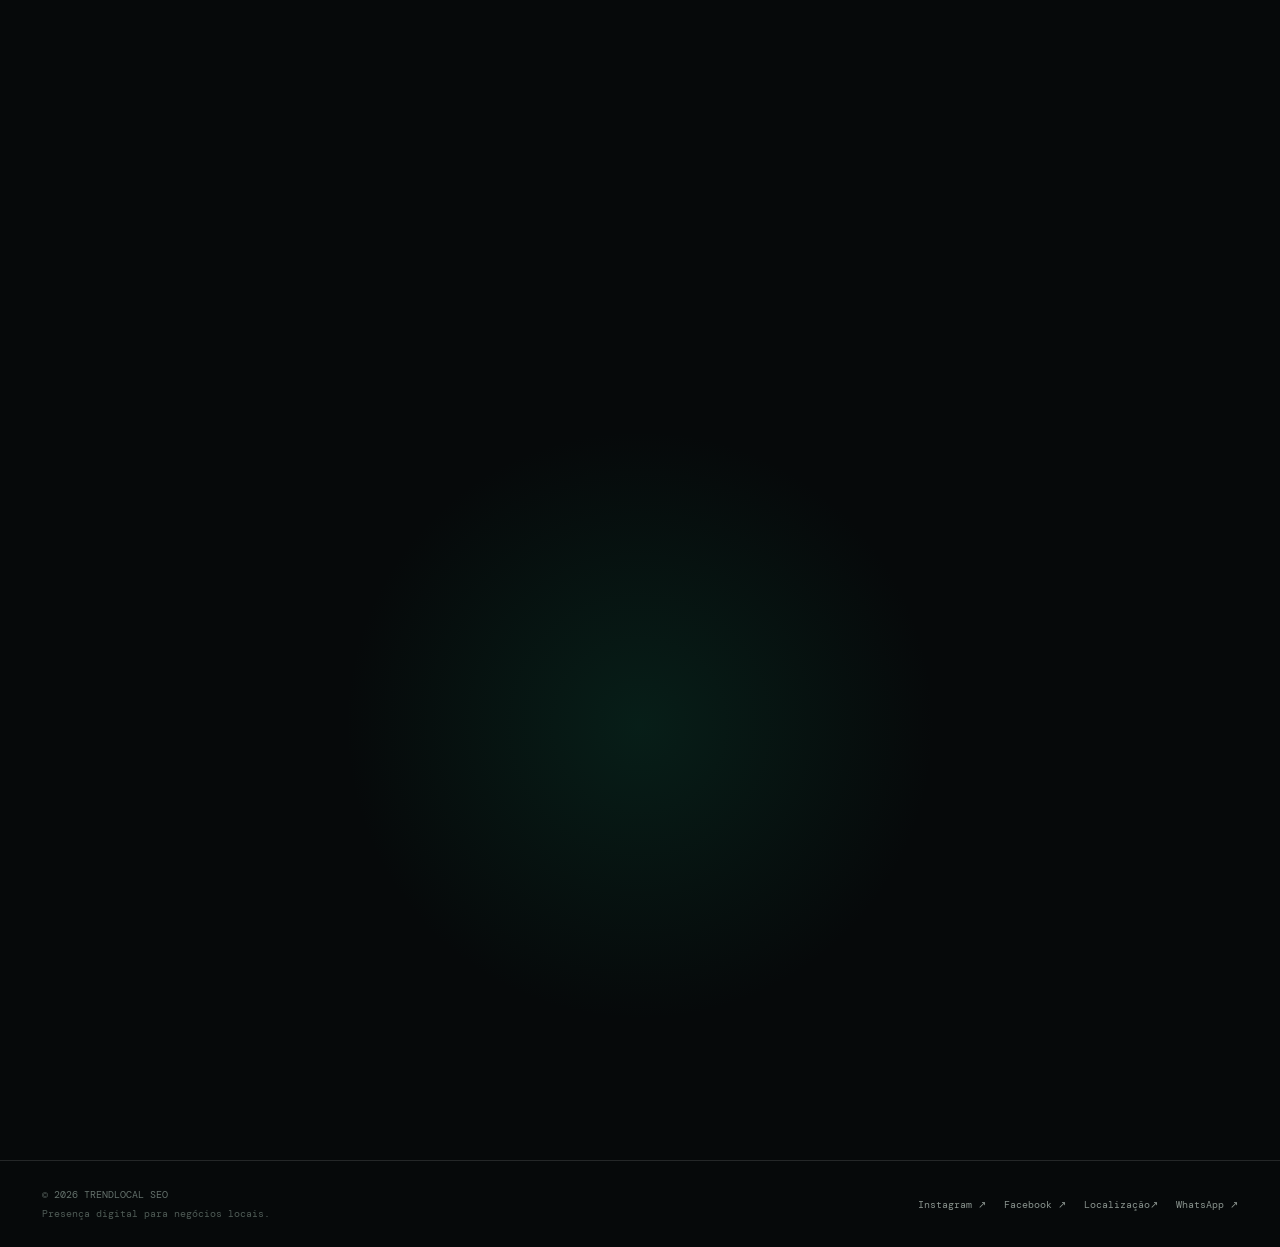
==== commit 63b574d5: "adição gsm e foto Marina" ====
--- a/index.html
+++ b/index.html
@@ -1196,23 +1196,23 @@
             </article>
 
             <article class="case zoom-reveal">
-                <img loading="lazy" src="https://images.unsplash.com/photo-1530046339160-ce3e530c7d2f?auto=format&fit=crop&w=2200&q=90"
-                    alt="Site e presença digital desenvolvidos para a Up Auto Mecânica">
+                <img loading="lazy" src="gsm-terraplanagem.webp"
+                    alt="Site e presença digital desenvolvidos para a GSM Terraplanagem">
                 <div class="case-info">
                     <div>
-                        <div class="case-num">03 / MOGI DAS CRUZES</div>
-                        <h3>Up Auto<br>Mecânica</h3>
+                        <div class="case-num">03 / ATIBAIA</div>
+                        <h3>GSM<br>Terraplanagem</h3>
                     </div>
                     <div class="case-meta">
                         Site + presença profissional<br>
                         Projeto desenvolvido para o cliente
-                        <a href="https://upautomecanica.github.io/" class="case-tag" target="_blank" rel="noopener">Conhecer projeto →</a>
+                        <a href="https://www.gsmterraplanagem.com.br/" class="case-tag" target="_blank" rel="noopener">Conhecer projeto →</a>
                     </div>
                 </div>
             </article>
 
             <article class="case zoom-reveal">
-                <img loading="lazy" src="marina-recanto.png"
+                <img loading="lazy" src="marina-recanto.webp"
                     alt="Projeto de experiência visual para a Marina Recanto da Mata em Nazaré Paulista">
                 <div class="case-info">
                     <div>
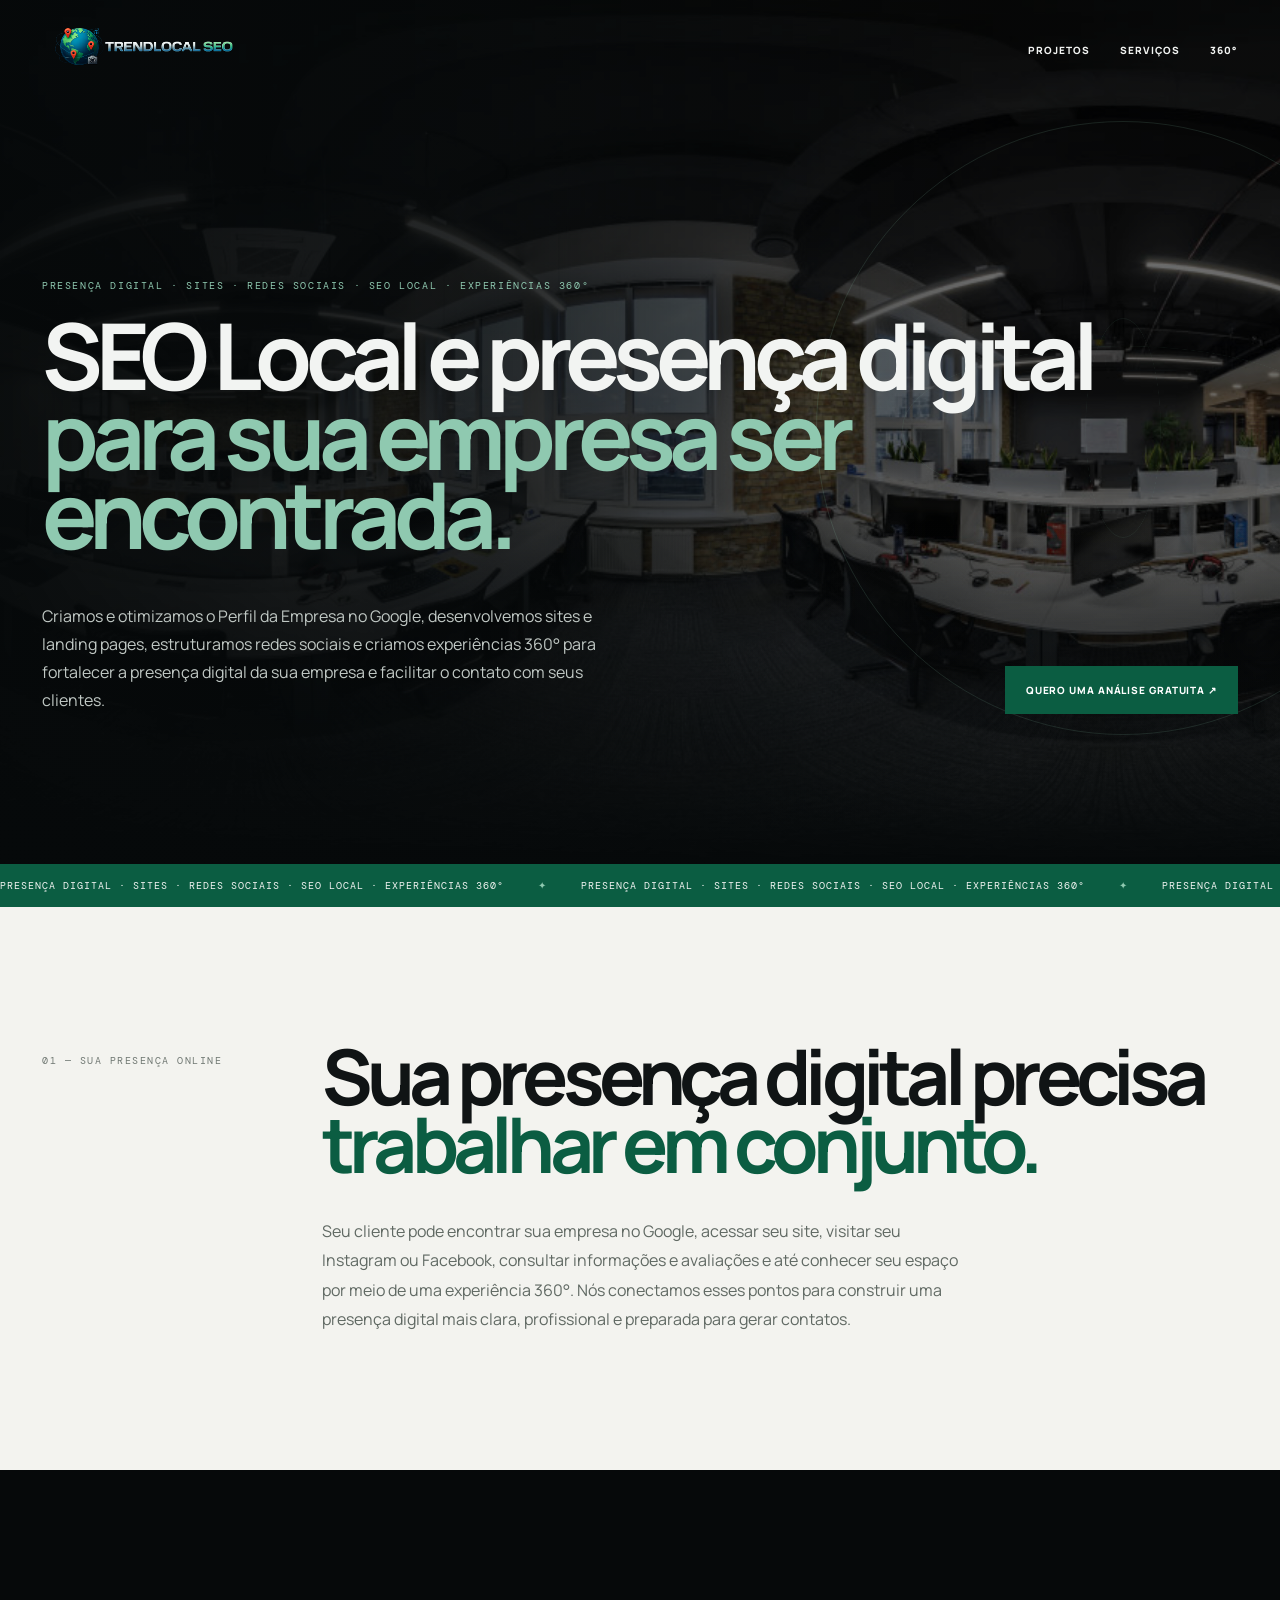
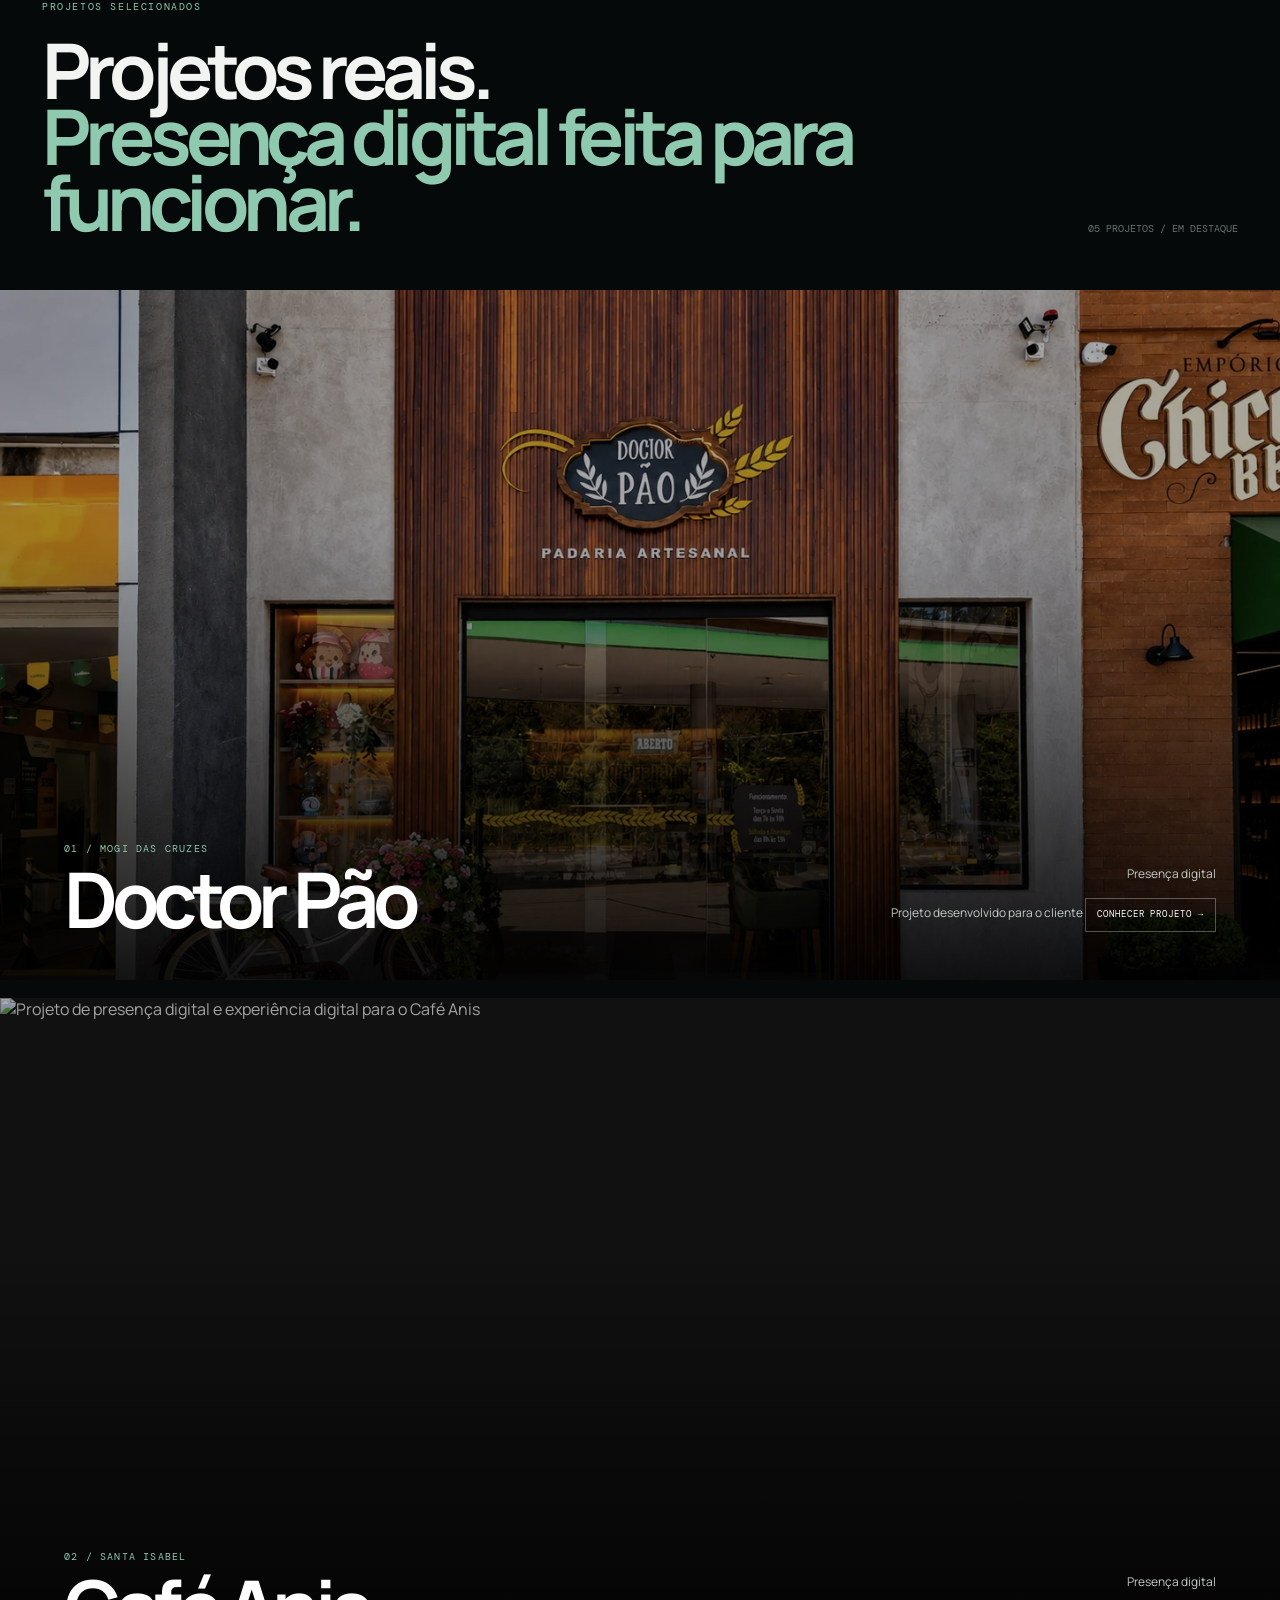
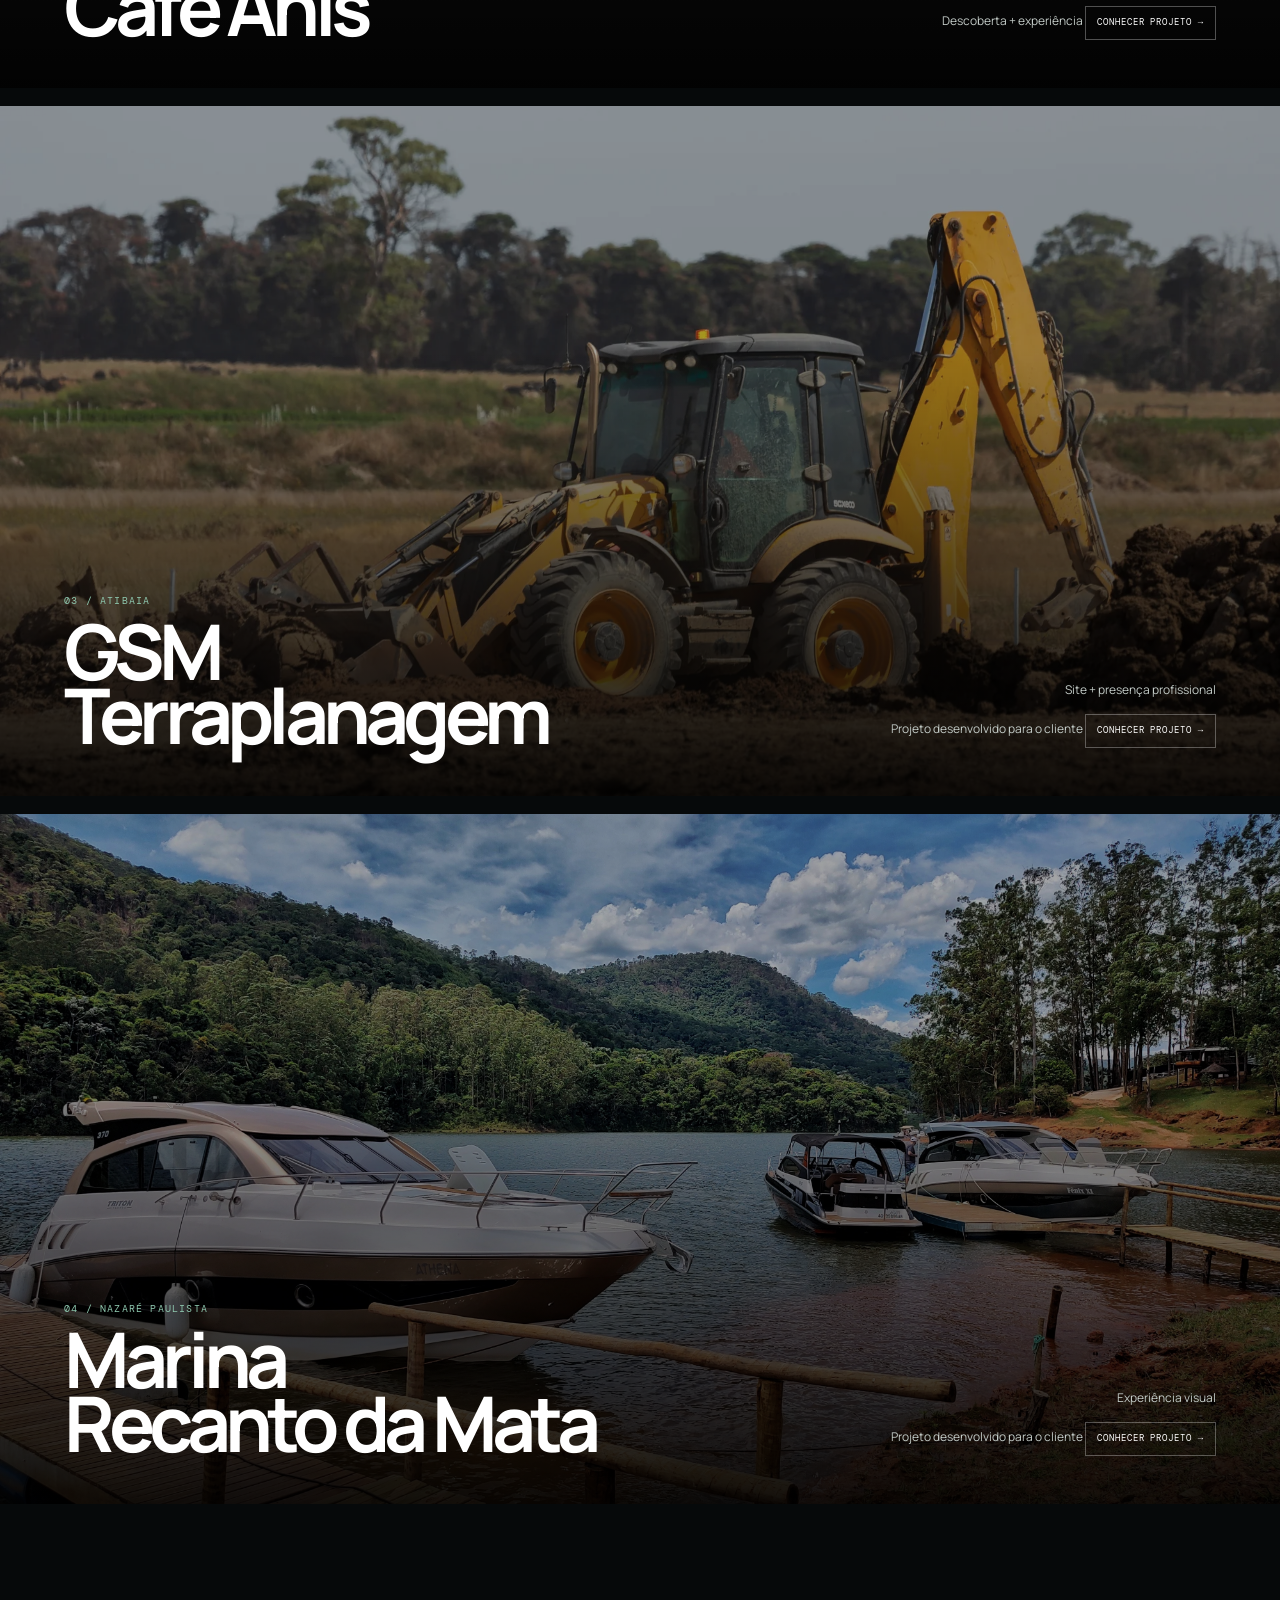
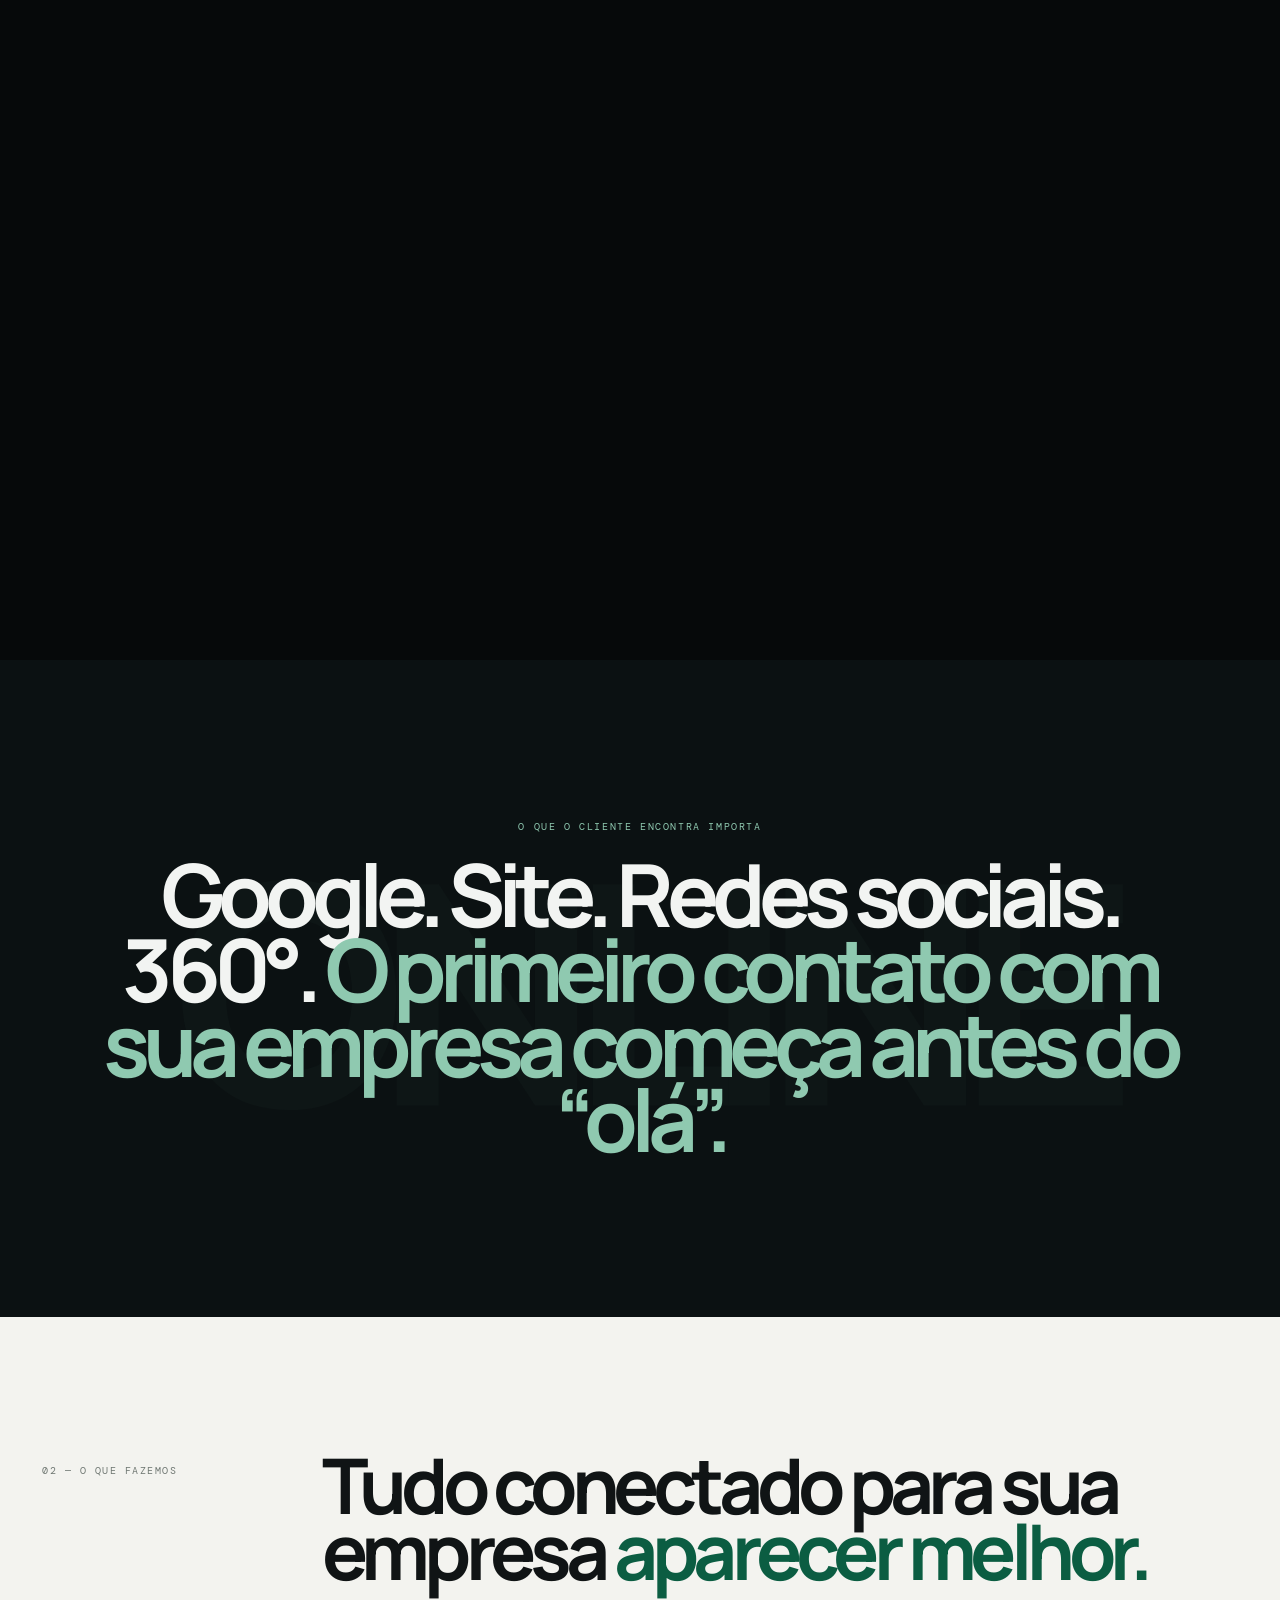
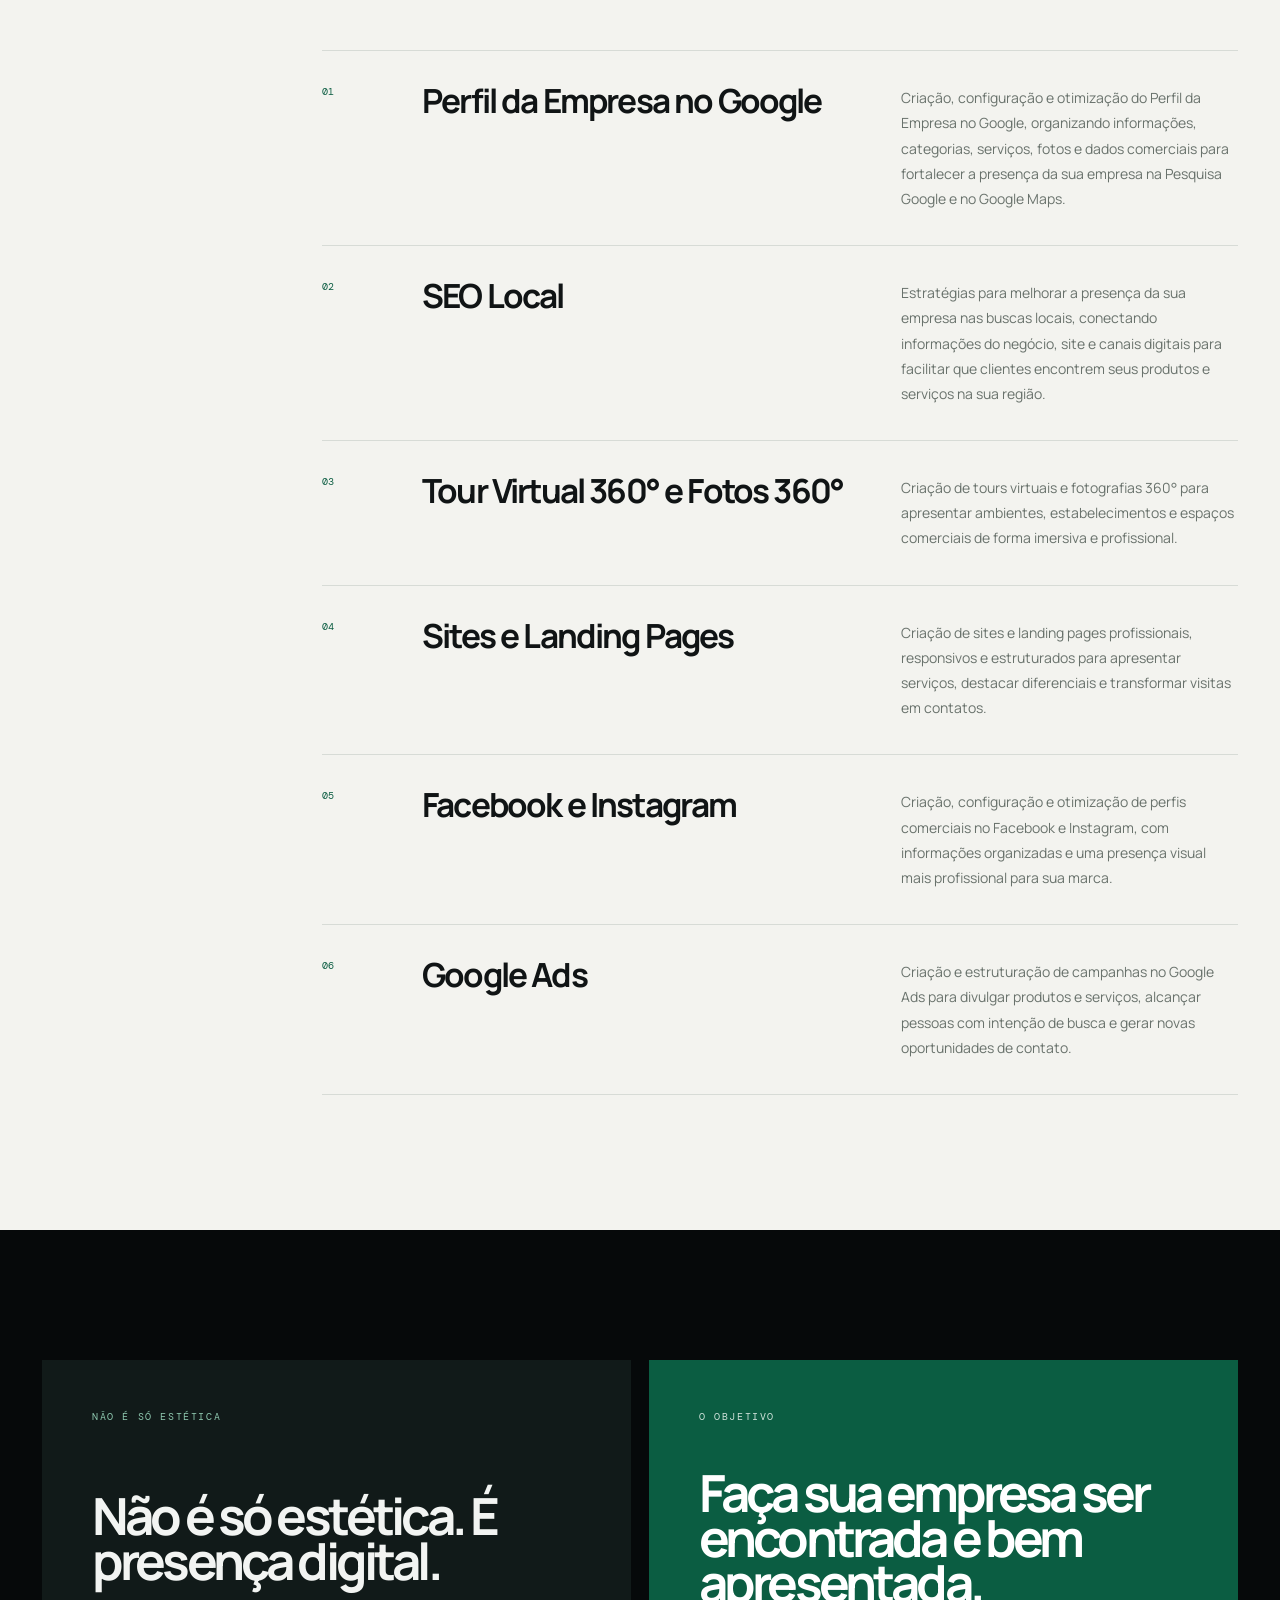
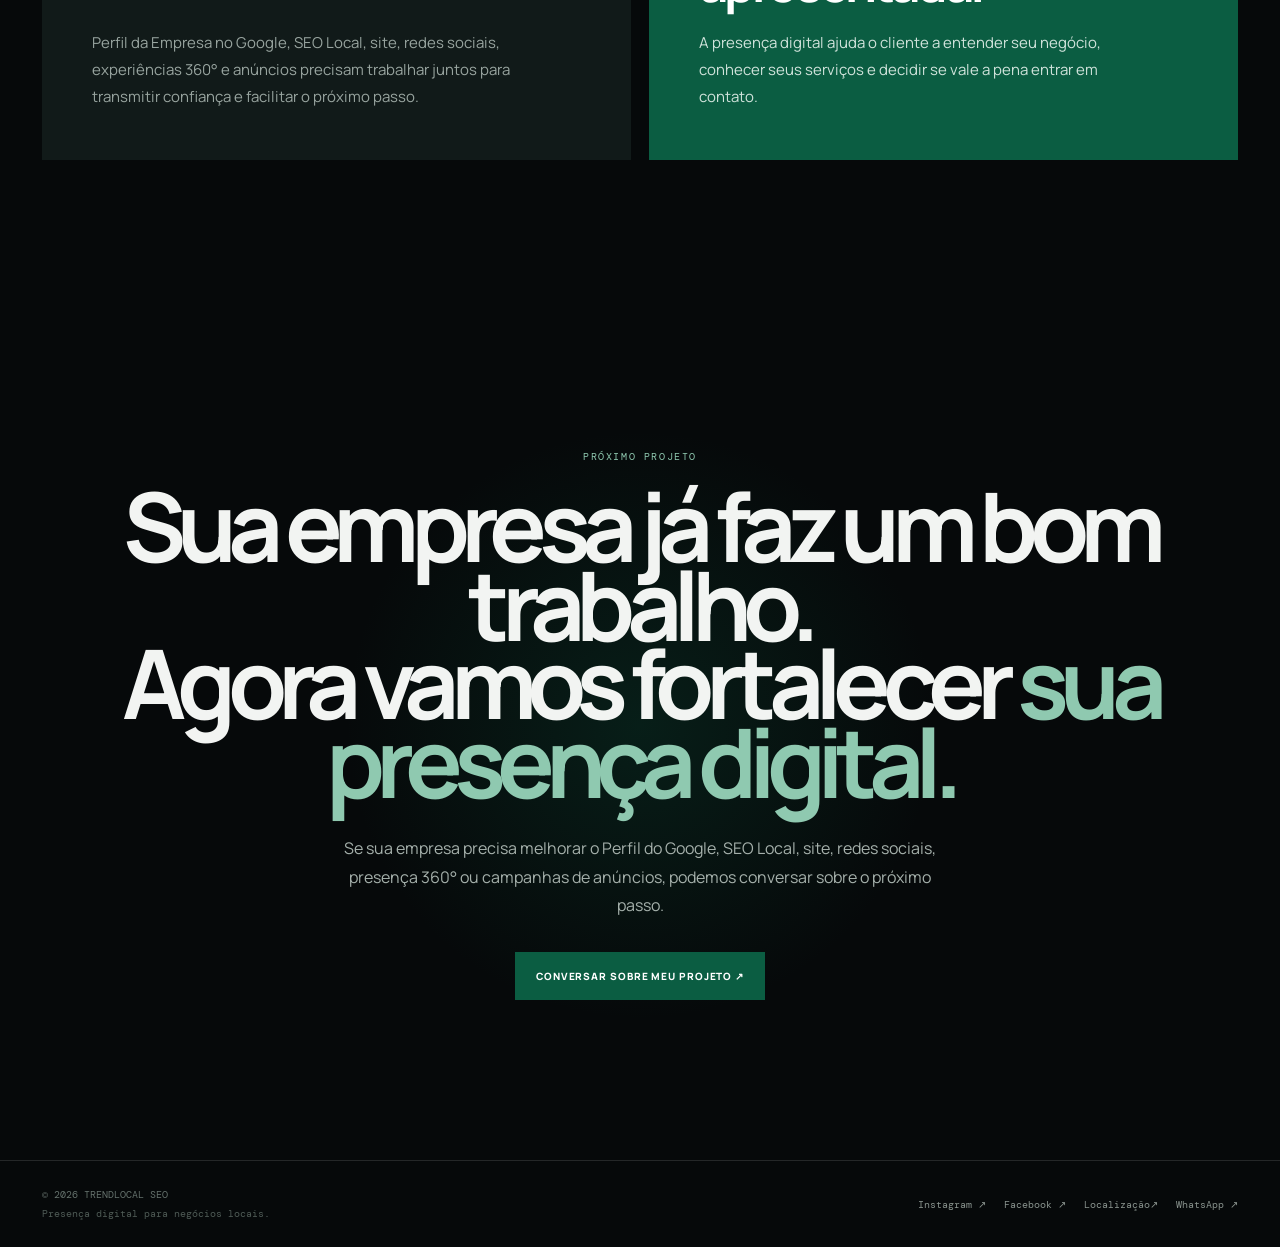
==== commit 0ecf36c8: "Adiciona favicon em todas as páginas" ====
--- a/index.html
+++ b/index.html
@@ -9,6 +9,7 @@
 
     <title>TrendLocal SEO | Perfil do Google, SEO Local, Sites e Google Ads</title>
     <link rel="canonical" href="https://trendlocalseo.com.br/">
+    <link rel="icon" type="image/png" href="logo1.png">
 
     <meta name="robots" content="index, follow, max-image-preview:large">
 
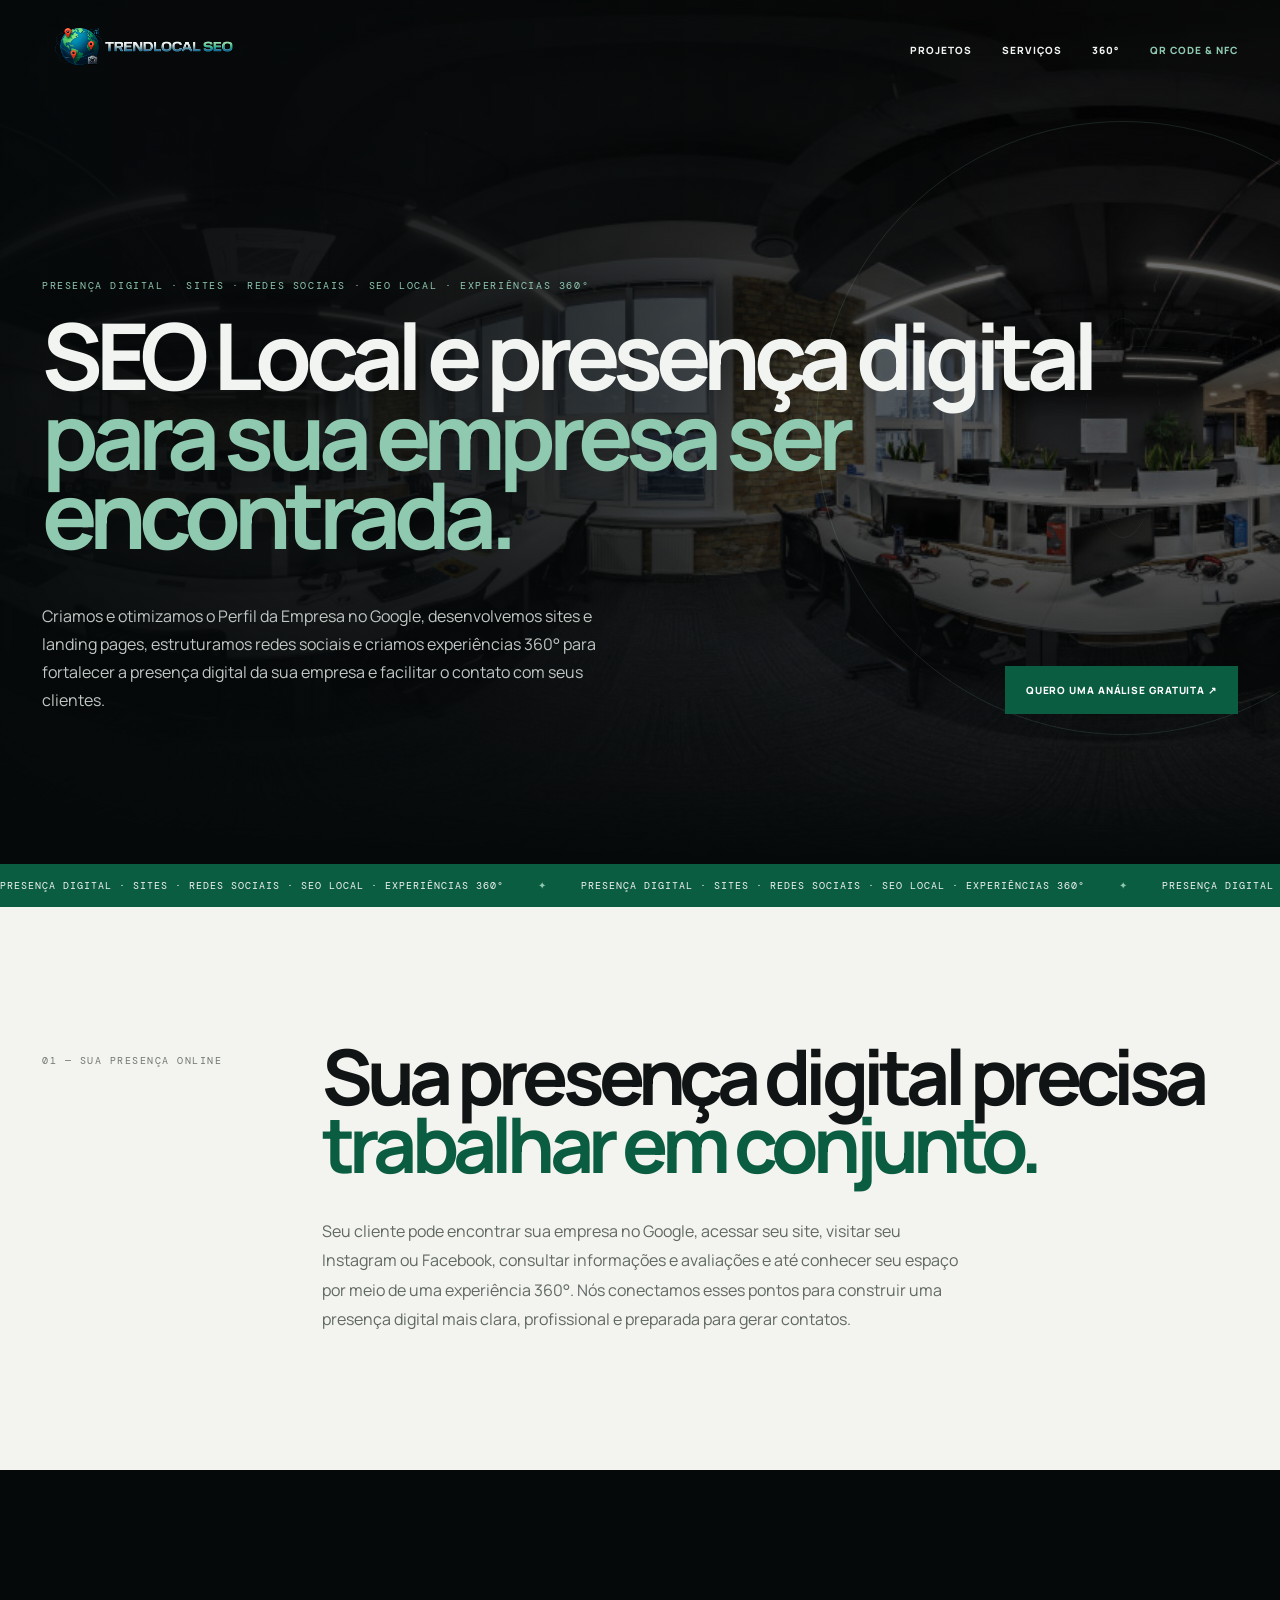
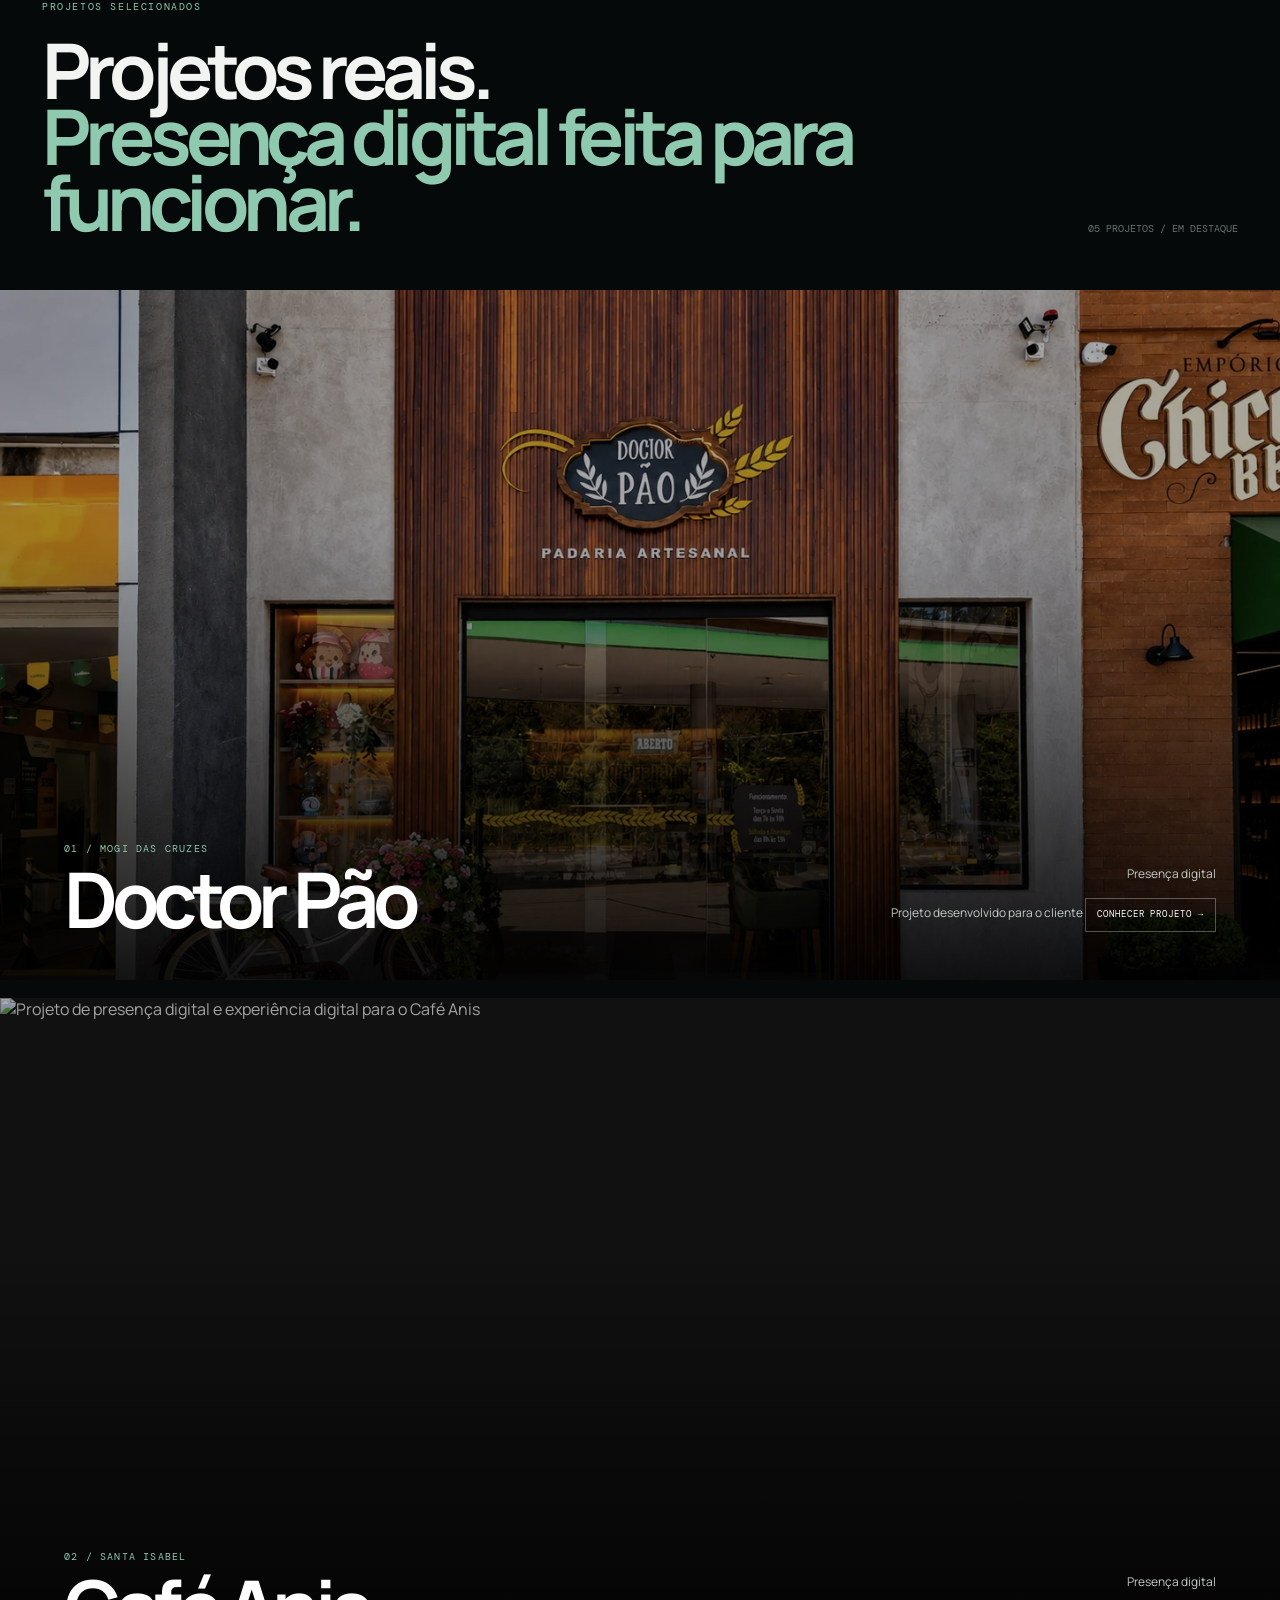
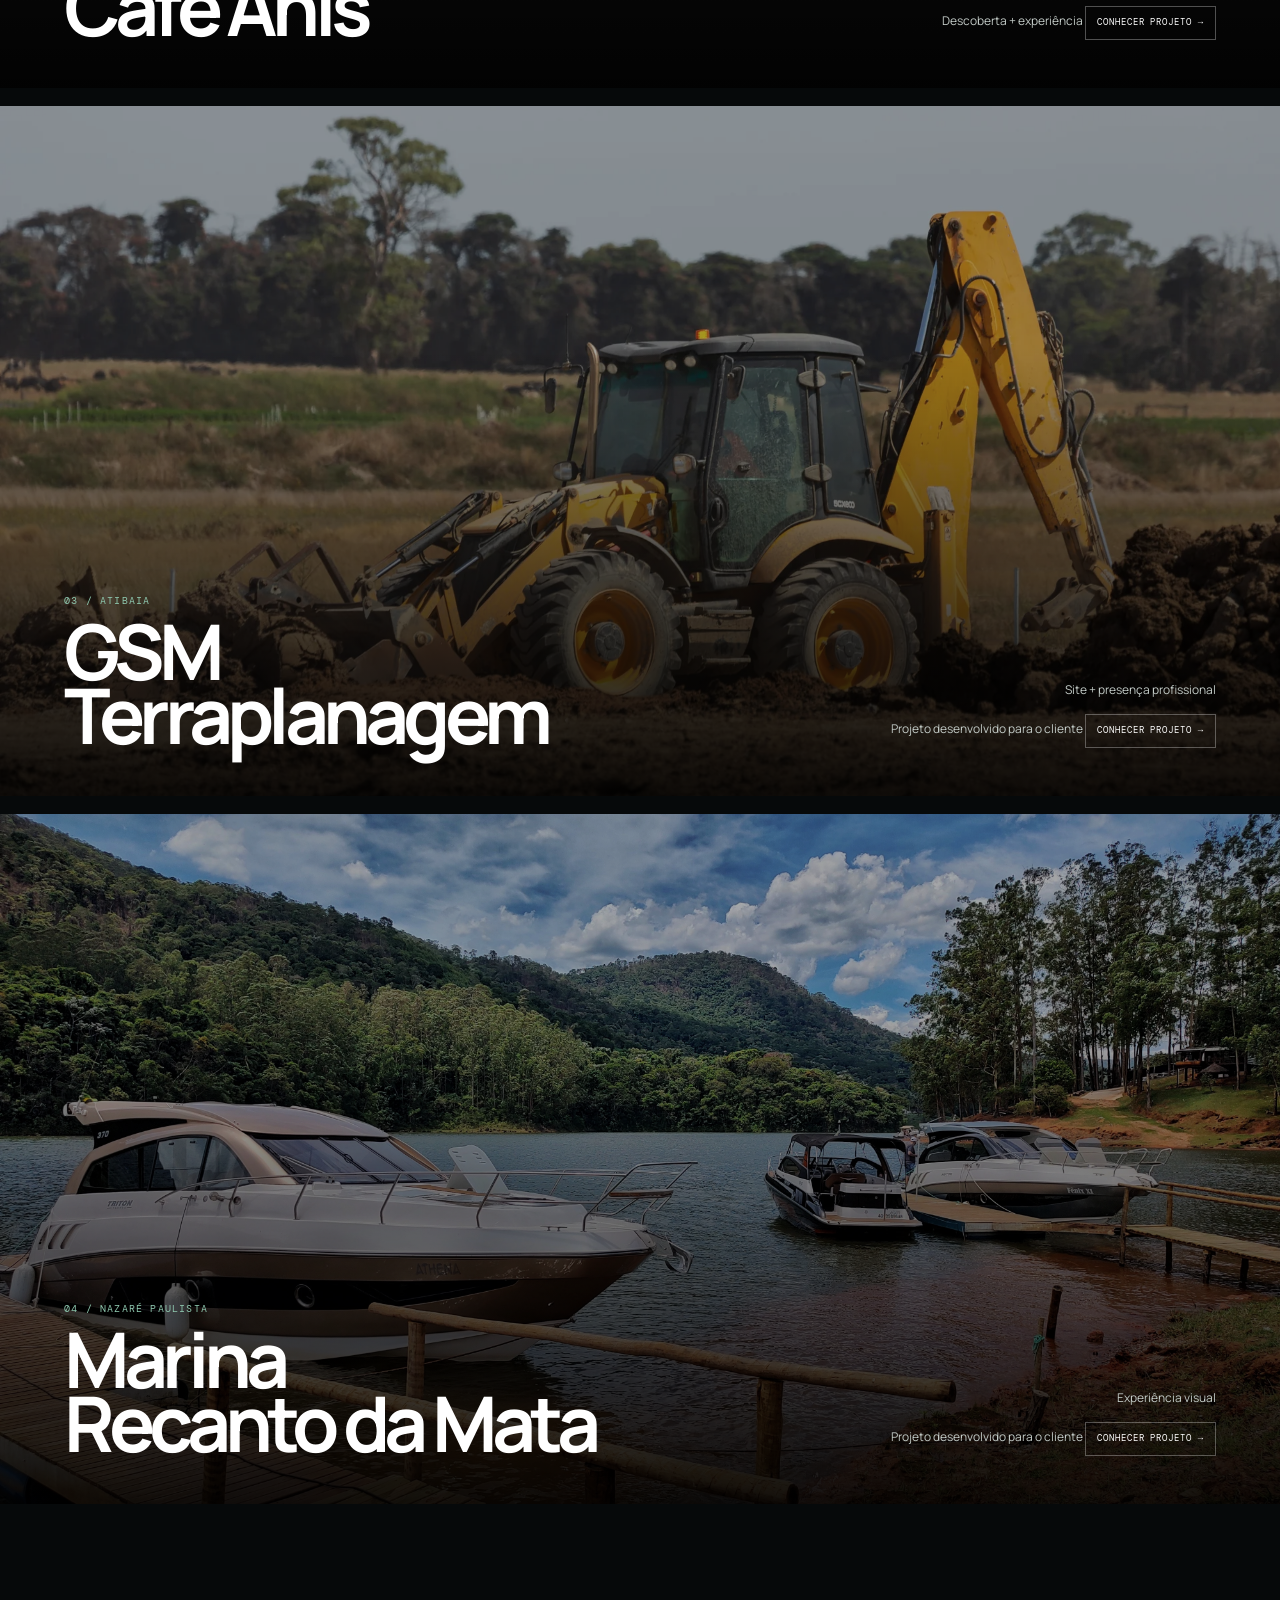
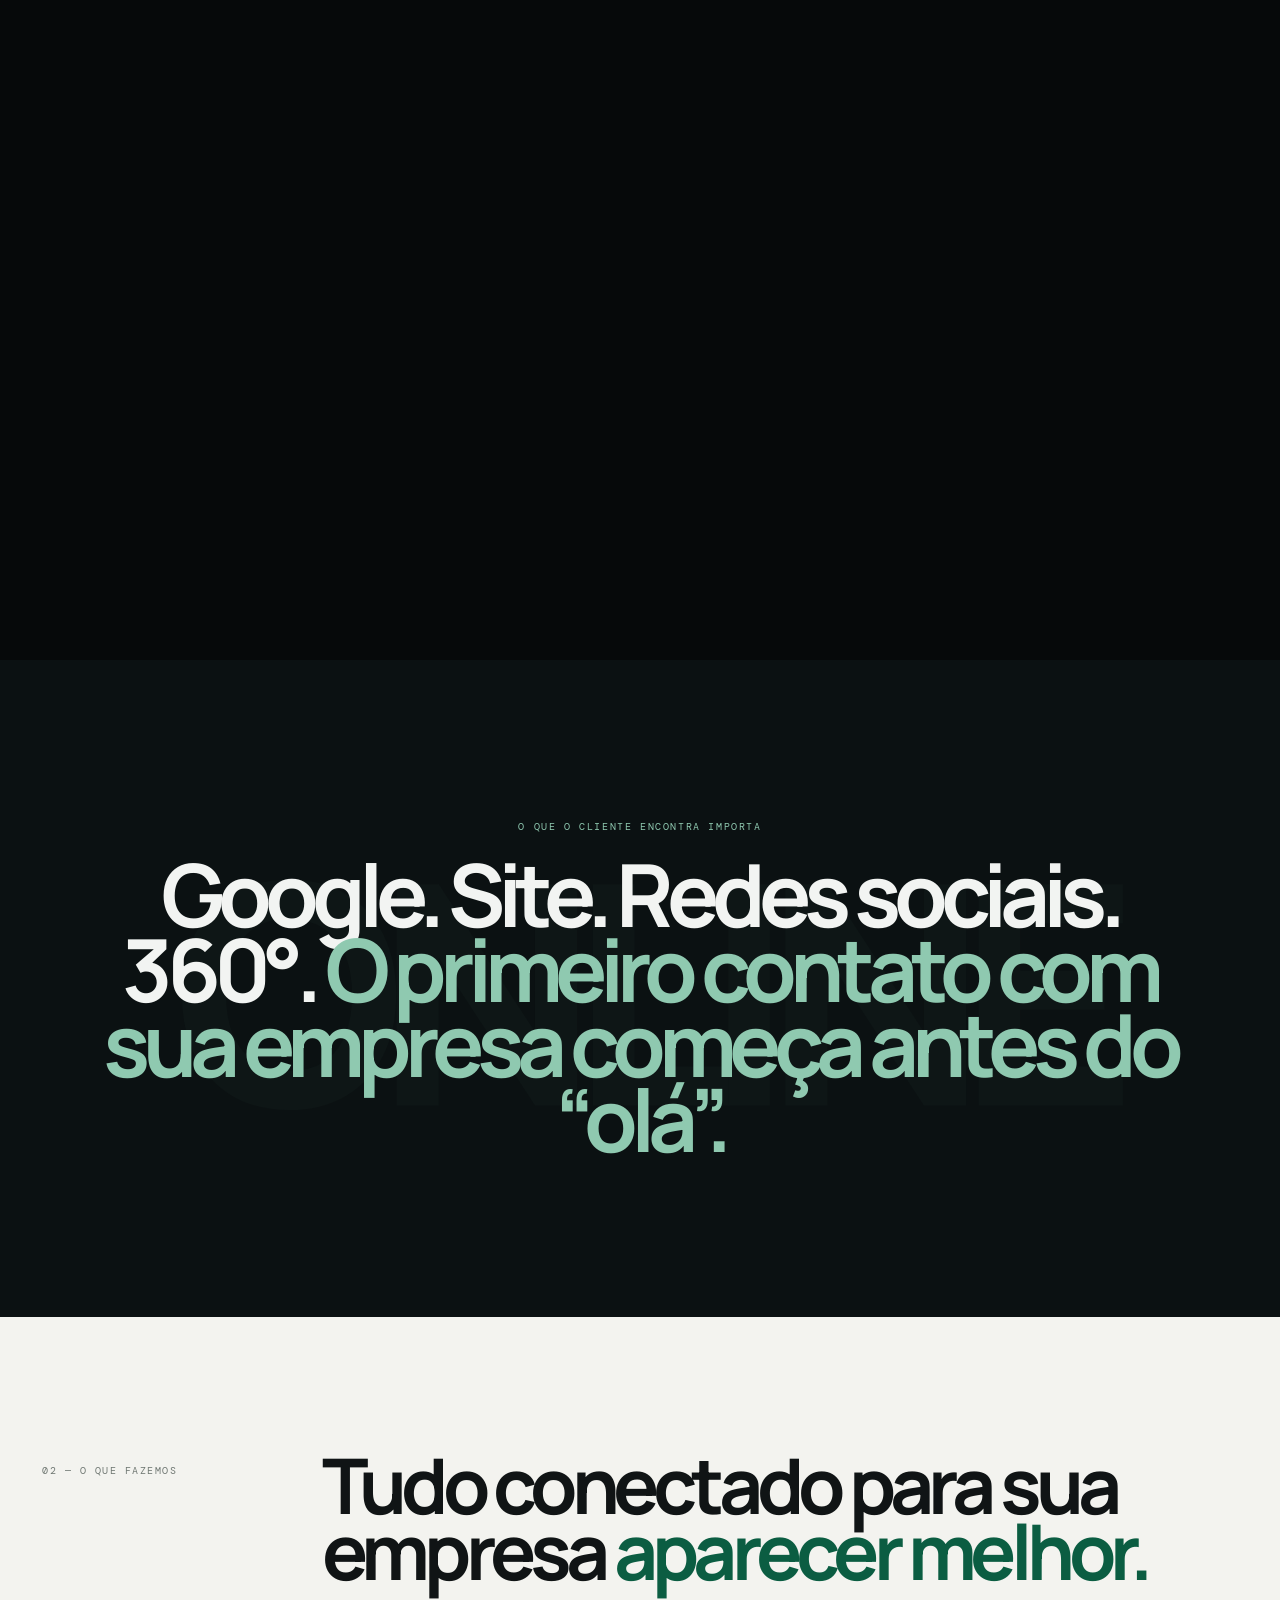
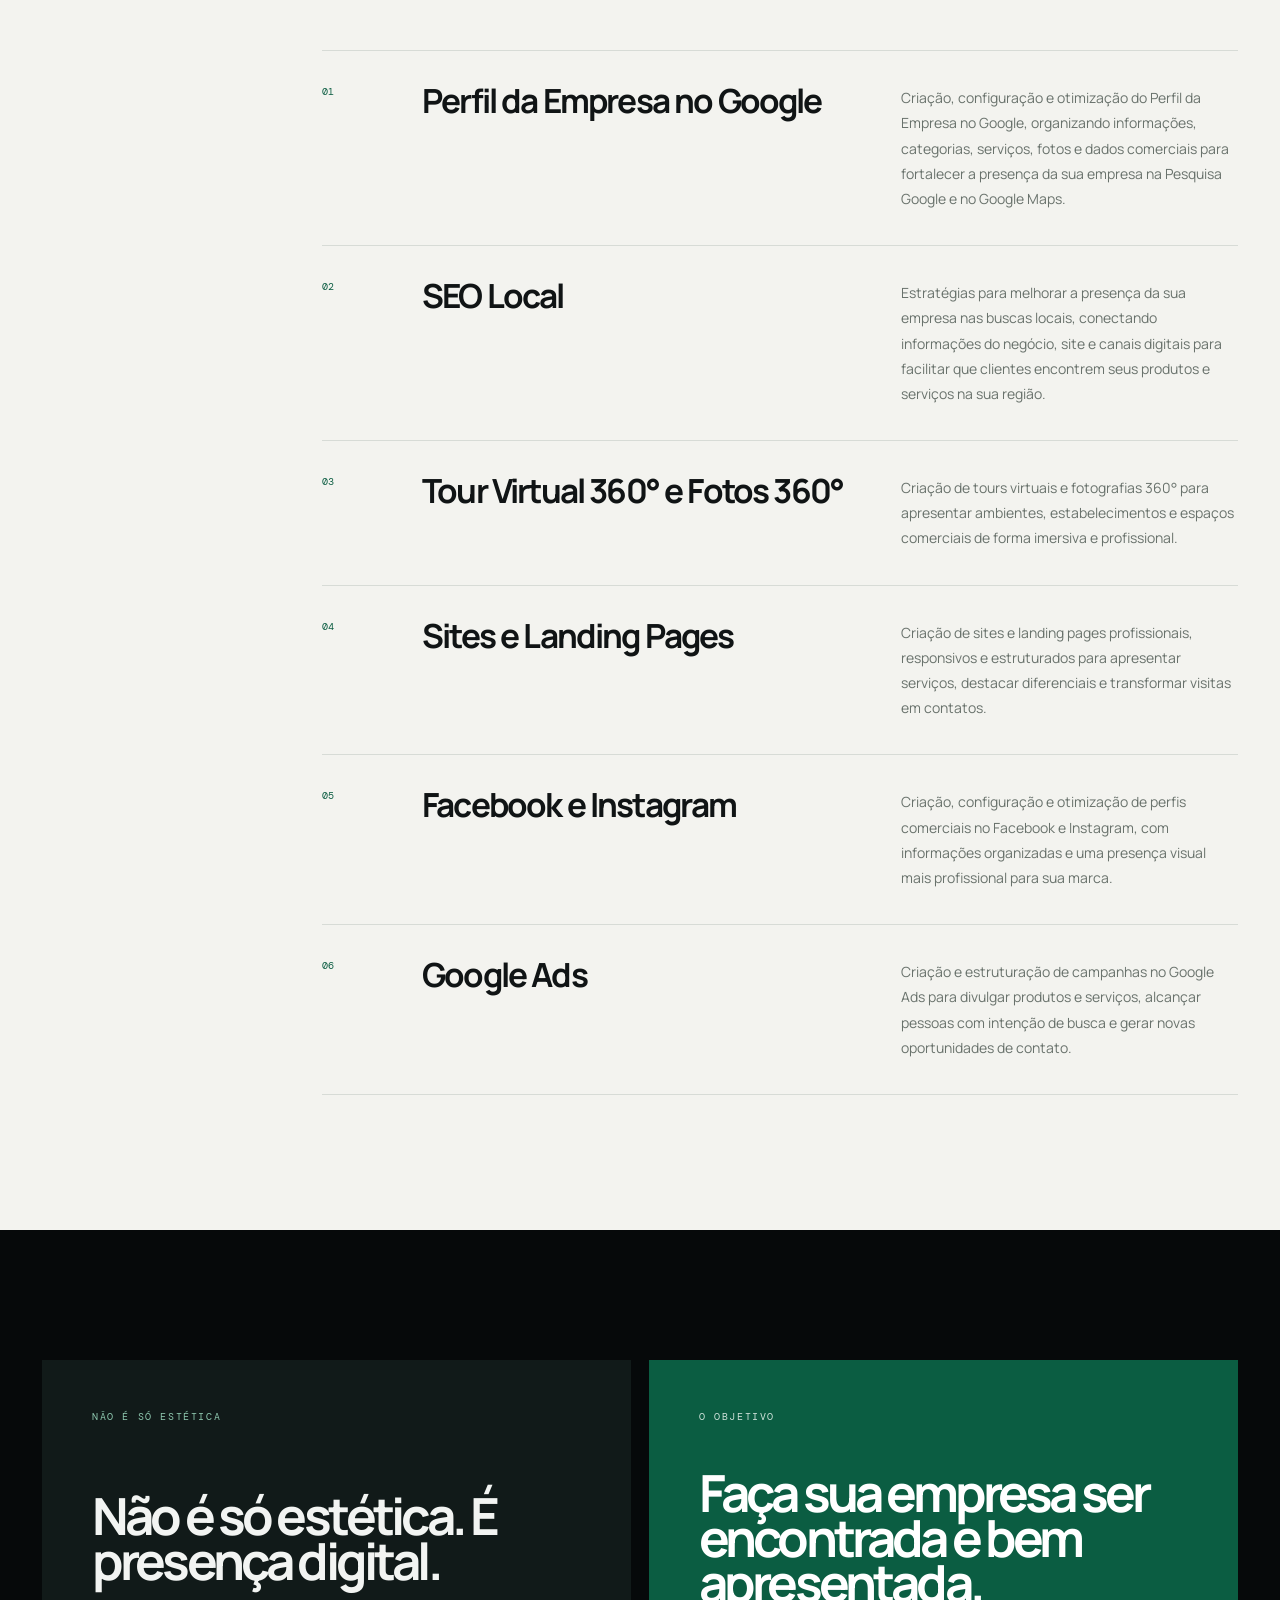
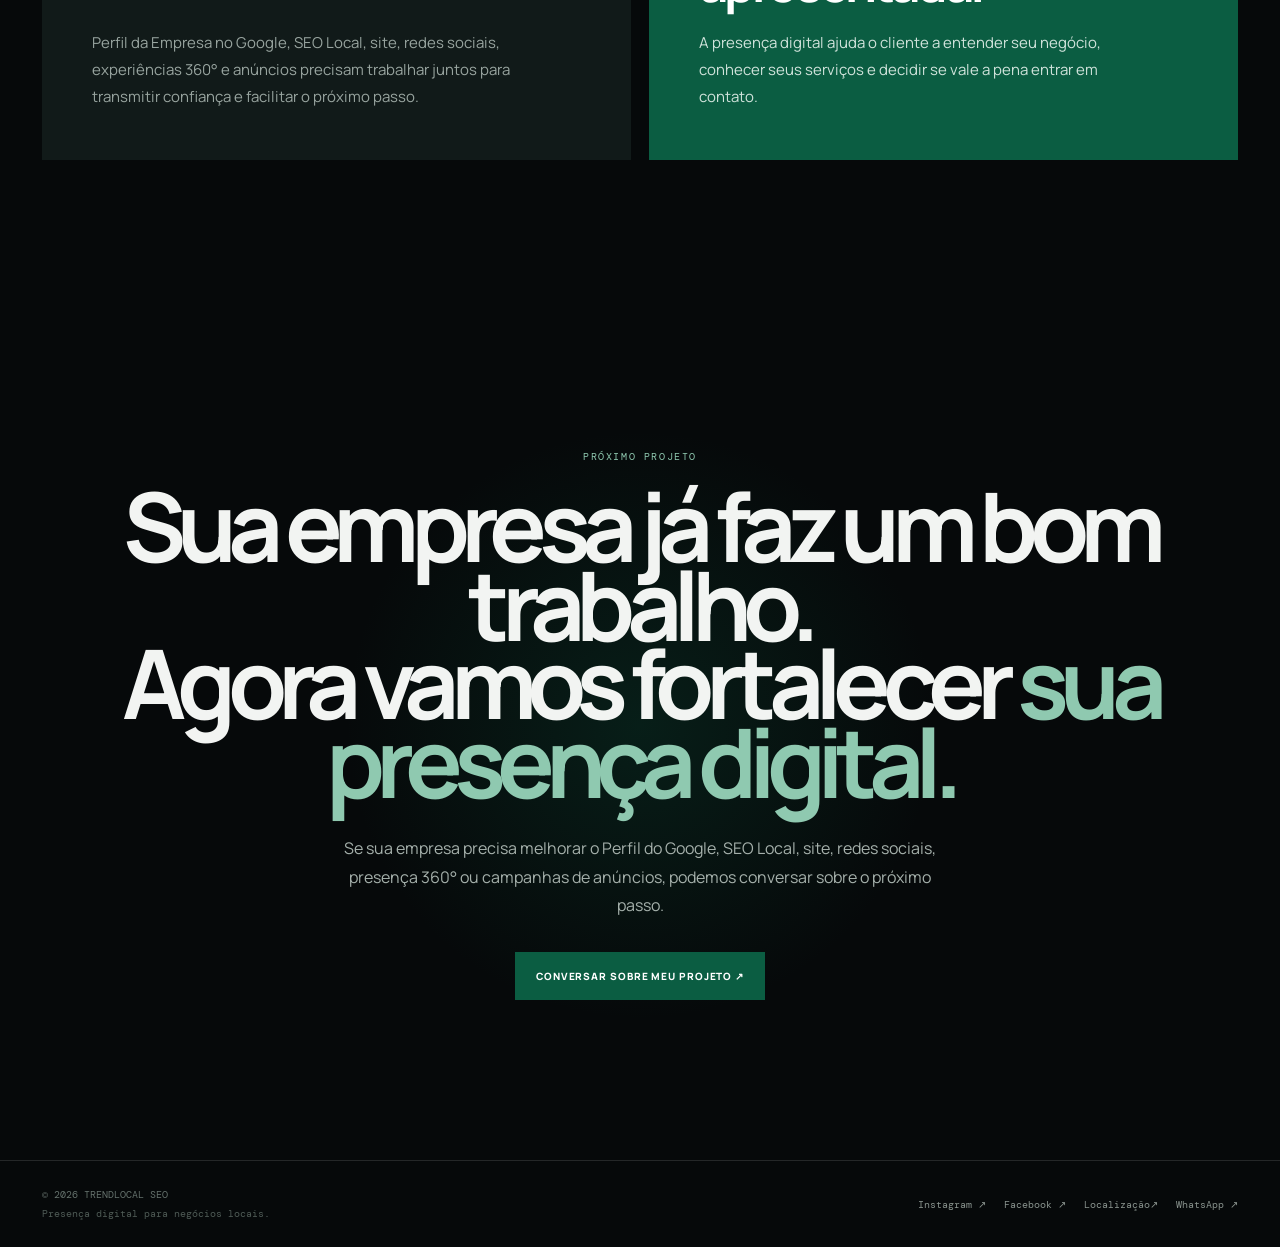
==== commit a3f2efd8: "Add sitema nfc qrcode" ====
--- a/index.html
+++ b/index.html
@@ -1076,6 +1076,7 @@
                 <a href="#projetos">Projetos</a>
                 <a href="#servicos">Serviços</a>
                 <a href="/360/">360°</a>
+                <a href="pedidos/sistema-de-pedidos-cardapio-digital.html" style="color: var(--green-light);">QR Code & NFC</a>
             </div>
         </div>
     </nav>
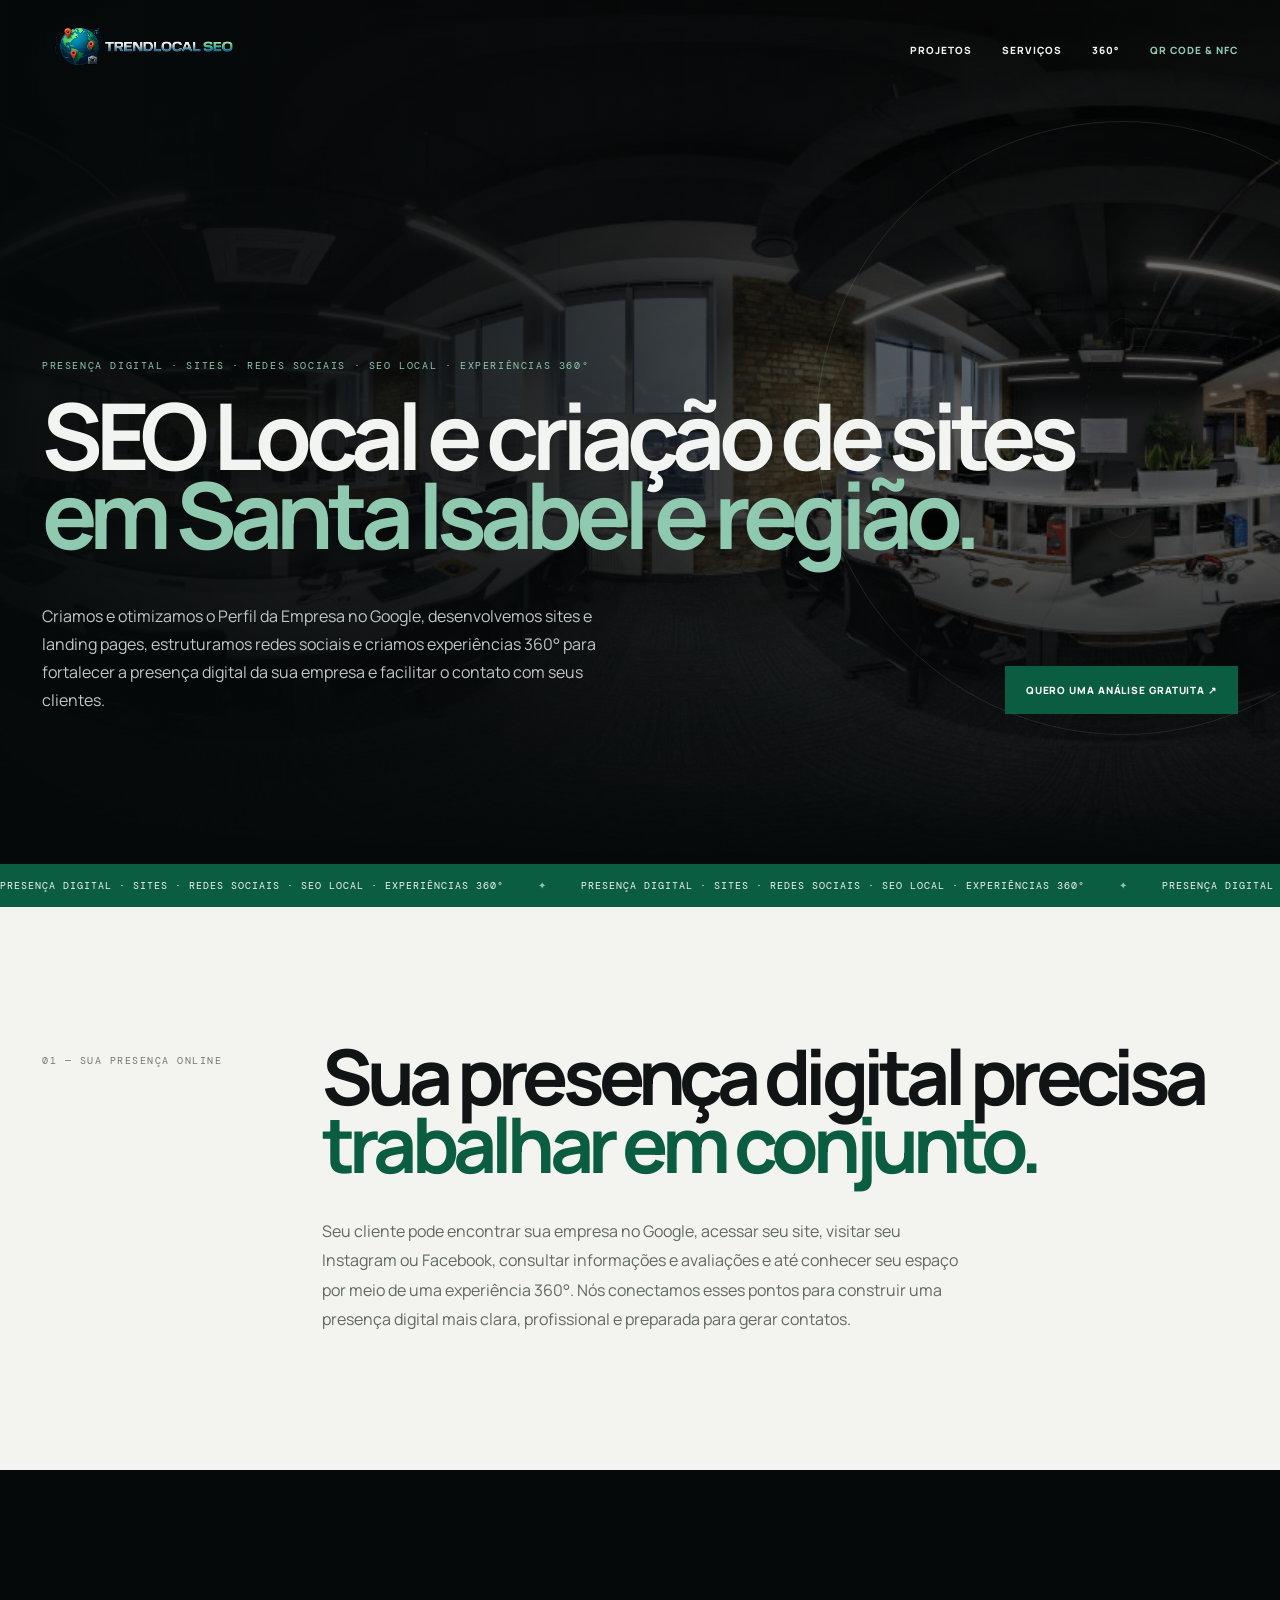
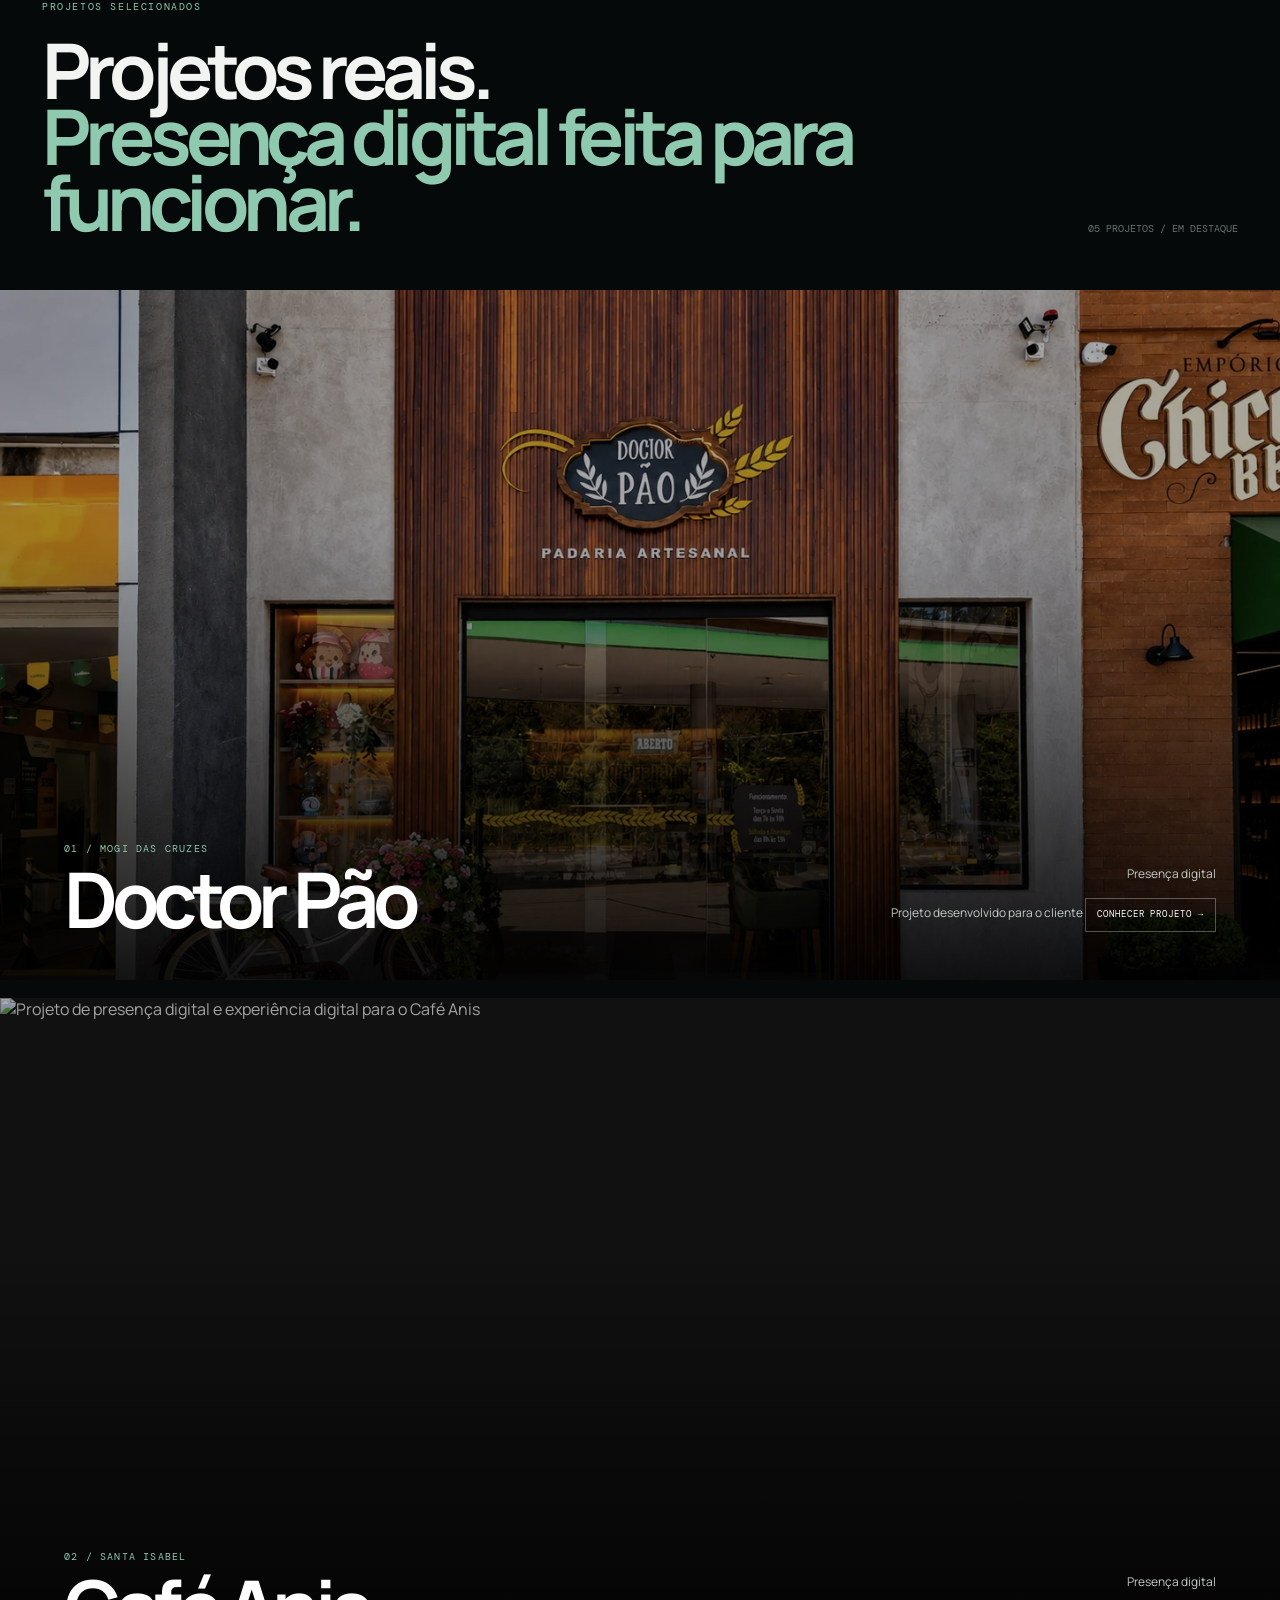
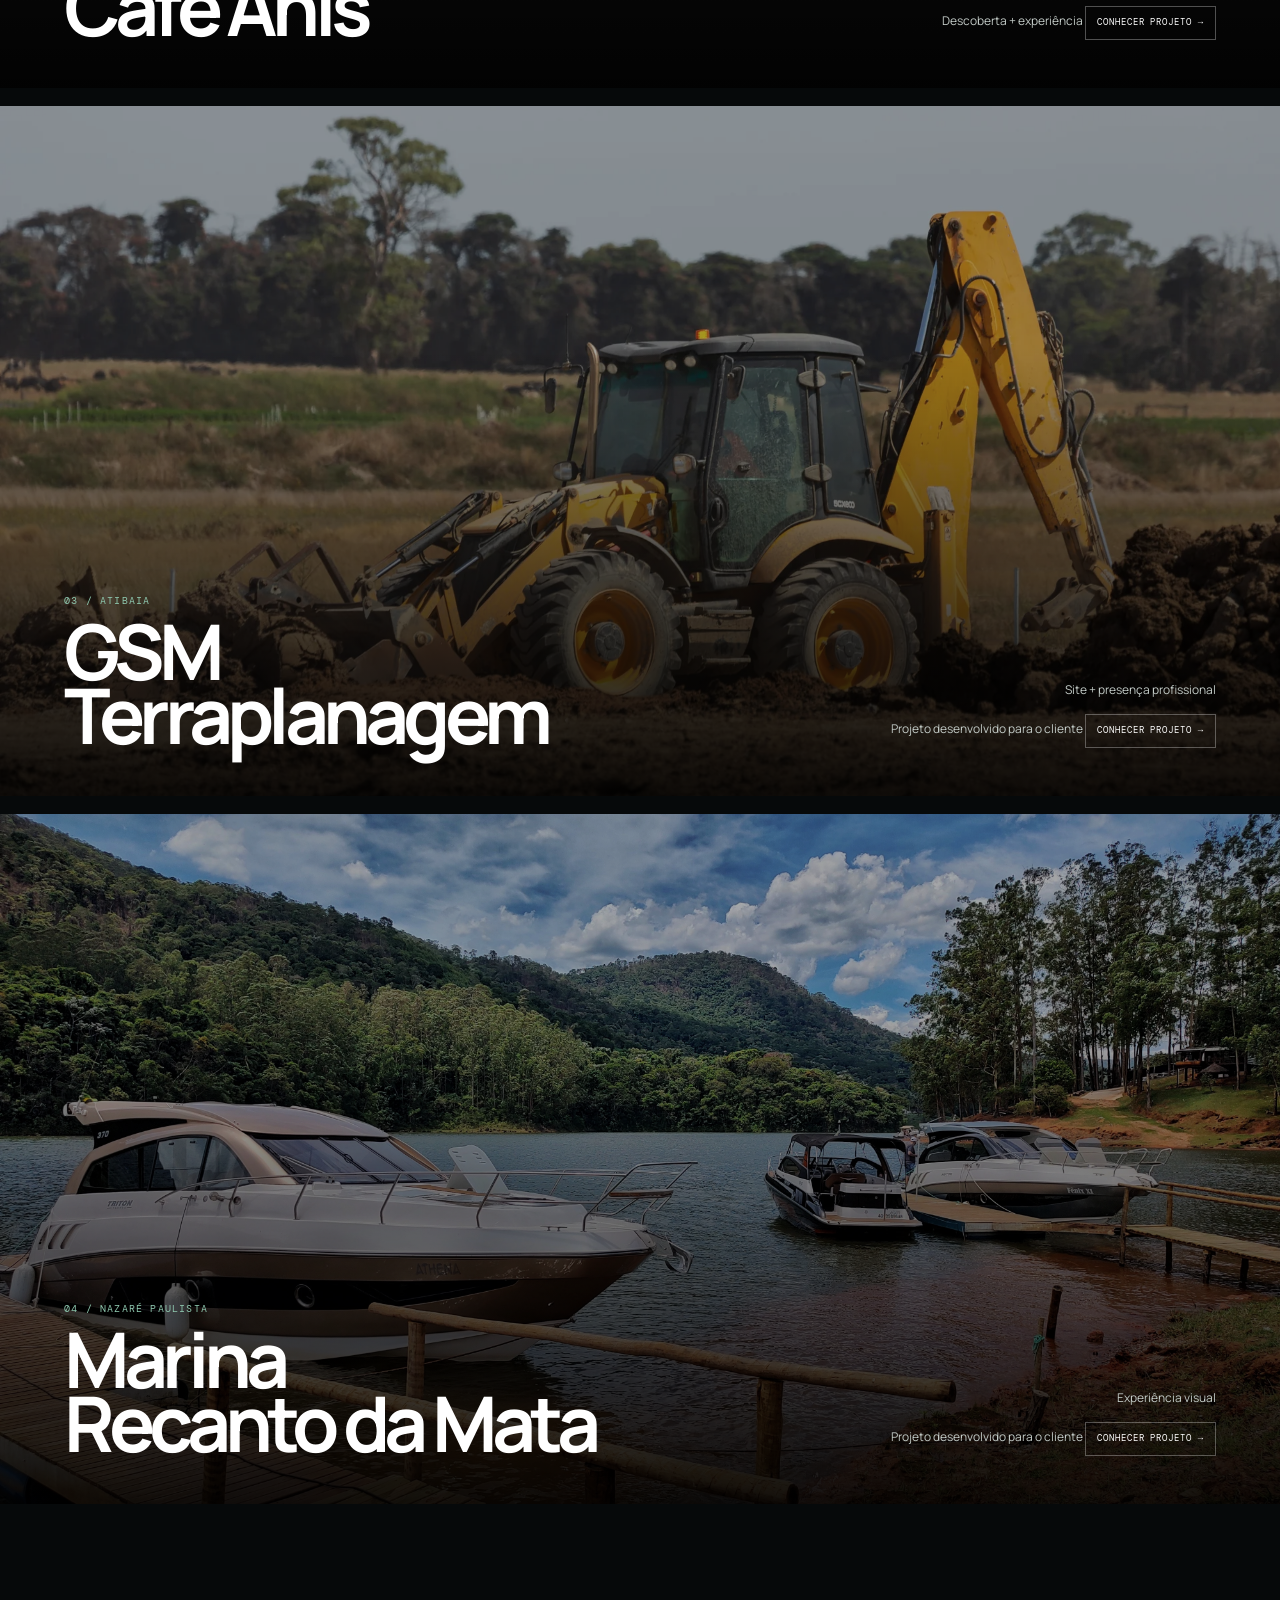
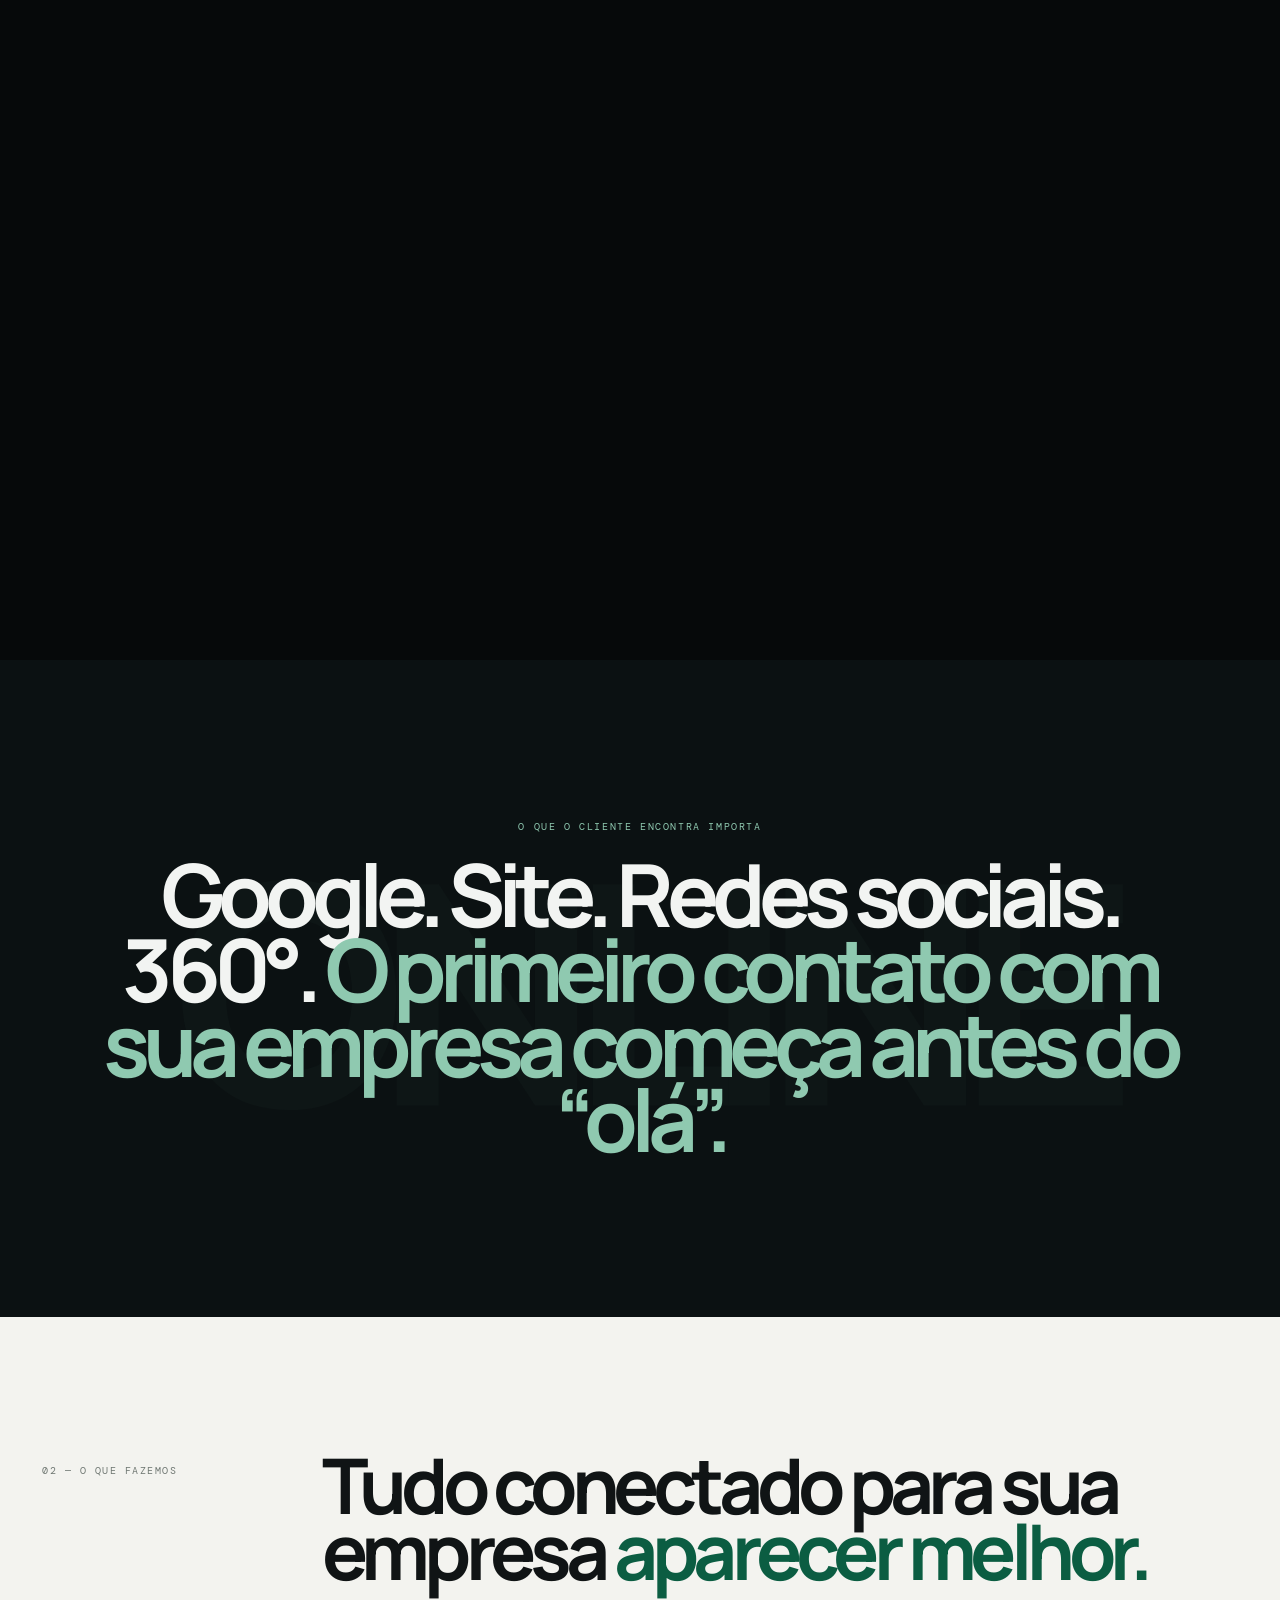
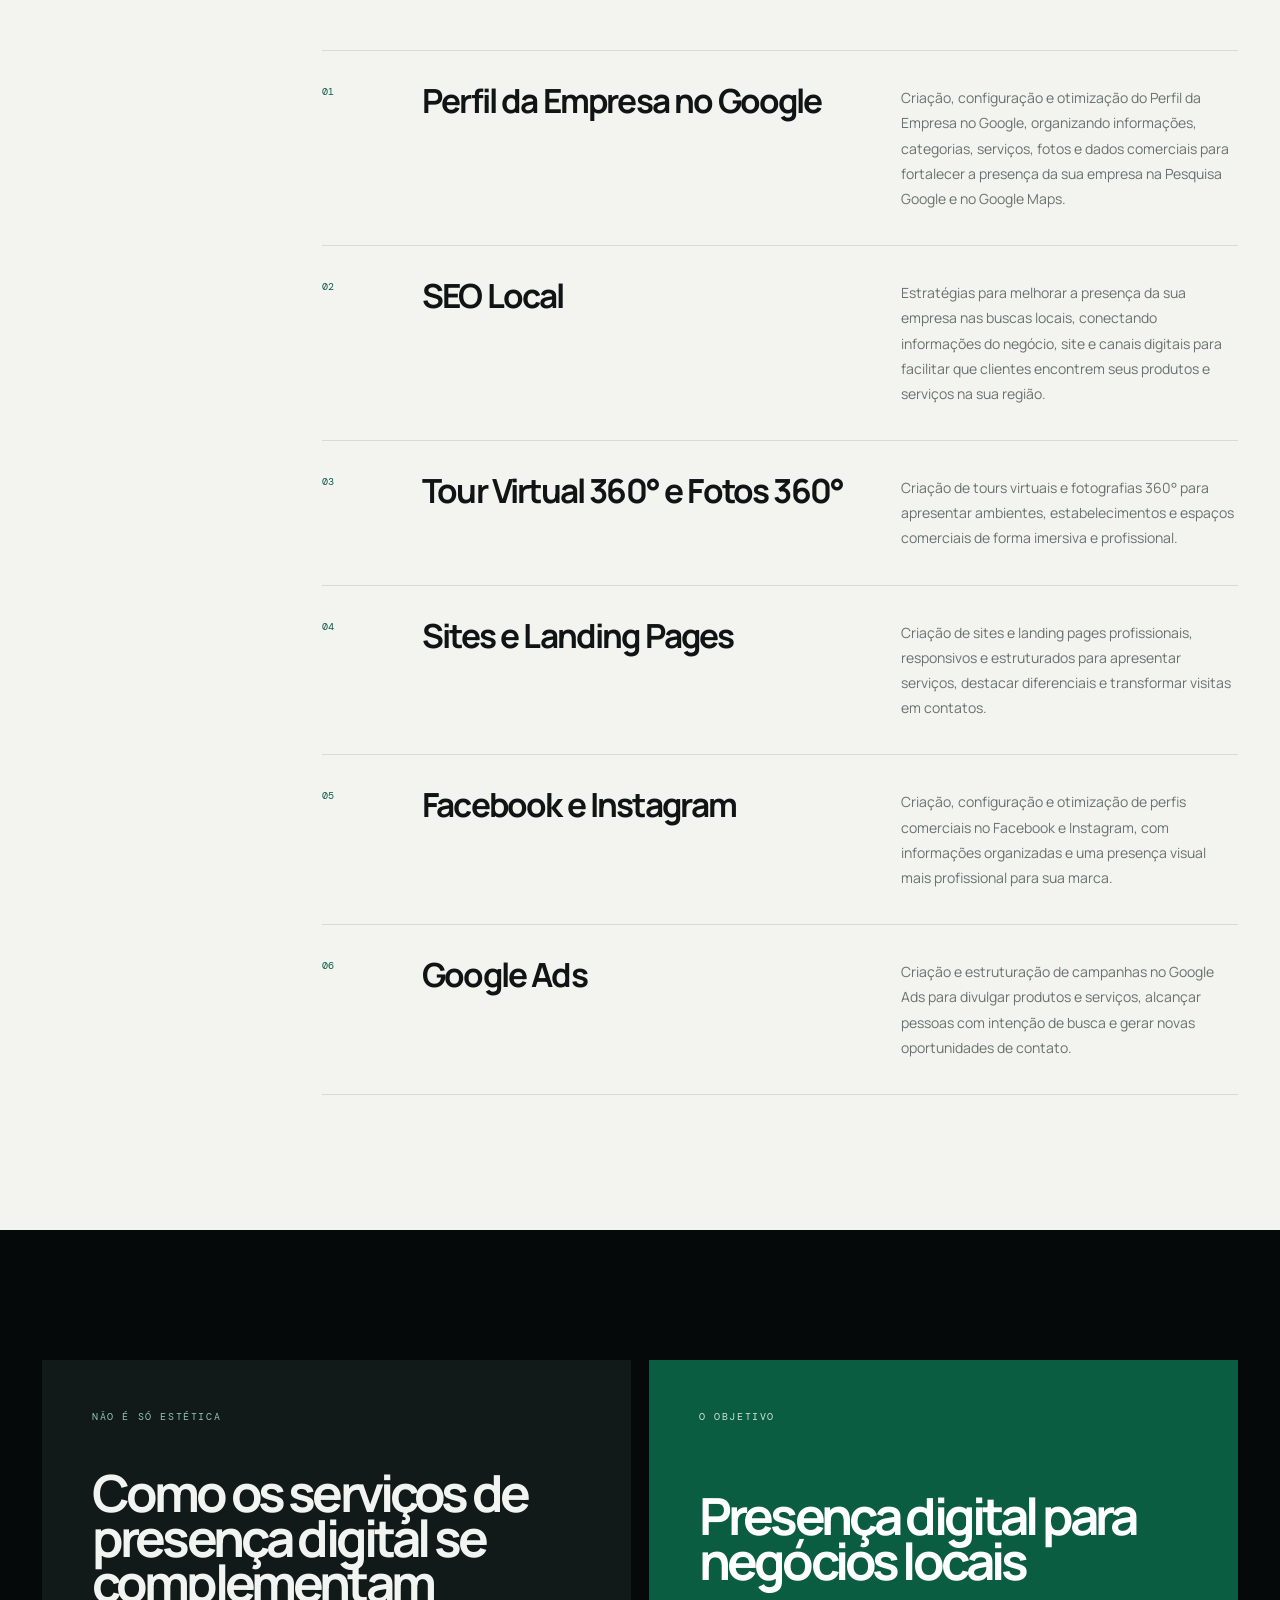
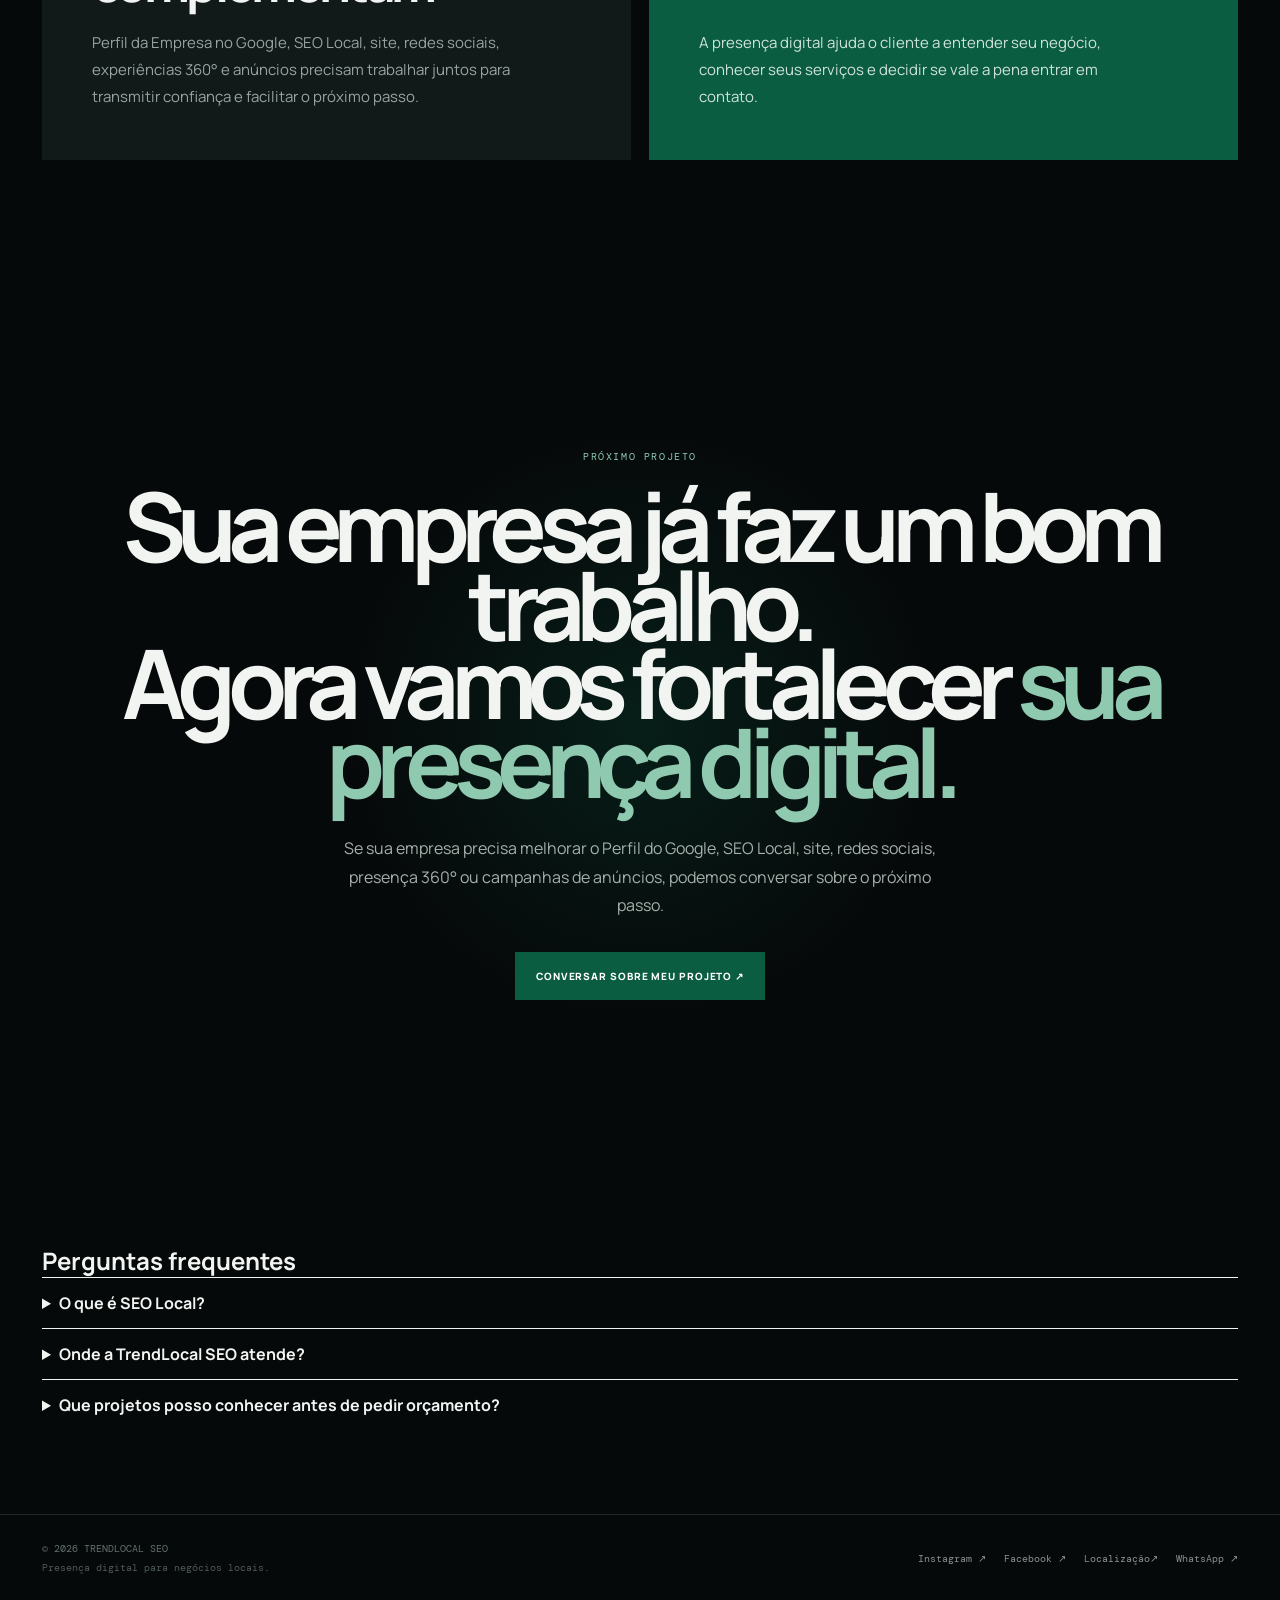
==== commit feeff26f: "Melhora o SEO da TrendLocal SEO e adiciona sitemap e robots.txt" ====
--- a/index.html
+++ b/index.html
@@ -4,10 +4,9 @@
 <head>
     <meta charset="UTF-8">
     <meta name="viewport" content="width=device-width, initial-scale=1.0, maximum-scale=1.0, user-scalable=no">
-    <meta name="description"
-        content="TrendLocal SEO: criação e otimização do Perfil da Empresa no Google, SEO Local, sites e landing pages, tours e fotos 360°, Facebook, Instagram e Google Ads.">
-
-    <title>TrendLocal SEO | Perfil do Google, SEO Local, Sites e Google Ads</title>
+    <meta name="description" content="Criação de sites, SEO Local, Perfil da Empresa no Google e tours virtuais 360° em Santa Isabel, SP. Conheça os projetos da TrendLocal SEO.">
+
+    <title>SEO Local e Criação de Sites em Santa Isabel | TrendLocal SEO</title>
     <link rel="canonical" href="https://trendlocalseo.com.br/">
     <link rel="icon" type="image/png" href="logo1.png">
 
@@ -17,18 +16,16 @@
     <meta property="og:type" content="website">
     <meta property="og:locale" content="pt_BR">
     <meta property="og:site_name" content="TrendLocal SEO">
-    <meta property="og:title" content="TrendLocal SEO | Perfil do Google, SEO Local, Sites e Google Ads">
-    <meta property="og:description"
-        content="Criação e otimização do Perfil da Empresa no Google, SEO Local, sites e landing pages, tours e fotos 360°, Facebook, Instagram e Google Ads.">
+    <meta property="og:title" content="SEO Local e Criação de Sites em Santa Isabel | TrendLocal SEO">
+    <meta property="og:description" content="Criação de sites, SEO Local, Perfil da Empresa no Google e tours virtuais 360° em Santa Isabel, SP. Conheça os projetos da TrendLocal SEO.">
     <meta property="og:url" content="https://trendlocalseo.com.br/">
     <meta property="og:image" content="https://trendlocalseo.com.br/hero.jpg">
     <meta property="og:image:alt" content="TrendLocal SEO — presença digital, SEO Local, sites e experiências 360°">
 
     <!-- Twitter / X -->
     <meta name="twitter:card" content="summary_large_image">
-    <meta name="twitter:title" content="TrendLocal SEO | Perfil do Google, SEO Local, Sites e Google Ads">
-    <meta name="twitter:description"
-        content="Criação e otimização do Perfil da Empresa no Google, SEO Local, sites e landing pages, tours e fotos 360°, Facebook, Instagram e Google Ads.">
+    <meta name="twitter:title" content="SEO Local e Criação de Sites em Santa Isabel | TrendLocal SEO">
+    <meta name="twitter:description" content="Criação de sites, SEO Local, Perfil da Empresa no Google e tours virtuais 360° em Santa Isabel, SP. Conheça os projetos da TrendLocal SEO.">
     <meta name="twitter:image" content="https://trendlocalseo.com.br/hero.jpg">
 
     <!-- Dados estruturados -->
@@ -44,12 +41,33 @@
           "logo": "https://trendlocalseo.com.br/logo.png",
           "image": "https://trendlocalseo.com.br/hero.jpg",
           "telephone": "+55 11 99981-4081",
-          "description": "Criação e otimização do Perfil da Empresa no Google, SEO Local, sites e landing pages, tours e fotos 360°, Facebook, Instagram e Google Ads.",
-          "areaServed": {
-            "@type": "Country",
-            "name": "Brasil"
-          },
-          "sameAs": [],
+          "description": "Criação de sites, SEO Local, Perfil da Empresa no Google e tours virtuais 360° em Santa Isabel, SP. Conheça os projetos da TrendLocal SEO.",
+          "areaServed": [
+            {
+              "@type": "City",
+              "name": "Santa Isabel"
+            },
+            {
+              "@type": "City",
+              "name": "Arujá"
+            },
+            {
+              "@type": "City",
+              "name": "Guararema"
+            },
+            {
+              "@type": "City",
+              "name": "Mogi das Cruzes"
+            },
+            {
+              "@type": "City",
+              "name": "Jacareí"
+            }
+          ],
+          "sameAs": [
+            "https://www.instagram.com/niktrendlocalseo/",
+            "https://www.facebook.com/profile.php?id=100089372402837"
+          ],
           "hasOfferCatalog": {
             "@type": "OfferCatalog",
             "name": "Serviços de presença digital",
@@ -101,6 +119,12 @@
                   "name": "Google Ads",
                   "description": "Criação e estruturação de campanhas de anúncios no Google Ads."
                 }
+              },
+              {
+                "@type": "Offer",
+                "itemOffered": {
+                  "@id": "https://trendlocalseo.com.br/pedidos/sistema-de-pedidos-cardapio-digital.html#service"
+                }
               }
             ]
           }
@@ -114,6 +138,20 @@
             "@id": "https://trendlocalseo.com.br/#business"
           },
           "inLanguage": "pt-BR"
+        },
+        {
+          "@type": "WebPage",
+          "@id": "https://trendlocalseo.com.br/#webpage",
+          "url": "https://trendlocalseo.com.br/",
+          "name": "SEO Local e Criação de Sites em Santa Isabel | TrendLocal SEO",
+          "description": "Criação de sites, SEO Local, Perfil da Empresa no Google e tours virtuais 360° em Santa Isabel, SP. Conheça os projetos da TrendLocal SEO.",
+          "isPartOf": {
+            "@id": "https://trendlocalseo.com.br/#website"
+          },
+          "inLanguage": "pt-BR",
+          "about": {
+            "@id": "https://trendlocalseo.com.br/#business"
+          }
         }
       ]
     }
@@ -722,7 +760,7 @@
             color: white;
         }
 
-        .proof-card h3 {
+        .proof-card h2 {
             font-size: clamp(2.5rem, 4vw, 4.6rem);
             line-height: .88;
             letter-spacing: -.075em;
@@ -817,7 +855,7 @@
            REVEAL
         ========================================================= */
 
-        .reveal {
+        .animations-enabled .reveal {
             opacity: 0;
             transform: translateY(42px);
             filter: blur(8px);
@@ -830,7 +868,7 @@
             filter: none;
         }
 
-        .zoom-reveal {
+        .animations-enabled .zoom-reveal {
             opacity: 0;
             transform: scale(.94);
             transition: 1.1s cubic-bezier(.16,1,.3,1);
@@ -841,7 +879,7 @@
             transform: scale(1);
         }
 
-        .fade {
+        .animations-enabled .fade {
             opacity: 0;
             transition: 1.2s ease;
         }
@@ -1062,6 +1100,12 @@
                 gap: 12px 18px;
             }
         }
+
+        .page-faq { padding-block: clamp(36px, 7vw, 84px); overflow-wrap: anywhere; }
+        .page-faq details { border-top: 1px solid currentColor; padding-block: 14px; }
+        .page-faq summary { cursor: pointer; font-weight: 700; }
+        .page-faq details p { max-width: 74ch; margin-block: 10px 0; }
+        .page-faq a { text-decoration: underline; text-underline-offset: .2em; }
     </style>
 </head>
 
@@ -1069,14 +1113,14 @@
 
     <nav id="nav">
         <div class="container nav">
-            <a href="#" aria-label="TrendLocal">
+            <a href="/" aria-label="TrendLocal SEO, página inicial">
                 <img class="brand-logo" src="logo.png" alt="TrendLocal">
             </a>
             <div class="links">
                 <a href="#projetos">Projetos</a>
                 <a href="#servicos">Serviços</a>
                 <a href="/360/">360°</a>
-                <a href="pedidos/sistema-de-pedidos-cardapio-digital.html" style="color: var(--green-light);">QR Code & NFC</a>
+                <a href="/pedidos/sistema-de-pedidos-cardapio-digital.html" style="color: var(--green-light);">QR Code & NFC</a>
             </div>
         </div>
     </nav>
@@ -1096,9 +1140,9 @@
                 </div>
 
                 <h1 class="reveal">
-                    SEO Local e presença digital
+                    SEO Local e criação de sites
                     <span class="accent">
-                        para sua empresa ser encontrada.
+                        em Santa Isabel e região.
                     </span>
                 </h1>
 
@@ -1334,7 +1378,7 @@
             <div class="container proof-grid">
                 <article class="proof-card reveal">
                     <div class="kicker">Não é só estética</div>
-                    <h3>Não é só estética. É presença digital.</h3>
+                    <h2>Como os serviços de presença digital se complementam</h2>
                     <p>
                         Perfil da Empresa no Google, SEO Local, site, redes sociais,
                         experiências 360° e anúncios precisam trabalhar juntos para
@@ -1344,7 +1388,7 @@
 
                 <article class="proof-card alt reveal">
                     <div class="kicker" style="color:#d0e3db">O objetivo</div>
-                    <h3>Faça sua empresa ser encontrada e bem apresentada.</h3>
+                    <h2>Presença digital para negócios locais</h2>
                     <p>
                         A presença digital ajuda o cliente a entender seu negócio,
                         conhecer seus serviços e decidir se vale a pena entrar em contato.
@@ -1374,6 +1418,21 @@
                 </a>
             </div>
         </section>
+        <section class="container page-faq" aria-labelledby="faq-heading">
+            <h2 id="faq-heading">Perguntas frequentes</h2>
+            <details>
+                <summary>O que é SEO Local?</summary>
+                <p>É o trabalho de melhorar como uma empresa é encontrada em buscas na sua região. No Google Maps e na Busca, relevância, distância e popularidade ajudam a determinar os resultados. Veja a <a href="https://support.google.com/business/answer/7091?hl=pt-BR">orientação oficial do Google sobre classificação local</a>.</p>
+            </details>
+            <details>
+                <summary>Onde a TrendLocal SEO atende?</summary>
+                <p>A TrendLocal SEO tem base em Santa Isabel, SP, e atende negócios em cidades da região, como Arujá, Guararema, Mogi das Cruzes e Jacareí.</p>
+            </details>
+            <details>
+                <summary>Que projetos posso conhecer antes de pedir orçamento?</summary>
+                <p>Veja o <a href="/#projetos">portfólio de sites</a>, os exemplos da <a href="/360/">galeria de tours 360°</a> e o funcionamento do <a href="/pedidos/sistema-de-pedidos-cardapio-digital.html">cardápio digital com QR Code e NFC</a>.</p>
+            </details>
+        </section>
     </main>
 
     <footer>
@@ -1398,24 +1457,27 @@
             nav.classList.toggle("scrolled", window.scrollY > 35);
         }, { passive: true });
 
-        const observer = new IntersectionObserver(
-            entries => {
-                entries.forEach(entry => {
-                    if (entry.isIntersecting) {
-                        entry.target.classList.add("show");
-                        observer.unobserve(entry.target);
-                    }
-                });
-            },
-            {
-                threshold: .12,
-                rootMargin: "0px 0px -40px 0px"
-            }
-        );
-
-        document.querySelectorAll(".reveal, .zoom-reveal, .fade").forEach(element => {
-            observer.observe(element);
-        });
+        if ('IntersectionObserver' in window && !window.matchMedia('(prefers-reduced-motion: reduce)').matches) {
+            const observer = new IntersectionObserver(
+                entries => {
+                    entries.forEach(entry => {
+                        if (entry.isIntersecting) {
+                            entry.target.classList.add("show");
+                            observer.unobserve(entry.target);
+                        }
+                    });
+                },
+                {
+                    threshold: .12,
+                    rootMargin: "0px 0px -40px 0px"
+                }
+            );
+
+            document.querySelectorAll(".reveal, .zoom-reveal, .fade").forEach(element => {
+                observer.observe(element);
+            });
+            document.documentElement.classList.add('animations-enabled');
+        }
 
         const heroImage = document.querySelector(".hero-media img");
         window.addEventListener("scroll", () => {
@@ -1426,4 +1488,4 @@
     </script>
 </body>
 
-</html>+</html>
